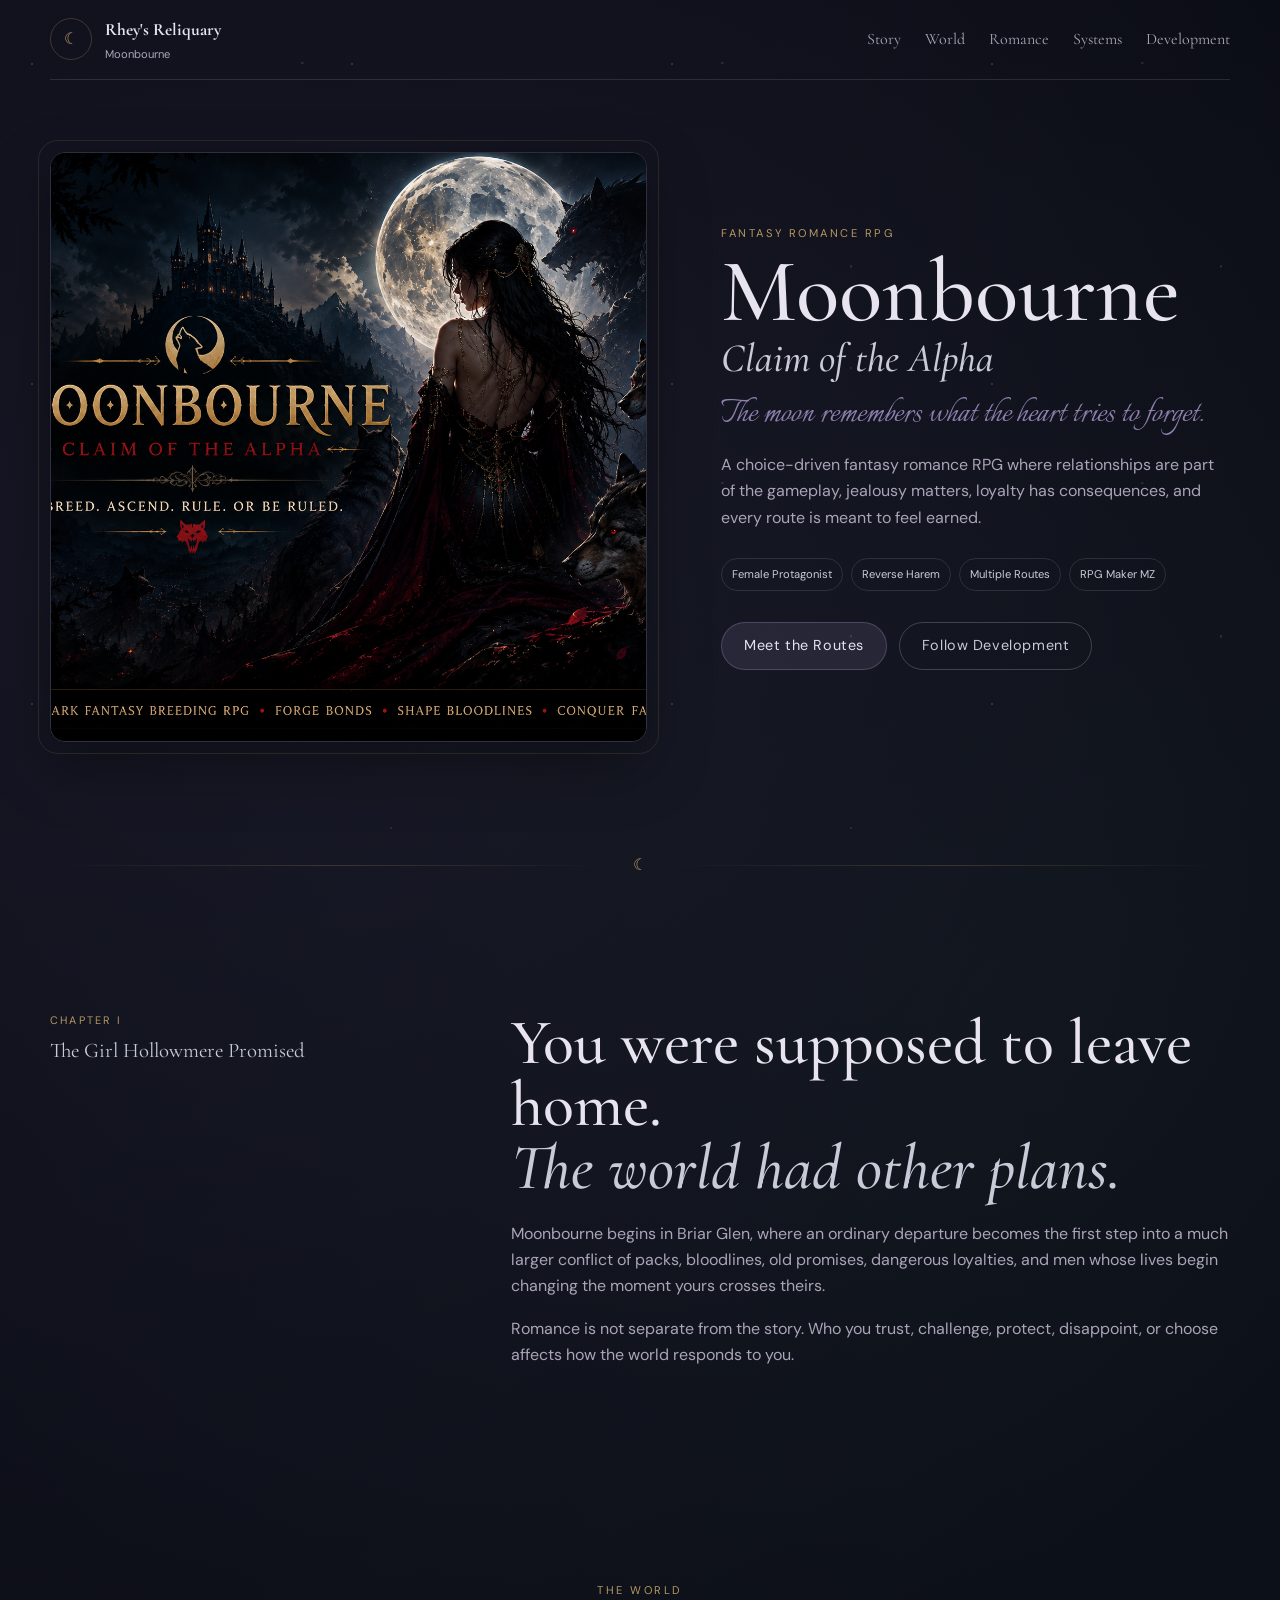
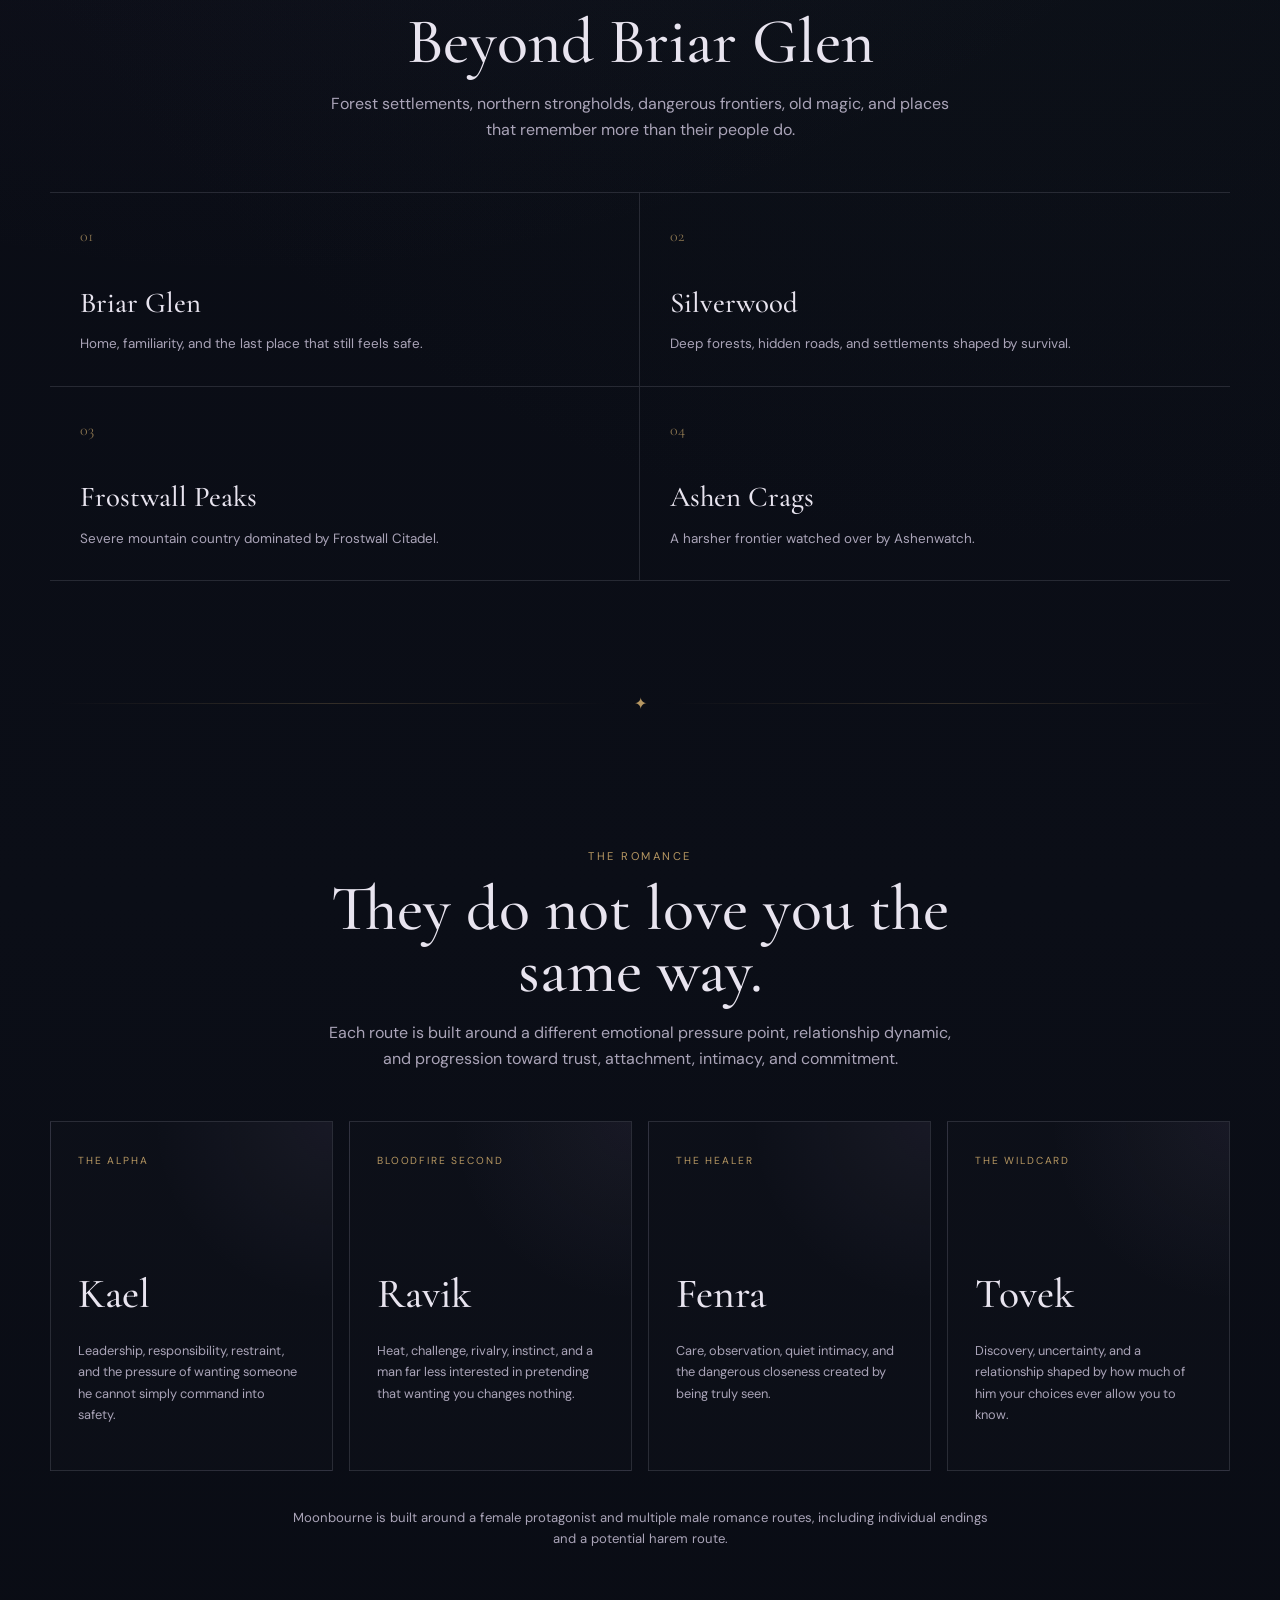
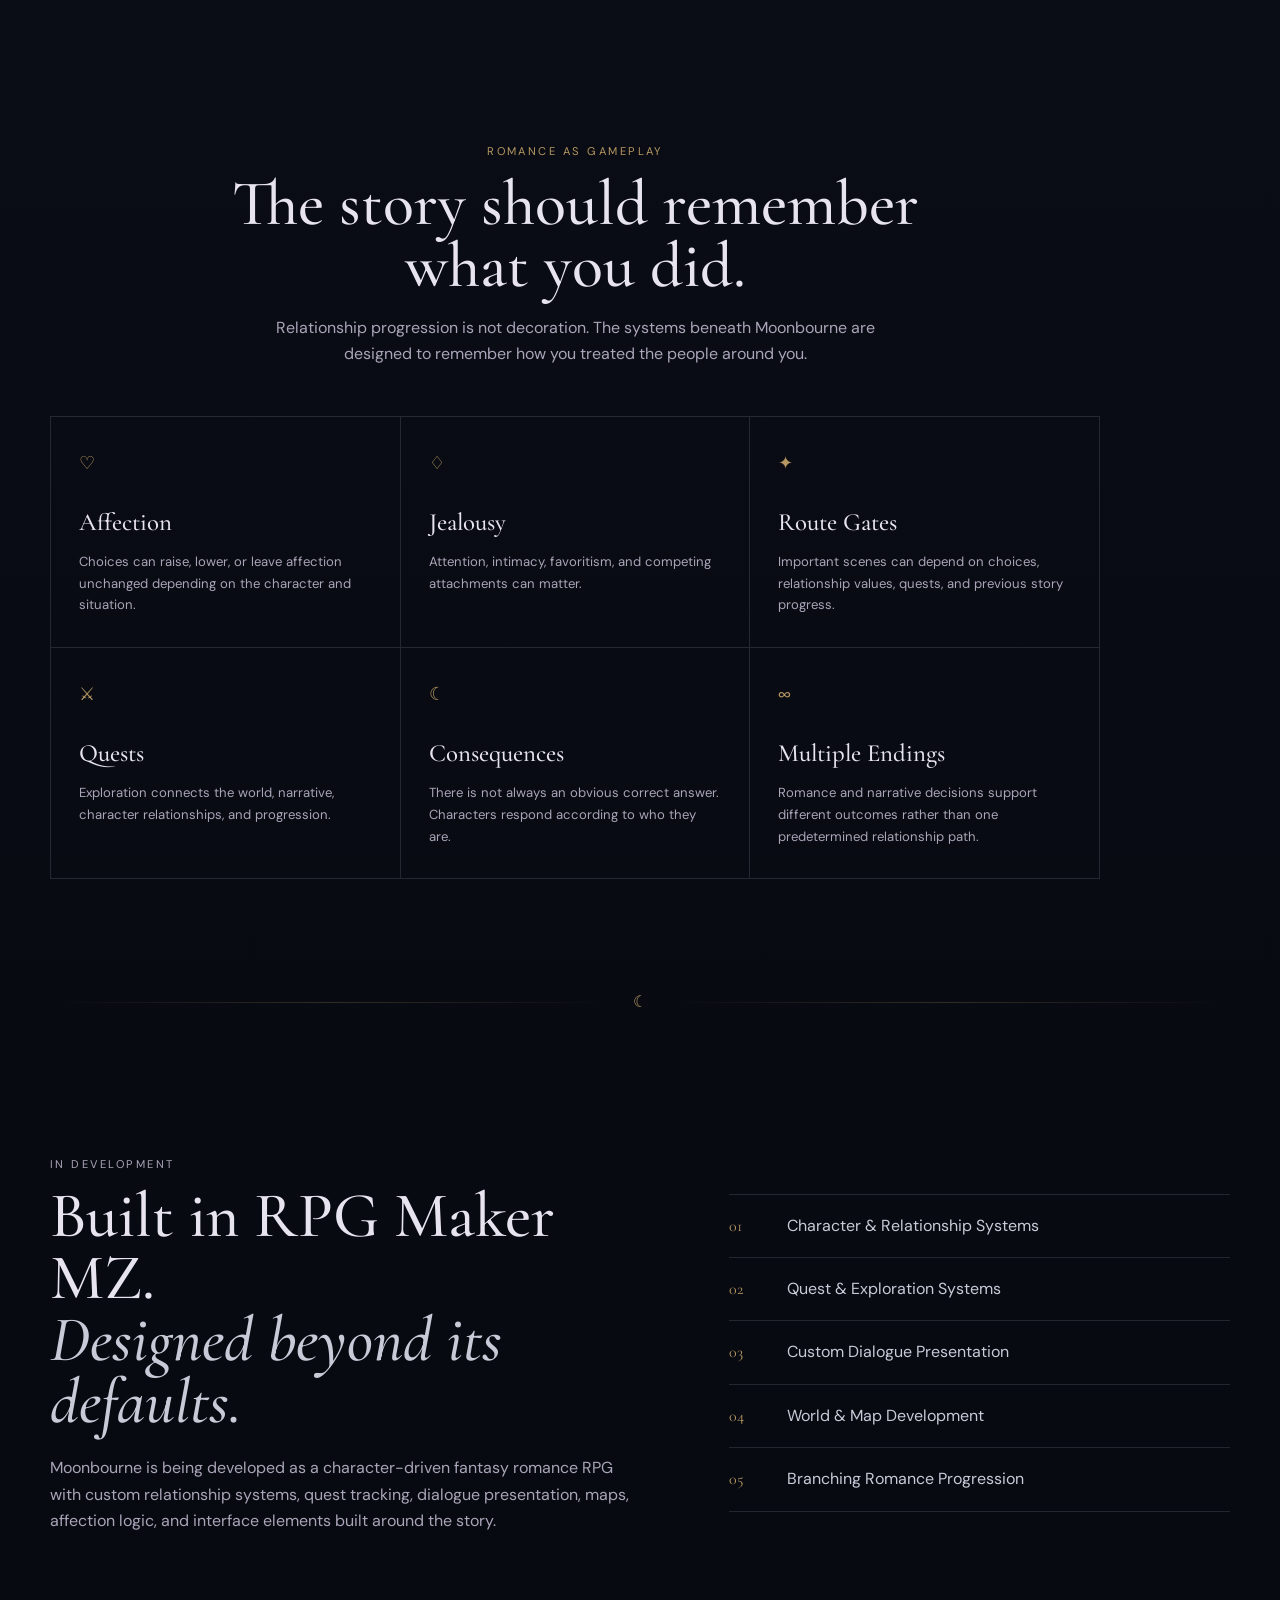
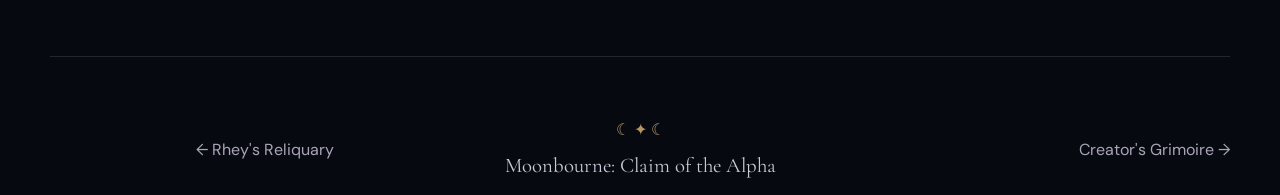
==== index.html @ f66cd886 "Update index.html" ====
<!DOCTYPE html>
<html lang="en">

<head>
  <meta charset="UTF-8">

  <meta
    name="viewport"
    content="width=device-width, initial-scale=1.0"
  >

  <meta
    name="description"
    content="Moonbourne: Claim of the Alpha — a choice-driven fantasy romance RPG by Rhey featuring multiple romance routes, relationship systems, jealousy, quests, consequences, and branching endings."
  >

  <title>Moonbourne: Claim of the Alpha | Rhey's Reliquary</title>

  <link rel="preconnect" href="https://fonts.googleapis.com">
  <link rel="preconnect" href="https://fonts.gstatic.com" crossorigin>

  <link
    href="https://fonts.googleapis.com/css2?family=Cormorant+Garamond:wght@500;600;700&family=DM+Sans:wght@400;500;600;700&family=Italianno&display=swap"
    rel="stylesheet"
  >

  <link rel="stylesheet" href="../style.css?v=5">
</head>

<body>

  <main class="mb-page">

    <!-- TOP BAR -->
    <header class="mb-topbar">

      <a
        class="mb-brand"
        href="../index.html"
        aria-label="Return to Rhey's Reliquary"
      >
        <span class="mb-brand-moon" aria-hidden="true">☾</span>

        <span>
          <strong>Rhey's Reliquary</strong>
          <small>Moonbourne</small>
        </span>
      </a>

      <nav
        class="mb-nav"
        aria-label="Moonbourne navigation"
      >
        <a href="#story">Story</a>
        <a href="#world">World</a>
        <a href="#romance">Romance</a>
        <a href="#systems">Systems</a>
        <a href="#development">Development</a>
      </nav>

    </header>


    <!-- HERO -->
    <section class="mb-hero">

      <div class="mb-hero-art">
        <img
          src="../images/moonbourne/moonbourne-cover.png"
          alt="Moonbourne: Claim of the Alpha fantasy romance RPG"
        >
      </div>

      <div class="mb-hero-copy">

        <p class="mb-kicker">
          FANTASY ROMANCE RPG
        </p>

        <h1>
          Moonbourne
          <span>Claim of the Alpha</span>
        </h1>

        <p class="mb-script">
          The moon remembers what the heart tries to forget.
        </p>

        <p class="mb-lede">
          A choice-driven fantasy romance RPG where relationships
          are part of the gameplay, jealousy matters, loyalty has
          consequences, and every route is meant to feel earned.
        </p>

        <div
          class="mb-tags"
          aria-label="Moonbourne features"
        >
          <span>Female Protagonist</span>
          <span>Reverse Harem</span>
          <span>Multiple Routes</span>
          <span>RPG Maker MZ</span>
        </div>

        <div class="mb-actions">

          <a
            class="primary-button"
            href="#romance"
          >
            Meet the Routes
          </a>

          <a
            class="secondary-button"
            href="#development"
          >
            Follow Development
          </a>

        </div>

      </div>

    </section>


    <div class="mb-divider" aria-hidden="true">
      <span></span>
      <b>☾</b>
      <span></span>
    </div>


    <!-- STORY -->
    <section
      class="mb-story"
      id="story"
    >

      <div class="mb-story-label">
        <p>CHAPTER I</p>
        <span>The Girl Hollowmere Promised</span>
      </div>

      <div class="mb-story-copy">

        <h2>
          You were supposed to leave home.
          <em>The world had other plans.</em>
        </h2>

        <p>
          Moonbourne begins in Briar Glen, where an ordinary departure
          becomes the first step into a much larger conflict of packs,
          bloodlines, old promises, dangerous loyalties, and men whose
          lives begin changing the moment yours crosses theirs.
        </p>

        <p>
          Romance is not separate from the story. Who you trust,
          challenge, protect, disappoint, or choose affects how the
          world responds to you.
        </p>

      </div>

    </section>


    <!-- WORLD -->
    <section
      class="mb-section"
      id="world"
    >

      <div class="mb-heading">

        <p class="mb-kicker">
          THE WORLD
        </p>

        <h2>
          Beyond Briar Glen
        </h2>

        <p>
          Forest settlements, northern strongholds, dangerous frontiers,
          old magic, and places that remember more than their people do.
        </p>

      </div>

      <div class="mb-world-grid">

        <article>
          <span>01</span>
          <h3>Briar Glen</h3>
          <p>
            Home, familiarity, and the last place that still feels safe.
          </p>
        </article>

        <article>
          <span>02</span>
          <h3>Silverwood</h3>
          <p>
            Deep forests, hidden roads, and settlements shaped by survival.
          </p>
        </article>

        <article>
          <span>03</span>
          <h3>Frostwall Peaks</h3>
          <p>
            Severe mountain country dominated by Frostwall Citadel.
          </p>
        </article>

        <article>
          <span>04</span>
          <h3>Ashen Crags</h3>
          <p>
            A harsher frontier watched over by Ashenwatch.
          </p>
        </article>

      </div>

    </section>


    <div class="mb-divider" aria-hidden="true">
      <span></span>
      <b>✦</b>
      <span></span>
    </div>


    <!-- ROMANCE -->
    <section
      class="mb-section"
      id="romance"
    >

      <div class="mb-heading">

        <p class="mb-kicker">
          THE ROMANCE
        </p>

        <h2>
          They do not love you the same way.
        </h2>

        <p>
          Each route is built around a different emotional pressure point,
          relationship dynamic, and progression toward trust,
          attachment, intimacy, and commitment.
        </p>

      </div>

      <div class="mb-route-grid">

        <article class="mb-route">

          <p class="mb-route-role">
            THE ALPHA
          </p>

          <h3>
            Kael
          </h3>

          <p>
            Leadership, responsibility, restraint, and the pressure
            of wanting someone he cannot simply command into safety.
          </p>

        </article>


        <article class="mb-route">

          <p class="mb-route-role">
            BLOODFIRE SECOND
          </p>

          <h3>
            Ravik
          </h3>

          <p>
            Heat, challenge, rivalry, instinct, and a man far less
            interested in pretending that wanting you changes nothing.
          </p>

        </article>


        <article class="mb-route">

          <p class="mb-route-role">
            THE HEALER
          </p>

          <h3>
            Fenra
          </h3>

          <p>
            Care, observation, quiet intimacy, and the dangerous closeness
            created by being truly seen.
          </p>

        </article>


        <article class="mb-route">

          <p class="mb-route-role">
            THE WILDCARD
          </p>

          <h3>
            Tovek
          </h3>

          <p>
            Discovery, uncertainty, and a relationship shaped by how much
            of him your choices ever allow you to know.
          </p>

        </article>

      </div>

      <p class="mb-route-note">
        Moonbourne is built around a female protagonist and multiple
        male romance routes, including individual endings and a
        potential harem route.
      </p>

    </section>


    <!-- SYSTEMS -->
    <section
      class="mb-section mb-systems"
      id="systems"
    >

      <div class="mb-heading">

        <p class="mb-kicker">
          ROMANCE AS GAMEPLAY
        </p>

        <h2>
          The story should remember what you did.
        </h2>

        <p>
          Relationship progression is not decoration. The systems beneath
          Moonbourne are designed to remember how you treated the people
          around you.
        </p>

      </div>

      <div class="mb-system-grid">

        <article>
          <span aria-hidden="true">♡</span>
          <h3>Affection</h3>
          <p>
            Choices can raise, lower, or leave affection unchanged
            depending on the character and situation.
          </p>
        </article>

        <article>
          <span aria-hidden="true">♢</span>
          <h3>Jealousy</h3>
          <p>
            Attention, intimacy, favoritism, and competing attachments
            can matter.
          </p>
        </article>

        <article>
          <span aria-hidden="true">✦</span>
          <h3>Route Gates</h3>
          <p>
            Important scenes can depend on choices, relationship values,
            quests, and previous story progress.
          </p>
        </article>

        <article>
          <span aria-hidden="true">⚔</span>
          <h3>Quests</h3>
          <p>
            Exploration connects the world, narrative,
            character relationships, and progression.
          </p>
        </article>

        <article>
          <span aria-hidden="true">☾</span>
          <h3>Consequences</h3>
          <p>
            There is not always an obvious correct answer.
            Characters respond according to who they are.
          </p>
        </article>

        <article>
          <span aria-hidden="true">∞</span>
          <h3>Multiple Endings</h3>
          <p>
            Romance and narrative decisions support different outcomes
            rather than one predetermined relationship path.
          </p>
        </article>

      </div>

    </section>


    <div class="mb-divider" aria-hidden="true">
      <span></span>
      <b>☾</b>
      <span></span>
    </div>


    <!-- DEVELOPMENT -->
    <section
      class="mb-development"
      id="development"
    >

      <div class="mb-development-copy">

        <p class="mb-kicker">
          IN DEVELOPMENT
        </p>

        <h2>
          Built in RPG Maker MZ.
          <em>Designed beyond its defaults.</em>
        </h2>

        <p>
          Moonbourne is being developed as a character-driven fantasy
          romance RPG with custom relationship systems, quest tracking,
          dialogue presentation, maps, affection logic, and interface
          elements built around the story.
        </p>

      </div>

      <div class="mb-dev-list">

        <div>
          <span>01</span>
          <p>Character &amp; Relationship Systems</p>
        </div>

        <div>
          <span>02</span>
          <p>Quest &amp; Exploration Systems</p>
        </div>

        <div>
          <span>03</span>
          <p>Custom Dialogue Presentation</p>
        </div>

        <div>
          <span>04</span>
          <p>World &amp; Map Development</p>
        </div>

        <div>
          <span>05</span>
          <p>Branching Romance Progression</p>
        </div>

      </div>

    </section>


    <!-- FOOTER -->
    <footer class="mb-footer">

      <a href="../index.html">
        ← Rhey's Reliquary
      </a>

      <div>
        <span aria-hidden="true">☾ ✦ ☾</span>
        <p>Moonbourne: Claim of the Alpha</p>
      </div>

      <a href="../create/">
        Creator's Grimoire →
      </a>

    </footer>

  </main>

</body>

</html>
---- style.css ----
:root {
  --bg: #080a12;
  --bg-soft: #0f1320;
  --panel: rgba(18, 22, 35, 0.82);
  --panel-soft: rgba(24, 29, 44, 0.72);

  --text: #e8e4ef;
  --muted: #aaa4b8;

  --silver: #c8cad8;
  --violet: #8f7fae;
  --violet-soft: #5f5277;
  --pine: #243c35;
  --rose: #b06a7f;
  --gold: #b69762;

  --line: rgba(210, 214, 229, 0.14);
  --line-strong: rgba(210, 214, 229, 0.24);

  --serif: "Cormorant Garamond", Georgia, serif;
  --sans: "DM Sans", Arial, sans-serif;
  --script: "Italianno", cursive;

  --shadow: 0 24px 60px rgba(0, 0, 0, 0.34);
  --radius: 18px;
}

/* RESET */

* {
  box-sizing: border-box;
}

html {
  scroll-behavior: smooth;
}

body {
  margin: 0;
  min-height: 100vh;
  background:
    radial-gradient(circle at 20% 10%, rgba(91, 78, 123, 0.18), transparent 30%),
    radial-gradient(circle at 80% 20%, rgba(40, 65, 60, 0.14), transparent 28%),
    linear-gradient(180deg, #080a12 0%, #0b0e17 50%, #070910 100%);
  color: var(--text);
  font-family: var(--sans);
  line-height: 1.65;
}

body::before {
  content: "";
  position: fixed;
  inset: 0;
  pointer-events: none;
  opacity: 0.22;
  background-image:
    radial-gradient(circle at 10% 20%, rgba(255,255,255,.65) 0 1px, transparent 1.5px),
    radial-gradient(circle at 72% 15%, rgba(255,255,255,.45) 0 1px, transparent 1.5px),
    radial-gradient(circle at 30% 72%, rgba(255,255,255,.5) 0 1px, transparent 1.5px),
    radial-gradient(circle at 85% 80%, rgba(255,255,255,.4) 0 1px, transparent 1.5px);
  background-size:
    320px 320px,
    420px 420px,
    370px 370px,
    460px 460px;
}

img {
  max-width: 100%;
  display: block;
}

a {
  color: inherit;
  text-decoration: none;
}

p,
h1,
h2,
h3 {
  margin-top: 0;
}

.site-shell {
  width: min(1180px, calc(100% - 40px));
  margin: 0 auto;
  padding: 28px 0 60px;
  position: relative;
  z-index: 1;
}

/* CREATOR LINE */

.creator-line {
  display: flex;
  align-items: center;
  gap: 14px;
  padding: 8px 0 24px;
  border-bottom: 1px solid var(--line);
}

.profile-avatar {
  width: 54px;
  height: 54px;
  border-radius: 50%;
  object-fit: cover;
  border: 1px solid rgba(200, 202, 216, 0.25);
  box-shadow: 0 0 24px rgba(143, 127, 174, 0.16);
}

.creator-copy p {
  margin: 0;
}

.eyebrow,
.section-kicker,
.feature-label {
  font-size: 0.72rem;
  letter-spacing: 0.22em;
  text-transform: uppercase;
  color: var(--silver);
}

.creator-name {
  font-family: var(--serif);
  font-size: 1.15rem;
  color: var(--muted);
}

/* HERO */

.home-hero {
  text-align: center;
  padding: 110px 20px 90px;
  position: relative;
}

.home-hero::before,
.home-hero::after {
  content: "";
  position: absolute;
  left: 50%;
  transform: translateX(-50%);
  border-radius: 50%;
  pointer-events: none;
}

.home-hero::before {
  width: 470px;
  height: 470px;
  top: 28px;
  border: 1px solid rgba(200, 202, 216, 0.08);
}

.home-hero::after {
  width: 620px;
  height: 620px;
  top: -45px;
  border: 1px solid rgba(143, 127, 174, 0.055);
}

.celestial-mark {
  font-size: 2.2rem;
  color: var(--gold);
  margin-bottom: 10px;
  text-shadow: 0 0 24px rgba(182, 151, 98, 0.25);
}

.home-hero h1 {
  font-family: var(--serif);
  font-size: clamp(4.2rem, 9vw, 8.5rem);
  line-height: 0.88;
  font-weight: 600;
  letter-spacing: -0.04em;
  margin-bottom: 18px;
}

.home-hero h1 span {
  display: block;
  color: var(--silver);
  font-style: italic;
  font-weight: 500;
}

.hero-script {
  font-family: var(--script);
  font-size: clamp(2.2rem, 4vw, 3.5rem);
  color: var(--violet);
  margin-bottom: 18px;
}

.hero-introduction {
  max-width: 710px;
  margin: 0 auto 34px;
  color: var(--muted);
  font-size: 1.02rem;
}

.hero-actions {
  display: flex;
  justify-content: center;
  flex-wrap: wrap;
  gap: 14px;
}

/* BUTTONS */

.primary-button,
.secondary-button {
  display: inline-flex;
  align-items: center;
  justify-content: center;
  min-height: 48px;
  padding: 0 22px;
  border-radius: 999px;
  font-size: 0.9rem;
  letter-spacing: 0.04em;
  transition:
    transform 0.2s ease,
    border-color 0.2s ease,
    background 0.2s ease;
}

.primary-button {
  background: rgba(143, 127, 174, 0.16);
  border: 1px solid rgba(143, 127, 174, 0.36);
  color: var(--text);
}

.secondary-button {
  background: transparent;
  border: 1px solid var(--line-strong);
  color: var(--silver);
}

.primary-button:hover,
.secondary-button:hover {
  transform: translateY(-2px);
  border-color: rgba(200, 202, 216, 0.42);
}

/* DIVIDERS */

.ornate-divider {
  display: grid;
  grid-template-columns: 1fr auto 1fr;
  gap: 18px;
  align-items: center;
  margin: 12px 0 70px;
  color: var(--gold);
}

.ornate-divider span {
  height: 1px;
  background: linear-gradient(
    to right,
    transparent,
    rgba(200, 202, 216, 0.17),
    transparent
  );
}

.ornate-divider b {
  font-weight: 400;
}

.subtle-divider {
  margin-top: 74px;
}

/* SECTION HEADINGS */

.reliquary-section,
.grimoire-preview,
.archive-section,
.resource-section {
  padding: 18px 0 76px;
}

.section-heading {
  max-width: 760px;
  margin: 0 auto 44px;
  text-align: center;
}

.section-heading h2,
.resource-heading h2,
.grimoire-copy h2 {
  font-family: var(--serif);
  font-size: clamp(2.4rem, 5vw, 4.4rem);
  line-height: 1;
  font-weight: 600;
  margin-bottom: 18px;
}

.section-heading p,
.resource-heading p,
.grimoire-copy p {
  color: var(--muted);
}

/* PRIMARY FEATURE PANELS */

.feature-grid {
  display: grid;
  grid-template-columns: 1fr 1fr;
  gap: 28px;
}

.feature-panel {
  position: relative;
  min-height: 470px;
  padding: 44px;
  border: 1px solid var(--line);
  border-radius: var(--radius);
  background:
    linear-gradient(180deg, rgba(255,255,255,0.018), transparent),
    var(--panel);
  box-shadow: var(--shadow);
  overflow: hidden;
}

.feature-panel::after {
  content: "";
  position: absolute;
  width: 260px;
  height: 260px;
  border: 1px solid rgba(200, 202, 216, 0.05);
  border-radius: 50%;
  right: -110px;
  top: -100px;
}

.moonbourne-panel {
  background:
    radial-gradient(circle at 20% 20%, rgba(36, 60, 53, 0.24), transparent 40%),
    var(--panel);
}

.fizzz-panel {
  background:
    radial-gradient(circle at 80% 15%, rgba(176, 106, 127, 0.16), transparent 35%),
    var(--panel);
}

.feature-symbol {
  font-size: 1.6rem;
  color: var(--gold);
  margin-bottom: 26px;
}

.feature-panel h3 {
  font-family: var(--serif);
  font-size: clamp(2.3rem, 4vw, 3.6rem);
  line-height: 0.98;
  margin: 12px 0 22px;
}

.feature-panel h3 span {
  display: block;
  color: var(--silver);
  font-style: italic;
  font-weight: 500;
}

.feature-panel > p:not(.feature-label) {
  color: var(--muted);
}

.feature-tags {
  display: flex;
  gap: 8px;
  flex-wrap: wrap;
  margin: 26px 0 34px;
}

.feature-tags span {
  padding: 7px 10px;
  border: 1px solid var(--line);
  border-radius: 999px;
  color: var(--silver);
  font-size: 0.76rem;
}

.text-link {
  font-family: var(--serif);
  font-size: 1.05rem;
  color: var(--gold);
}

/* GRIMOIRE */

.grimoire-preview {
  display: grid;
  grid-template-columns: 160px 1fr;
  gap: 50px;
  align-items: start;
  max-width: 980px;
  margin: 0 auto;
}

.grimoire-mark {
  display: grid;
  place-items: center;
  width: 140px;
  aspect-ratio: 1;
  border-radius: 50%;
  border: 1px solid rgba(200, 202, 216, 0.14);
  font-size: 2rem;
  color: var(--violet);
  position: relative;
}

.grimoire-mark::before,
.grimoire-mark::after {
  content: "";
  position: absolute;
  border-radius: 50%;
  border: 1px solid rgba(143, 127, 174, 0.07);
}

.grimoire-mark::before {
  inset: -20px;
}

.grimoire-mark::after {
  inset: 28px;
}

/* ARCHIVE */

.archive-links {
  max-width: 900px;
  margin: 0 auto;
  border-top: 1px solid var(--line);
}

.archive-link {
  display: grid;
  grid-template-columns: 50px 1fr auto;
  gap: 18px;
  align-items: center;
  padding: 24px 4px;
  border-bottom: 1px solid var(--line);
  transition: padding 0.2s ease;
}

.archive-link:hover {
  padding-left: 10px;
}

.archive-number {
  font-family: var(--serif);
  color: var(--gold);
}

.archive-copy {
  display: flex;
  flex-direction: column;
  gap: 4px;
}

.archive-copy b {
  font-family: var(--serif);
  font-size: 1.35rem;
}

.archive-copy small {
  color: var(--muted);
}

.archive-arrow {
  color: var(--silver);
}

/* FOOTER */

footer {
  text-align: center;
  padding: 60px 0 12px;
  color: var(--muted);
  border-top: 1px solid var(--line);
}

.footer-symbol {
  color: var(--gold);
  margin-bottom: 10px;
}

footer p {
  font-family: var(--serif);
  font-size: 1.3rem;
  margin-bottom: 4px;
}

/* INNER RESOURCE PAGES */

.resource-page {
  padding-top: 28px;
}

.resource-navigation {
  display: flex;
  justify-content: space-between;
  gap: 20px;
  padding: 18px 0;
  border-bottom: 1px solid var(--line);
  color: var(--muted);
  font-size: 0.85rem;
}

.resource-home-link:hover {
  color: var(--silver);
}

.resource-volume {
  color: var(--silver);
}

.resource-hero {
  position: relative;
  padding: 100px 0 80px;
}

.resource-hero-featured {
  display: grid;
  grid-template-columns: 150px 1fr;
  gap: 46px;
  align-items: start;
}

.hero-manuscript-mark {
  display: grid;
  place-items: center;
  width: 120px;
  aspect-ratio: 1;
  border-radius: 50%;
  border: 1px solid var(--line);
  color: var(--gold);
  font-size: 2rem;
}

.resource-breadcrumb {
  display: flex;
  gap: 12px;
  align-items: center;
  color: var(--muted);
  font-size: 0.72rem;
  letter-spacing: 0.16em;
}

.resource-title {
  font-family: var(--serif);
  font-size: clamp(3.4rem, 7vw, 6.5rem);
  line-height: 0.9;
  margin: 18px 0;
}

.resource-title span {
  display: block;
  color: var(--silver);
  font-style: italic;
  font-weight: 500;
}

.resource-introduction {
  max-width: 720px;
  color: var(--muted);
  font-size: 1.02rem;
}

.resource-hero-actions {
  display: flex;
  gap: 18px;
  flex-wrap: wrap;
  align-items: center;
  margin-top: 26px;
}

.hero-reading-note {
  color: var(--muted);
  font-size: 0.82rem;
}

.resource-heading {
  max-width: 820px;
}

/* GENERIC IMAGES ON INNER PAGES */

.resource-page img:not(.profile-avatar) {
  border-radius: var(--radius);
  border: 1px solid var(--line);
  box-shadow: var(--shadow);
  margin-top: 30px;
}

/* RESPONSIVE */

@media (max-width: 820px) {
  .site-shell {
    width: min(100% - 24px, 1180px);
  }

  .home-hero {
    padding: 82px 10px 68px;
  }

  .feature-grid {
    grid-template-columns: 1fr;
  }

  .feature-panel {
    min-height: auto;
    padding: 34px 28px;
  }

  .grimoire-preview,
  .resource-hero-featured {
    grid-template-columns: 1fr;
  }

  .grimoire-mark,
  .hero-manuscript-mark {
    width: 90px;
  }

  .resource-navigation {
    flex-direction: column;
  }
}

@media (max-width: 520px) {
  .creator-line {
    align-items: flex-start;
  }

  .home-hero h1 {
    font-size: clamp(3.2rem, 16vw, 5rem);
  }

  .hero-actions {
    flex-direction: column;
  }

  .primary-button,
  .secondary-button {
    width: 100%;
  }

  .feature-panel {
    padding: 28px 22px;
  }

  .archive-link {
    grid-template-columns: 34px 1fr auto;
  }
}
/* =========================================================
   TASTEFUL IMAGE INTEGRATION
========================================================= */

.editorial-image {
  margin: 18px 0 24px;
  overflow: hidden;
  border-radius: 14px;
  border: 1px solid rgba(210, 214, 229, 0.12);
  background: rgba(255, 255, 255, 0.02);
}

.editorial-image img {
  width: 100%;
  height: 220px;
  object-fit: cover;
  display: block;

  filter:
    saturate(0.82)
    contrast(1.04)
    brightness(0.88);

  transition:
    transform 0.4s ease,
    filter 0.4s ease;
}

.editorial-image:hover img {
  transform: scale(1.015);

  filter:
    saturate(0.9)
    contrast(1.05)
    brightness(0.94);
}


/* MOONBOURNE CROP */

.moonbourne-panel .editorial-image img {
  object-position: center;
}


/* FIZZZ CROP */

.fizzz-panel .editorial-image img {
  object-position: center 28%;
}


/* GRIMOIRE */

.grimoire-preview {
  display: grid;
  grid-template-columns: minmax(280px, 0.8fr) minmax(0, 1.2fr);
  gap: 52px;
  align-items: center;

  max-width: 980px;
  margin: 0 auto;
}

.grimoire-art {
  position: relative;
}

.grimoire-art::before {
  content: "";
  position: absolute;
  inset: -10px;

  border: 1px solid rgba(182, 151, 98, 0.16);
  border-radius: 16px;

  pointer-events: none;
}

.grimoire-art img {
  width: 100%;
  aspect-ratio: 4 / 3;
  object-fit: cover;

  border-radius: 14px;

  filter:
    saturate(0.82)
    brightness(0.82)
    contrast(1.05);

  box-shadow:
    0 20px 50px rgba(0, 0, 0, 0.32);
}


/* MOBILE */

@media (max-width: 820px) {

  .grimoire-preview {
    grid-template-columns: 1fr;
    gap: 34px;
  }

  .editorial-image img {
    height: 260px;
  }

}
/* =========================================================
   FEATURE IMAGE UPGRADE
   ========================================================= */

.grimoire-preview {
  display: grid;
  grid-template-columns: minmax(380px, 0.95fr) minmax(0, 1.05fr);
  gap: 64px;
  align-items: center;

  max-width: 1080px;
  margin: 0 auto;
  padding: 70px 0;
}

.grimoire-art {
  position: relative;
  overflow: visible;
}

.grimoire-art img {
  width: 100%;
  height: 360px;
  object-fit: cover;
  object-position: center;

  display: block;

  border-radius: 18px;
  border: 1px solid rgba(182, 151, 98, 0.28);

  box-shadow:
    0 30px 70px rgba(0, 0, 0, 0.42),
    0 0 40px rgba(143, 127, 174, 0.08);

  filter:
    saturate(0.88)
    contrast(1.05)
    brightness(0.88);
}

.grimoire-art::before {
  content: "";
  position: absolute;

  inset: -12px;

  border: 1px solid rgba(182, 151, 98, 0.16);
  border-radius: 22px;

  pointer-events: none;
}

.grimoire-art::after {
  content: "☾";

  position: absolute;
  right: -22px;
  top: 50%;

  transform: translateY(-50%);

  width: 44px;
  height: 44px;

  display: grid;
  place-items: center;

  border-radius: 50%;

  background: #080a12;
  border: 1px solid rgba(182, 151, 98, 0.3);

  color: #b69762;
  font-size: 1.2rem;
}


/* Make the copy sit comfortably beside the artwork */

.grimoire-copy {
  padding: 10px 0;
}

.grimoire-copy h2 {
  max-width: 620px;
}


/* MOBILE */

@media (max-width: 820px) {

  .grimoire-preview {
    grid-template-columns: 1fr;
    gap: 38px;
    padding: 50px 0;
  }

  .grimoire-art img {
    height: 320px;
  }

  .grimoire-art::after {
    display: none;
  }
}
.editorial-image {
  margin:
    22px
    -44px
    30px
    -44px;

  overflow: hidden;

  border-top:
    1px solid rgba(210, 214, 229, 0.10);

  border-bottom:
    1px solid rgba(210, 214, 229, 0.12);
}

.editorial-image img {
  width: 100%;
  height: 300px;

  display: block;

  object-fit: cover;

  filter:
    saturate(0.86)
    contrast(1.05)
    brightness(0.85);

  transition:
    transform 0.5s ease,
    filter 0.5s ease;
}

.feature-panel:hover .editorial-image img {
  transform: scale(1.02);

  filter:
    saturate(0.94)
    contrast(1.05)
    brightness(0.91);
}

.moonbourne-panel .editorial-image img {
  object-position: center;
}

.fizzz-panel .editorial-image img {
  object-position: center 28%;
}


@media (max-width: 820px) {

  .editorial-image {
    margin:
      20px
      -28px
      28px
      -28px;
  }

  .editorial-image img {
    height: 270px;
  }
}
/* =========================================================
   MOONBOURNE — CLEAN ISOLATED DESIGN
========================================================= */

.mb-page {
  width: min(1180px, calc(100% - 40px));
  margin: 0 auto;
  position: relative;
  z-index: 1;
}


/* TOP BAR */

.mb-topbar {
  min-height: 80px;
  display: flex;
  justify-content: space-between;
  align-items: center;
  gap: 30px;

  border-bottom: 1px solid var(--line);
}

.mb-brand {
  display: flex;
  align-items: center;
  gap: 13px;
}

.mb-brand-moon {
  width: 42px;
  height: 42px;

  display: grid;
  place-items: center;

  border: 1px solid rgba(182, 151, 98, 0.28);
  border-radius: 50%;

  color: var(--gold);
}

.mb-brand > span:last-child {
  display: flex;
  flex-direction: column;
}

.mb-brand strong {
  font-family: var(--serif);
  font-size: 1.08rem;
}

.mb-brand small {
  color: var(--muted);
  font-size: 0.7rem;
}

.mb-nav {
  display: flex;
  gap: 24px;
}

.mb-nav a {
  color: var(--muted);
  font-family: var(--serif);
}

.mb-nav a:hover {
  color: var(--silver);
}


/* HERO */

.mb-hero {
  display: grid;
  grid-template-columns: 1.08fr 0.92fr;
  gap: 74px;
  align-items: center;

  min-height: 720px;
  padding: 72px 0 96px;
}

.mb-hero-art {
  position: relative;
}

.mb-hero-art::before {
  content: "";
  position: absolute;
  inset: -12px;

  border: 1px solid rgba(182, 151, 98, 0.15);
  border-radius: 20px;

  pointer-events: none;
}

.mb-hero-art img {
  width: 100%;
  height: 590px;

  object-fit: cover;

  border-radius: 15px;
  border: 1px solid var(--line);

  box-shadow: var(--shadow);
}

.mb-kicker {
  margin-bottom: 12px;

  color: var(--gold);

  font-size: 0.7rem;
  letter-spacing: 0.22em;
  text-transform: uppercase;
}

.mb-hero h1 {
  margin: 0 0 20px;

  font-family: var(--serif);
  font-size: clamp(4.5rem, 7vw, 7.6rem);

  line-height: 0.82;
  font-weight: 500;
}

.mb-hero h1 span {
  display: block;

  margin-top: 14px;

  color: var(--silver);

  font-size: 0.45em;
  font-style: italic;
}

.mb-script {
  margin-bottom: 18px;

  font-family: var(--script);

  font-size: clamp(2.2rem, 3vw, 3.2rem);

  line-height: 1;

  color: var(--violet);
}

.mb-lede {
  max-width: 560px;

  color: var(--muted);
}

.mb-tags {
  display: flex;
  flex-wrap: wrap;
  gap: 8px;

  margin: 27px 0 31px;
}

.mb-tags span {
  padding: 6px 10px;

  border: 1px solid var(--line);
  border-radius: 999px;

  color: var(--silver);

  font-size: 0.7rem;
}

.mb-actions {
  display: flex;
  gap: 12px;
  flex-wrap: wrap;
}


/* DIVIDER */

.mb-divider {
  display: grid;
  grid-template-columns: 1fr auto 1fr;
  gap: 18px;
  align-items: center;

  margin: 14px 0 34px;

  color: var(--gold);
}

.mb-divider span {
  height: 1px;

  background:
    linear-gradient(
      90deg,
      transparent,
      rgba(182, 151, 98, 0.24),
      transparent
    );
}

.mb-divider b {
  font-weight: 400;
}


/* STORY */

.mb-story {
  display: grid;

  grid-template-columns: 0.68fr 1.32fr;

  gap: 90px;

  padding: 100px 0;
}

.mb-story-label p {
  margin-bottom: 4px;

  color: var(--gold);

  font-size: 0.68rem;

  letter-spacing: 0.2em;
}

.mb-story-label span {
  color: var(--silver);

  font-family: var(--serif);

  font-size: 1.3rem;
}

.mb-story-copy h2,
.mb-development h2 {
  margin: 0 0 22px;

  font-family: var(--serif);

  font-size: clamp(3rem, 5vw, 4.8rem);

  line-height: 0.97;

  font-weight: 500;
}

.mb-story-copy h2 em,
.mb-development h2 em {
  display: block;

  color: var(--silver);

  font-style: italic;
  font-weight: 500;
}

.mb-story-copy p,
.mb-development-copy > p {
  color: var(--muted);
}


/* SECTIONS */

.mb-section {
  padding: 96px 0;
}

.mb-heading {
  max-width: 740px;

  margin: 0 auto 48px;

  text-align: center;
}

.mb-heading h2 {
  margin: 0 0 17px;

  font-family: var(--serif);

  font-size: clamp(3rem, 5vw, 4.7rem);

  line-height: 0.98;

  font-weight: 500;
}

.mb-heading > p:last-child {
  max-width: 650px;

  margin-left: auto;
  margin-right: auto;

  color: var(--muted);
}


/* WORLD */

.mb-world-grid {
  display: grid;
  grid-template-columns: repeat(2, 1fr);

  border-top: 1px solid var(--line);
}

.mb-world-grid article {
  min-height: 190px;

  padding: 30px;

  border-bottom: 1px solid var(--line);
}

.mb-world-grid article:nth-child(odd) {
  border-right: 1px solid var(--line);
}

.mb-world-grid article > span {
  color: rgba(182, 151, 98, 0.72);

  font-family: var(--serif);
}

.mb-world-grid h3 {
  margin: 30px 0 7px;

  font-family: var(--serif);

  font-size: 1.8rem;

  font-weight: 500;
}

.mb-world-grid p {
  margin: 0;

  color: var(--muted);

  font-size: 0.84rem;
}


/* ROMANCE */

.mb-route-grid {
  display: grid;

  grid-template-columns: repeat(4, 1fr);

  gap: 16px;
}

.mb-route {
  min-height: 350px;

  padding: 31px 27px;

  border: 1px solid var(--line);

  background:
    radial-gradient(
      circle at 100% 0%,
      rgba(143, 127, 174, 0.08),
      transparent 40%
    ),
    rgba(255, 255, 255, 0.01);
}

.mb-route-role {
  margin-bottom: 90px;

  color: var(--gold);

  font-size: 0.64rem;

  letter-spacing: 0.18em;
}

.mb-route h3 {
  margin-bottom: 12px;

  font-family: var(--serif);

  font-size: 2.6rem;

  font-weight: 500;
}

.mb-route > p:last-child {
  color: var(--muted);

  font-size: 0.8rem;
}

.mb-route-note {
  max-width: 700px;

  margin: 36px auto 0;

  text-align: center;

  color: var(--muted);

  font-size: 0.82rem;
}


/* SYSTEMS */

.mb-systems {
  max-width: 1050px;
}

.mb-system-grid {
  display: grid;

  grid-template-columns: repeat(3, 1fr);

  border-top: 1px solid var(--line);
  border-left: 1px solid var(--line);
}

.mb-system-grid article {
  min-height: 220px;

  padding: 31px 28px;

  border-right: 1px solid var(--line);
  border-bottom: 1px solid var(--line);
}

.mb-system-grid article > span {
  color: var(--gold);

  font-size: 1.15rem;
}

.mb-system-grid h3 {
  margin: 24px 0 8px;

  font-family: var(--serif);

  font-size: 1.55rem;

  font-weight: 500;
}

.mb-system-grid p {
  margin: 0;

  color: var(--muted);

  font-size: 0.82rem;
}


/* DEVELOPMENT */

.mb-development {
  display: grid;

  grid-template-columns: 1.08fr 0.92fr;

  gap: 90px;

  align-items: center;

  padding: 105px 0;
}

.mb-dev-list {
  border-top: 1px solid var(--line);
}

.mb-dev-list div {
  display: grid;

  grid-template-columns: 42px 1fr;

  gap: 16px;

  padding: 18px 0;

  border-bottom: 1px solid var(--line);
}

.mb-dev-list span {
  color: var(--gold);

  font-family: var(--serif);
}

.mb-dev-list p {
  margin: 0;

  color: var(--silver);
}


/* FOOTER */

.mb-footer {
  display: grid;

  grid-template-columns: 1fr auto 1fr;

  align-items: center;

  gap: 24px;

  min-height: 130px;

  border-top: 1px solid var(--line);

  color: var(--muted);
}

.mb-footer > div {
  text-align: center;
}

.mb-footer > div span {
  color: var(--gold);
}

.mb-footer > div p {
  margin: 6px 0 0;

  font-family: var(--serif);

  color: var(--silver);
}

.mb-footer > a:last-child {
  text-align: right;
}


/* RESPONSIVE */

@media (max-width: 1000px) {

  .mb-hero,
  .mb-story,
  .mb-development {
    grid-template-columns: 1fr;
  }

  .mb-hero {
    min-height: auto;
  }

  .mb-hero-art {
    max-width: 680px;
  }

  .mb-route-grid {
    grid-template-columns: repeat(2, 1fr);
  }

  .mb-system-grid {
    grid-template-columns: repeat(2, 1fr);
  }
}


@media (max-width: 720px) {

  .mb-page {
    width: min(100% - 24px, 1180px);
  }

  .mb-topbar {
    padding: 17px 0;
  }

  .mb-nav {
    display: none;
  }

  .mb-hero {
    padding-top: 50px;
  }

  .mb-hero-art img {
    height: 430px;
  }

  .mb-actions {
    flex-direction: column;
  }

  .mb-actions .primary-button,
  .mb-actions .secondary-button {
    width: 100%;
  }

  .mb-world-grid,
  .mb-route-grid,
  .mb-system-grid {
    grid-template-columns: 1fr;
  }

  .mb-world-grid article:nth-child(odd) {
    border-right: 0;
  }

  .mb-footer {
    grid-template-columns: 1fr;

    padding: 36px 0;

    text-align: center;
  }

  .mb-footer > a:last-child {
    text-align: center;
  }
}
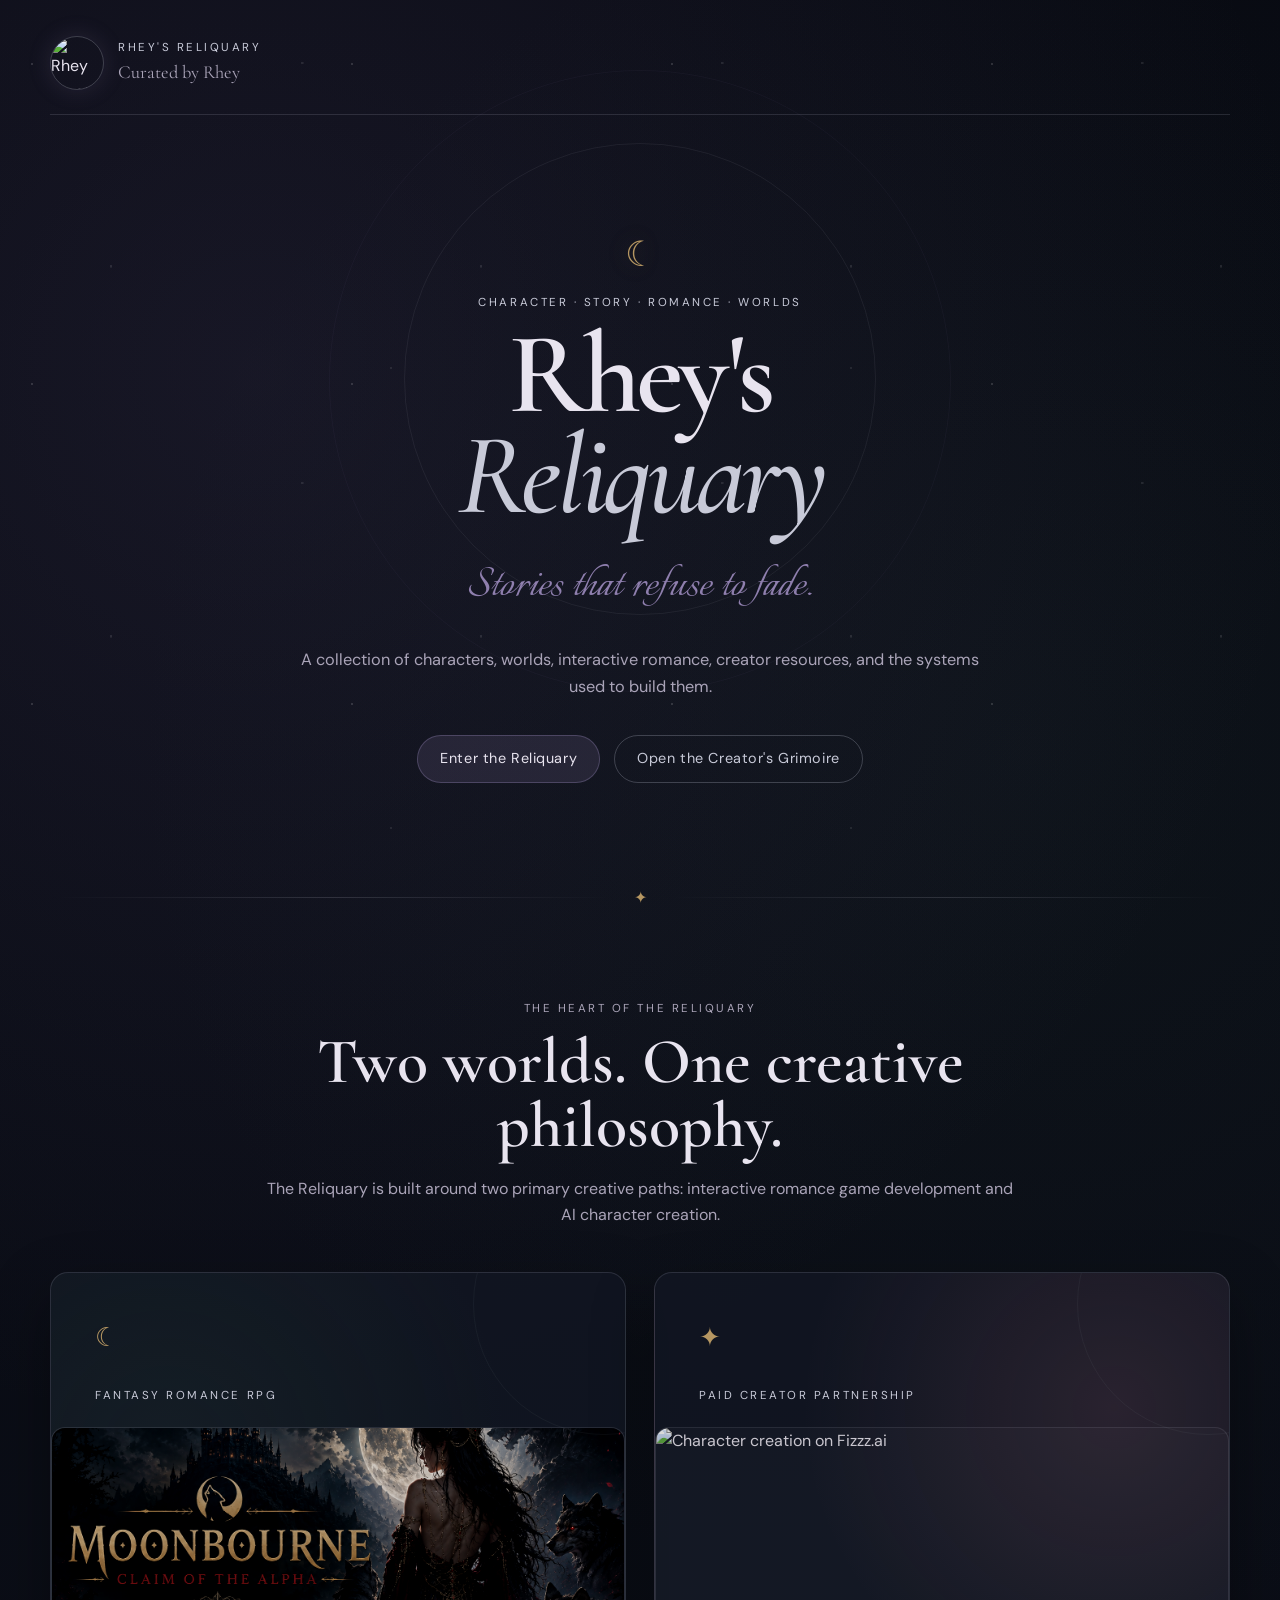
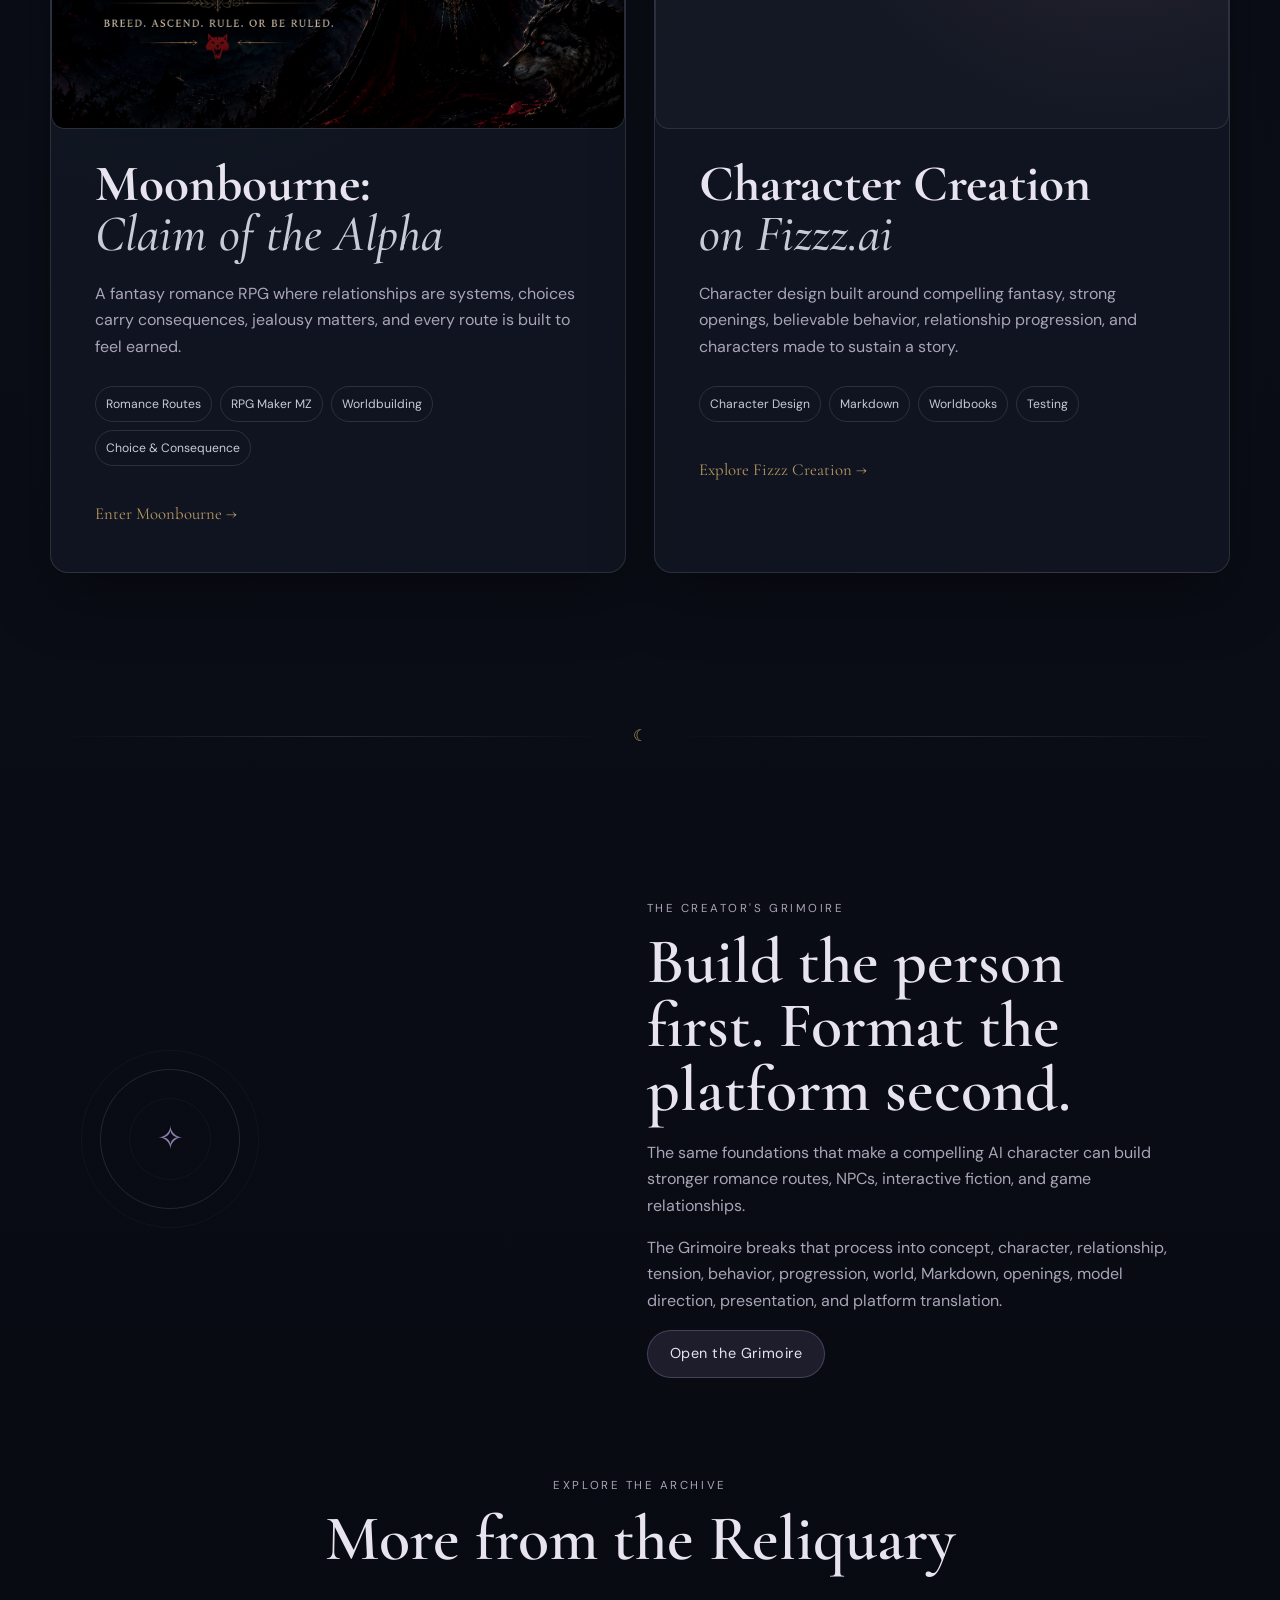
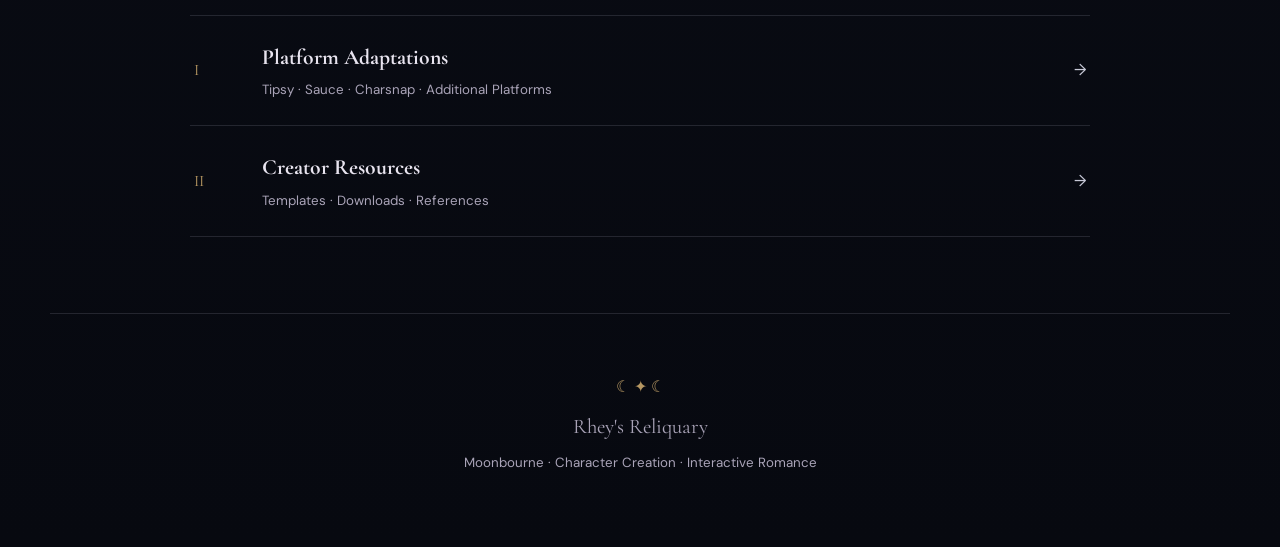
==== commit 089992fa: "Update index.html" ====
--- a/index.html
+++ b/index.html
@@ -11,10 +11,10 @@
 
   <meta
     name="description"
-    content="Moonbourne: Claim of the Alpha — a choice-driven fantasy romance RPG by Rhey featuring multiple romance routes, relationship systems, jealousy, quests, consequences, and branching endings."
+    content="Rhey's Reliquary — home of Moonbourne: Claim of the Alpha, Fizzz.ai character creation, creator guides, and interactive romance resources."
   >
 
-  <title>Moonbourne: Claim of the Alpha | Rhey's Reliquary</title>
+  <title>Rhey's Reliquary</title>
 
   <link rel="preconnect" href="https://fonts.googleapis.com">
   <link rel="preconnect" href="https://fonts.gstatic.com" crossorigin>
@@ -24,495 +24,435 @@
     rel="stylesheet"
   >
 
-  <link rel="stylesheet" href="../style.css?v=5">
+  <link rel="stylesheet" href="style.css?v=5">
 </head>
 
-<body>
-
-  <main class="mb-page">
-
-    <!-- TOP BAR -->
-    <header class="mb-topbar">
-
-      <a
-        class="mb-brand"
-        href="../index.html"
-        aria-label="Return to Rhey's Reliquary"
+
+<body class="home-page">
+
+  <main class="site-shell">
+
+
+    <!-- =====================================================
+         CREATOR IDENTITY
+         ===================================================== -->
+
+    <div class="creator-line">
+
+      <img
+        class="profile-avatar"
+        src="images/RHEYCROP.PNG"
+        alt="Rhey creator avatar"
       >
-        <span class="mb-brand-moon" aria-hidden="true">☾</span>
-
-        <span>
-          <strong>Rhey's Reliquary</strong>
-          <small>Moonbourne</small>
-        </span>
-      </a>
-
-      <nav
-        class="mb-nav"
-        aria-label="Moonbourne navigation"
+
+      <div class="creator-copy">
+
+        <p class="eyebrow">
+          RHEY'S RELIQUARY
+        </p>
+
+        <p class="creator-name">
+          Curated by Rhey
+        </p>
+
+      </div>
+
+    </div>
+
+
+    <!-- =====================================================
+         HERO
+         ===================================================== -->
+
+    <header class="home-hero">
+
+      <div
+        class="celestial-mark"
+        aria-hidden="true"
       >
-        <a href="#story">Story</a>
-        <a href="#world">World</a>
-        <a href="#romance">Romance</a>
-        <a href="#systems">Systems</a>
-        <a href="#development">Development</a>
-      </nav>
+        ☾
+      </div>
+
+      <p class="section-kicker">
+        CHARACTER · STORY · ROMANCE · WORLDS
+      </p>
+
+      <h1>
+        Rhey's
+        <span>Reliquary</span>
+      </h1>
+
+      <p class="hero-script">
+        Stories that refuse to fade.
+      </p>
+
+      <p class="hero-introduction">
+        A collection of characters, worlds, interactive romance,
+        creator resources, and the systems used to build them.
+      </p>
+
+      <div class="hero-actions">
+
+        <a
+          class="primary-button"
+          href="#reliquary"
+        >
+          Enter the Reliquary
+        </a>
+
+        <a
+          class="secondary-button"
+          href="create/"
+        >
+          Open the Creator's Grimoire
+        </a>
+
+      </div>
 
     </header>
 
 
-    <!-- HERO -->
-    <section class="mb-hero">
-
-      <div class="mb-hero-art">
-        <img
-          src="../images/moonbourne/moonbourne-cover.png"
-          alt="Moonbourne: Claim of the Alpha fantasy romance RPG"
-        >
-      </div>
-
-      <div class="mb-hero-copy">
-
-        <p class="mb-kicker">
-          FANTASY ROMANCE RPG
-        </p>
-
-        <h1>
-          Moonbourne
-          <span>Claim of the Alpha</span>
-        </h1>
-
-        <p class="mb-script">
-          The moon remembers what the heart tries to forget.
-        </p>
-
-        <p class="mb-lede">
-          A choice-driven fantasy romance RPG where relationships
-          are part of the gameplay, jealousy matters, loyalty has
-          consequences, and every route is meant to feel earned.
-        </p>
-
-        <div
-          class="mb-tags"
-          aria-label="Moonbourne features"
-        >
-          <span>Female Protagonist</span>
-          <span>Reverse Harem</span>
-          <span>Multiple Routes</span>
-          <span>RPG Maker MZ</span>
-        </div>
-
-        <div class="mb-actions">
+    <div class="ornate-divider">
+      <span></span>
+      <b>✦</b>
+      <span></span>
+    </div>
+
+
+    <!-- =====================================================
+         PRIMARY WORLDS
+         ===================================================== -->
+
+    <section
+      class="reliquary-section"
+      id="reliquary"
+    >
+
+      <div class="section-heading">
+
+        <p class="section-kicker">
+          THE HEART OF THE RELIQUARY
+        </p>
+
+        <h2>
+          Two worlds. One creative philosophy.
+        </h2>
+
+        <p>
+          The Reliquary is built around two primary creative paths:
+          interactive romance game development and AI character creation.
+        </p>
+
+      </div>
+
+
+      <div class="feature-grid">
+
+
+        <!-- =================================================
+             MOONBOURNE
+             ================================================= -->
+
+        <article class="feature-panel moonbourne-panel">
+
+          <div
+            class="feature-symbol"
+            aria-hidden="true"
+          >
+            ☾
+          </div>
+
+          <p class="feature-label">
+            FANTASY ROMANCE RPG
+          </p>
+
+
+          <!-- MOONBOURNE IMAGE -->
 
           <a
-            class="primary-button"
-            href="#romance"
-          >
-            Meet the Routes
+            class="feature-image-link"
+            href="moonbourne/"
+            aria-label="Enter Moonbourne: Claim of the Alpha"
+          >
+
+            <div class="editorial-image moonbourne-image">
+
+              <img
+                src="images/moonbourne/moonbourne-cover.png"
+                alt="Moonbourne: Claim of the Alpha"
+              >
+
+            </div>
+
           </a>
 
+
+          <h3>
+            Moonbourne:
+            <span>Claim of the Alpha</span>
+          </h3>
+
+          <p>
+            A fantasy romance RPG where relationships are systems,
+            choices carry consequences, jealousy matters, and every
+            route is built to feel earned.
+          </p>
+
+          <div class="feature-tags">
+
+            <span>Romance Routes</span>
+            <span>RPG Maker MZ</span>
+            <span>Worldbuilding</span>
+            <span>Choice &amp; Consequence</span>
+
+          </div>
+
           <a
-            class="secondary-button"
-            href="#development"
-          >
-            Follow Development
+            class="text-link"
+            href="moonbourne/"
+          >
+            Enter Moonbourne →
           </a>
 
-        </div>
+        </article>
+
+
+        <!-- =================================================
+             FIZZZ
+             ================================================= -->
+
+        <article class="feature-panel fizzz-panel">
+
+          <div
+            class="feature-symbol"
+            aria-hidden="true"
+          >
+            ✦
+          </div>
+
+          <p class="feature-label">
+            PAID CREATOR PARTNERSHIP
+          </p>
+
+
+          <!-- FIZZZ IMAGE -->
+
+          <a
+            class="feature-image-link"
+            href="fizzz/"
+            aria-label="Explore Fizzz character creation"
+          >
+
+            <div class="editorial-image fizzz-image">
+
+              <img
+                src="images/fizzz/fizzz-banner.png"
+                alt="Character creation on Fizzz.ai"
+              >
+
+            </div>
+
+          </a>
+
+
+          <h3>
+            Character Creation
+            <span>on Fizzz.ai</span>
+          </h3>
+
+          <p>
+            Character design built around compelling fantasy,
+            strong openings, believable behavior, relationship
+            progression, and characters made to sustain a story.
+          </p>
+
+          <div class="feature-tags">
+
+            <span>Character Design</span>
+            <span>Markdown</span>
+            <span>Worldbooks</span>
+            <span>Testing</span>
+
+          </div>
+
+          <a
+            class="text-link"
+            href="fizzz/"
+          >
+            Explore Fizzz Creation →
+          </a>
+
+        </article>
 
       </div>
 
     </section>
 
 
-    <div class="mb-divider" aria-hidden="true">
+    <div class="ornate-divider subtle-divider">
       <span></span>
       <b>☾</b>
       <span></span>
     </div>
 
 
-    <!-- STORY -->
-    <section
-      class="mb-story"
-      id="story"
-    >
-
-      <div class="mb-story-label">
-        <p>CHAPTER I</p>
-        <span>The Girl Hollowmere Promised</span>
-      </div>
-
-      <div class="mb-story-copy">
+    <!-- =====================================================
+         CREATOR'S GRIMOIRE
+         ===================================================== -->
+
+    <section class="grimoire-preview">
+
+      <div
+        class="grimoire-mark"
+        aria-hidden="true"
+      >
+        ✧
+      </div>
+
+
+      <div class="grimoire-copy">
+
+        <p class="section-kicker">
+          THE CREATOR'S GRIMOIRE
+        </p>
 
         <h2>
-          You were supposed to leave home.
-          <em>The world had other plans.</em>
+          Build the person first.
+          Format the platform second.
         </h2>
 
         <p>
-          Moonbourne begins in Briar Glen, where an ordinary departure
-          becomes the first step into a much larger conflict of packs,
-          bloodlines, old promises, dangerous loyalties, and men whose
-          lives begin changing the moment yours crosses theirs.
+          The same foundations that make a compelling AI character
+          can build stronger romance routes, NPCs, interactive fiction,
+          and game relationships.
         </p>
 
         <p>
-          Romance is not separate from the story. Who you trust,
-          challenge, protect, disappoint, or choose affects how the
-          world responds to you.
-        </p>
+          The Grimoire breaks that process into concept, character,
+          relationship, tension, behavior, progression, world,
+          Markdown, openings, model direction, presentation,
+          and platform translation.
+        </p>
+
+        <a
+          class="primary-button"
+          href="create/"
+        >
+          Open the Grimoire
+        </a>
 
       </div>
 
     </section>
 
 
-    <!-- WORLD -->
-    <section
-      class="mb-section"
-      id="world"
-    >
-
-      <div class="mb-heading">
-
-        <p class="mb-kicker">
-          THE WORLD
+    <!-- =====================================================
+         ARCHIVE
+         ===================================================== -->
+
+    <section class="archive-section">
+
+      <div class="section-heading">
+
+        <p class="section-kicker">
+          EXPLORE THE ARCHIVE
         </p>
 
         <h2>
-          Beyond Briar Glen
+          More from the Reliquary
         </h2>
 
-        <p>
-          Forest settlements, northern strongholds, dangerous frontiers,
-          old magic, and places that remember more than their people do.
-        </p>
-
-      </div>
-
-      <div class="mb-world-grid">
-
-        <article>
-          <span>01</span>
-          <h3>Briar Glen</h3>
-          <p>
-            Home, familiarity, and the last place that still feels safe.
-          </p>
-        </article>
-
-        <article>
-          <span>02</span>
-          <h3>Silverwood</h3>
-          <p>
-            Deep forests, hidden roads, and settlements shaped by survival.
-          </p>
-        </article>
-
-        <article>
-          <span>03</span>
-          <h3>Frostwall Peaks</h3>
-          <p>
-            Severe mountain country dominated by Frostwall Citadel.
-          </p>
-        </article>
-
-        <article>
-          <span>04</span>
-          <h3>Ashen Crags</h3>
-          <p>
-            A harsher frontier watched over by Ashenwatch.
-          </p>
-        </article>
+      </div>
+
+
+      <div class="archive-links">
+
+
+        <!-- PLATFORM ADAPTATIONS -->
+
+        <a
+          class="archive-link"
+          href="platforms/"
+        >
+
+          <span class="archive-number">
+            I
+          </span>
+
+          <span class="archive-copy">
+
+            <b>
+              Platform Adaptations
+            </b>
+
+            <small>
+              Tipsy · Sauce · Charsnap · Additional Platforms
+            </small>
+
+          </span>
+
+          <span class="archive-arrow">
+            →
+          </span>
+
+        </a>
+
+
+        <!-- CREATOR RESOURCES -->
+
+        <a
+          class="archive-link"
+          href="resources/"
+        >
+
+          <span class="archive-number">
+            II
+          </span>
+
+          <span class="archive-copy">
+
+            <b>
+              Creator Resources
+            </b>
+
+            <small>
+              Templates · Downloads · References
+            </small>
+
+          </span>
+
+          <span class="archive-arrow">
+            →
+          </span>
+
+        </a>
 
       </div>
 
     </section>
 
 
-    <div class="mb-divider" aria-hidden="true">
-      <span></span>
-      <b>✦</b>
-      <span></span>
-    </div>
-
-
-    <!-- ROMANCE -->
-    <section
-      class="mb-section"
-      id="romance"
-    >
-
-      <div class="mb-heading">
-
-        <p class="mb-kicker">
-          THE ROMANCE
-        </p>
-
-        <h2>
-          They do not love you the same way.
-        </h2>
-
-        <p>
-          Each route is built around a different emotional pressure point,
-          relationship dynamic, and progression toward trust,
-          attachment, intimacy, and commitment.
-        </p>
-
-      </div>
-
-      <div class="mb-route-grid">
-
-        <article class="mb-route">
-
-          <p class="mb-route-role">
-            THE ALPHA
-          </p>
-
-          <h3>
-            Kael
-          </h3>
-
-          <p>
-            Leadership, responsibility, restraint, and the pressure
-            of wanting someone he cannot simply command into safety.
-          </p>
-
-        </article>
-
-
-        <article class="mb-route">
-
-          <p class="mb-route-role">
-            BLOODFIRE SECOND
-          </p>
-
-          <h3>
-            Ravik
-          </h3>
-
-          <p>
-            Heat, challenge, rivalry, instinct, and a man far less
-            interested in pretending that wanting you changes nothing.
-          </p>
-
-        </article>
-
-
-        <article class="mb-route">
-
-          <p class="mb-route-role">
-            THE HEALER
-          </p>
-
-          <h3>
-            Fenra
-          </h3>
-
-          <p>
-            Care, observation, quiet intimacy, and the dangerous closeness
-            created by being truly seen.
-          </p>
-
-        </article>
-
-
-        <article class="mb-route">
-
-          <p class="mb-route-role">
-            THE WILDCARD
-          </p>
-
-          <h3>
-            Tovek
-          </h3>
-
-          <p>
-            Discovery, uncertainty, and a relationship shaped by how much
-            of him your choices ever allow you to know.
-          </p>
-
-        </article>
-
-      </div>
-
-      <p class="mb-route-note">
-        Moonbourne is built around a female protagonist and multiple
-        male romance routes, including individual endings and a
-        potential harem route.
+    <!-- =====================================================
+         FOOTER
+         ===================================================== -->
+
+    <footer>
+
+      <div class="footer-symbol">
+        ☾ ✦ ☾
+      </div>
+
+      <p>
+        Rhey's Reliquary
       </p>
 
-    </section>
-
-
-    <!-- SYSTEMS -->
-    <section
-      class="mb-section mb-systems"
-      id="systems"
-    >
-
-      <div class="mb-heading">
-
-        <p class="mb-kicker">
-          ROMANCE AS GAMEPLAY
-        </p>
-
-        <h2>
-          The story should remember what you did.
-        </h2>
-
-        <p>
-          Relationship progression is not decoration. The systems beneath
-          Moonbourne are designed to remember how you treated the people
-          around you.
-        </p>
-
-      </div>
-
-      <div class="mb-system-grid">
-
-        <article>
-          <span aria-hidden="true">♡</span>
-          <h3>Affection</h3>
-          <p>
-            Choices can raise, lower, or leave affection unchanged
-            depending on the character and situation.
-          </p>
-        </article>
-
-        <article>
-          <span aria-hidden="true">♢</span>
-          <h3>Jealousy</h3>
-          <p>
-            Attention, intimacy, favoritism, and competing attachments
-            can matter.
-          </p>
-        </article>
-
-        <article>
-          <span aria-hidden="true">✦</span>
-          <h3>Route Gates</h3>
-          <p>
-            Important scenes can depend on choices, relationship values,
-            quests, and previous story progress.
-          </p>
-        </article>
-
-        <article>
-          <span aria-hidden="true">⚔</span>
-          <h3>Quests</h3>
-          <p>
-            Exploration connects the world, narrative,
-            character relationships, and progression.
-          </p>
-        </article>
-
-        <article>
-          <span aria-hidden="true">☾</span>
-          <h3>Consequences</h3>
-          <p>
-            There is not always an obvious correct answer.
-            Characters respond according to who they are.
-          </p>
-        </article>
-
-        <article>
-          <span aria-hidden="true">∞</span>
-          <h3>Multiple Endings</h3>
-          <p>
-            Romance and narrative decisions support different outcomes
-            rather than one predetermined relationship path.
-          </p>
-        </article>
-
-      </div>
-
-    </section>
-
-
-    <div class="mb-divider" aria-hidden="true">
-      <span></span>
-      <b>☾</b>
-      <span></span>
-    </div>
-
-
-    <!-- DEVELOPMENT -->
-    <section
-      class="mb-development"
-      id="development"
-    >
-
-      <div class="mb-development-copy">
-
-        <p class="mb-kicker">
-          IN DEVELOPMENT
-        </p>
-
-        <h2>
-          Built in RPG Maker MZ.
-          <em>Designed beyond its defaults.</em>
-        </h2>
-
-        <p>
-          Moonbourne is being developed as a character-driven fantasy
-          romance RPG with custom relationship systems, quest tracking,
-          dialogue presentation, maps, affection logic, and interface
-          elements built around the story.
-        </p>
-
-      </div>
-
-      <div class="mb-dev-list">
-
-        <div>
-          <span>01</span>
-          <p>Character &amp; Relationship Systems</p>
-        </div>
-
-        <div>
-          <span>02</span>
-          <p>Quest &amp; Exploration Systems</p>
-        </div>
-
-        <div>
-          <span>03</span>
-          <p>Custom Dialogue Presentation</p>
-        </div>
-
-        <div>
-          <span>04</span>
-          <p>World &amp; Map Development</p>
-        </div>
-
-        <div>
-          <span>05</span>
-          <p>Branching Romance Progression</p>
-        </div>
-
-      </div>
-
-    </section>
-
-
-    <!-- FOOTER -->
-    <footer class="mb-footer">
-
-      <a href="../index.html">
-        ← Rhey's Reliquary
-      </a>
-
-      <div>
-        <span aria-hidden="true">☾ ✦ ☾</span>
-        <p>Moonbourne: Claim of the Alpha</p>
-      </div>
-
-      <a href="../create/">
-        Creator's Grimoire →
-      </a>
+      <small>
+        Moonbourne · Character Creation · Interactive Romance
+      </small>
 
     </footer>
 
+
   </main>
 
 </body>
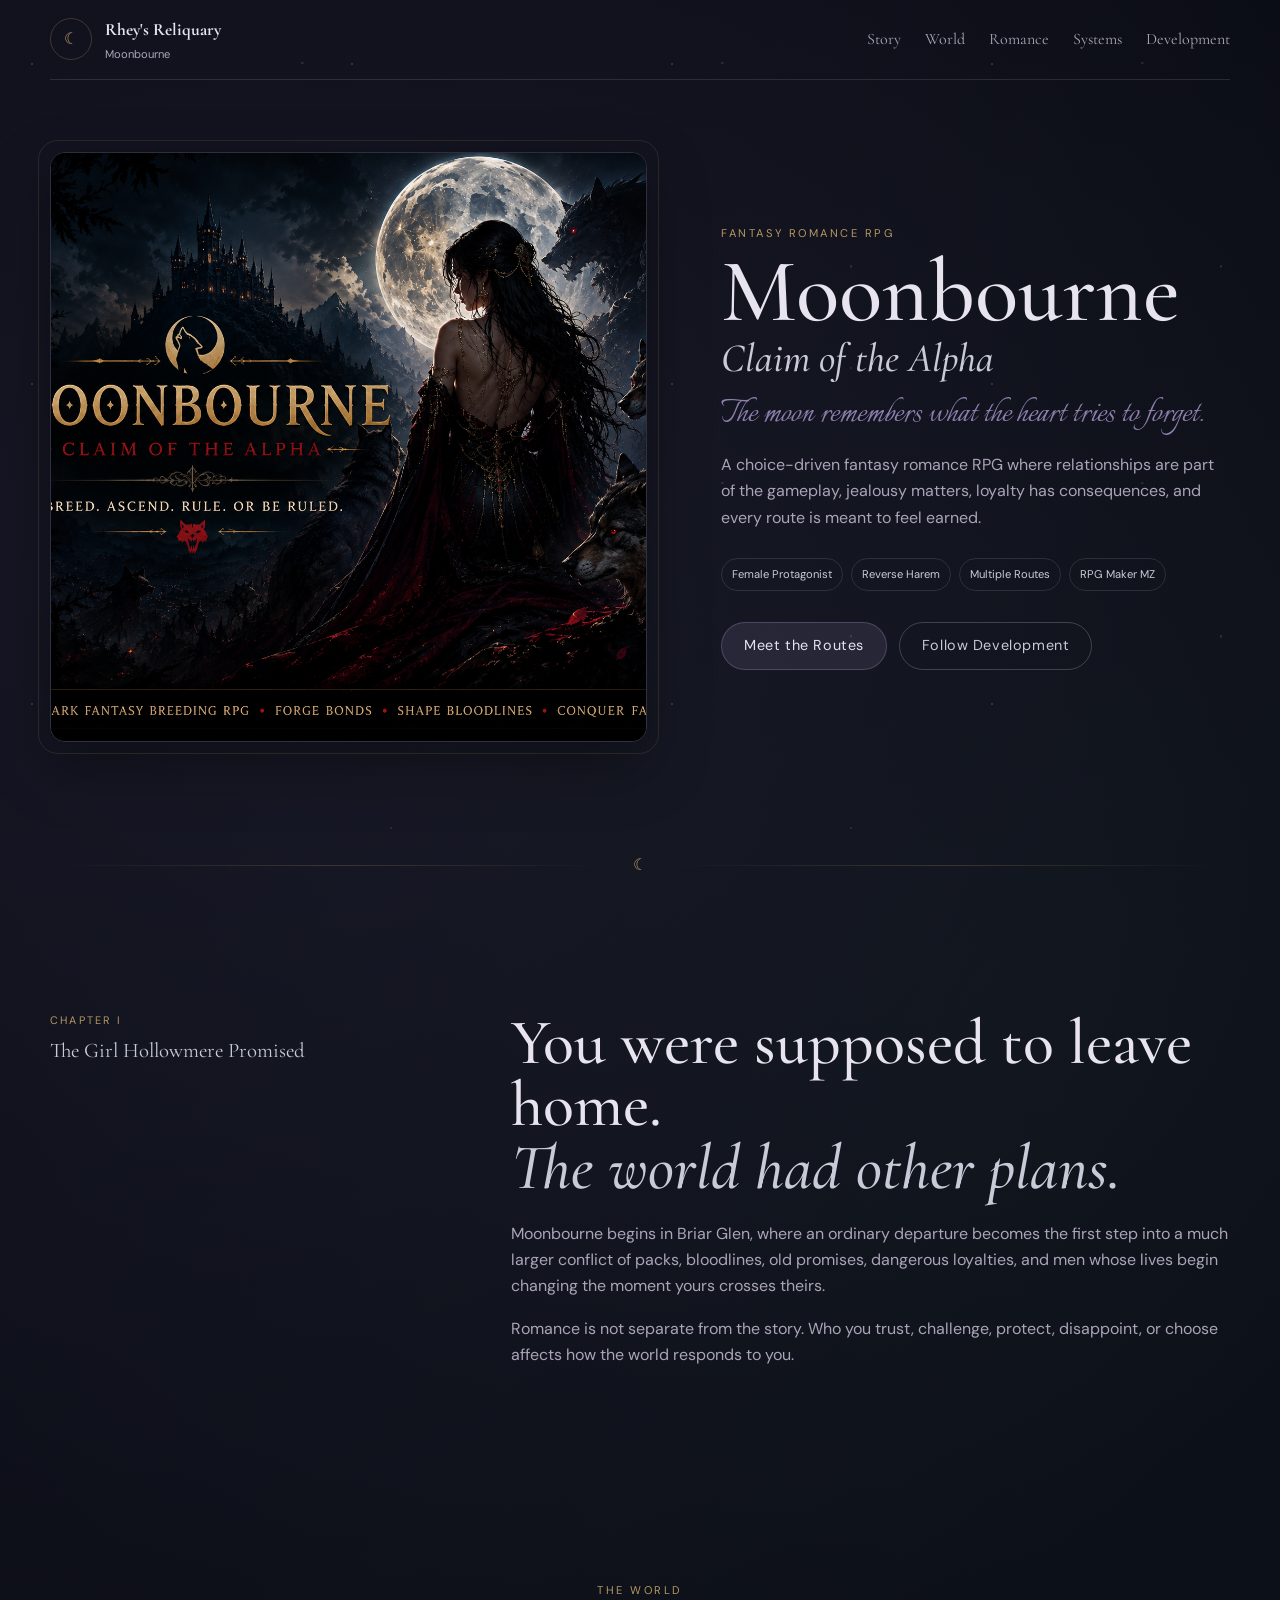
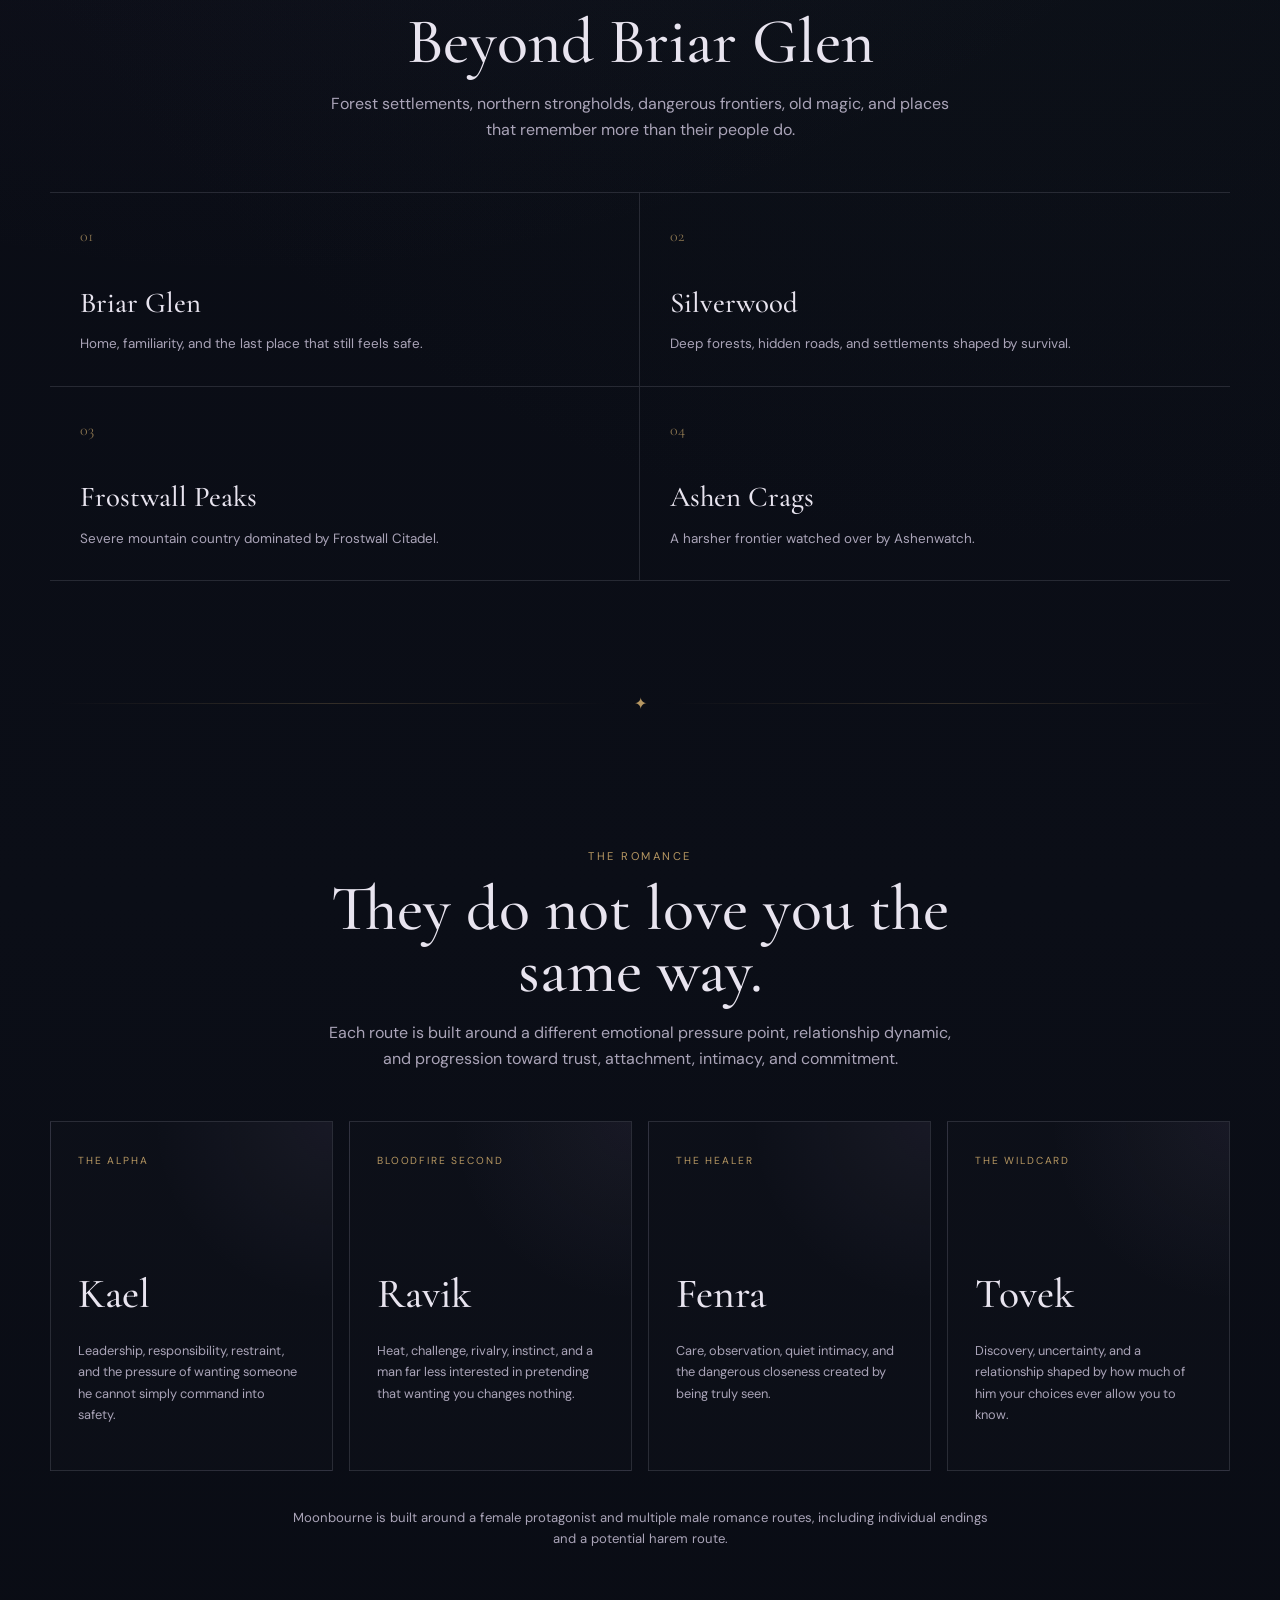
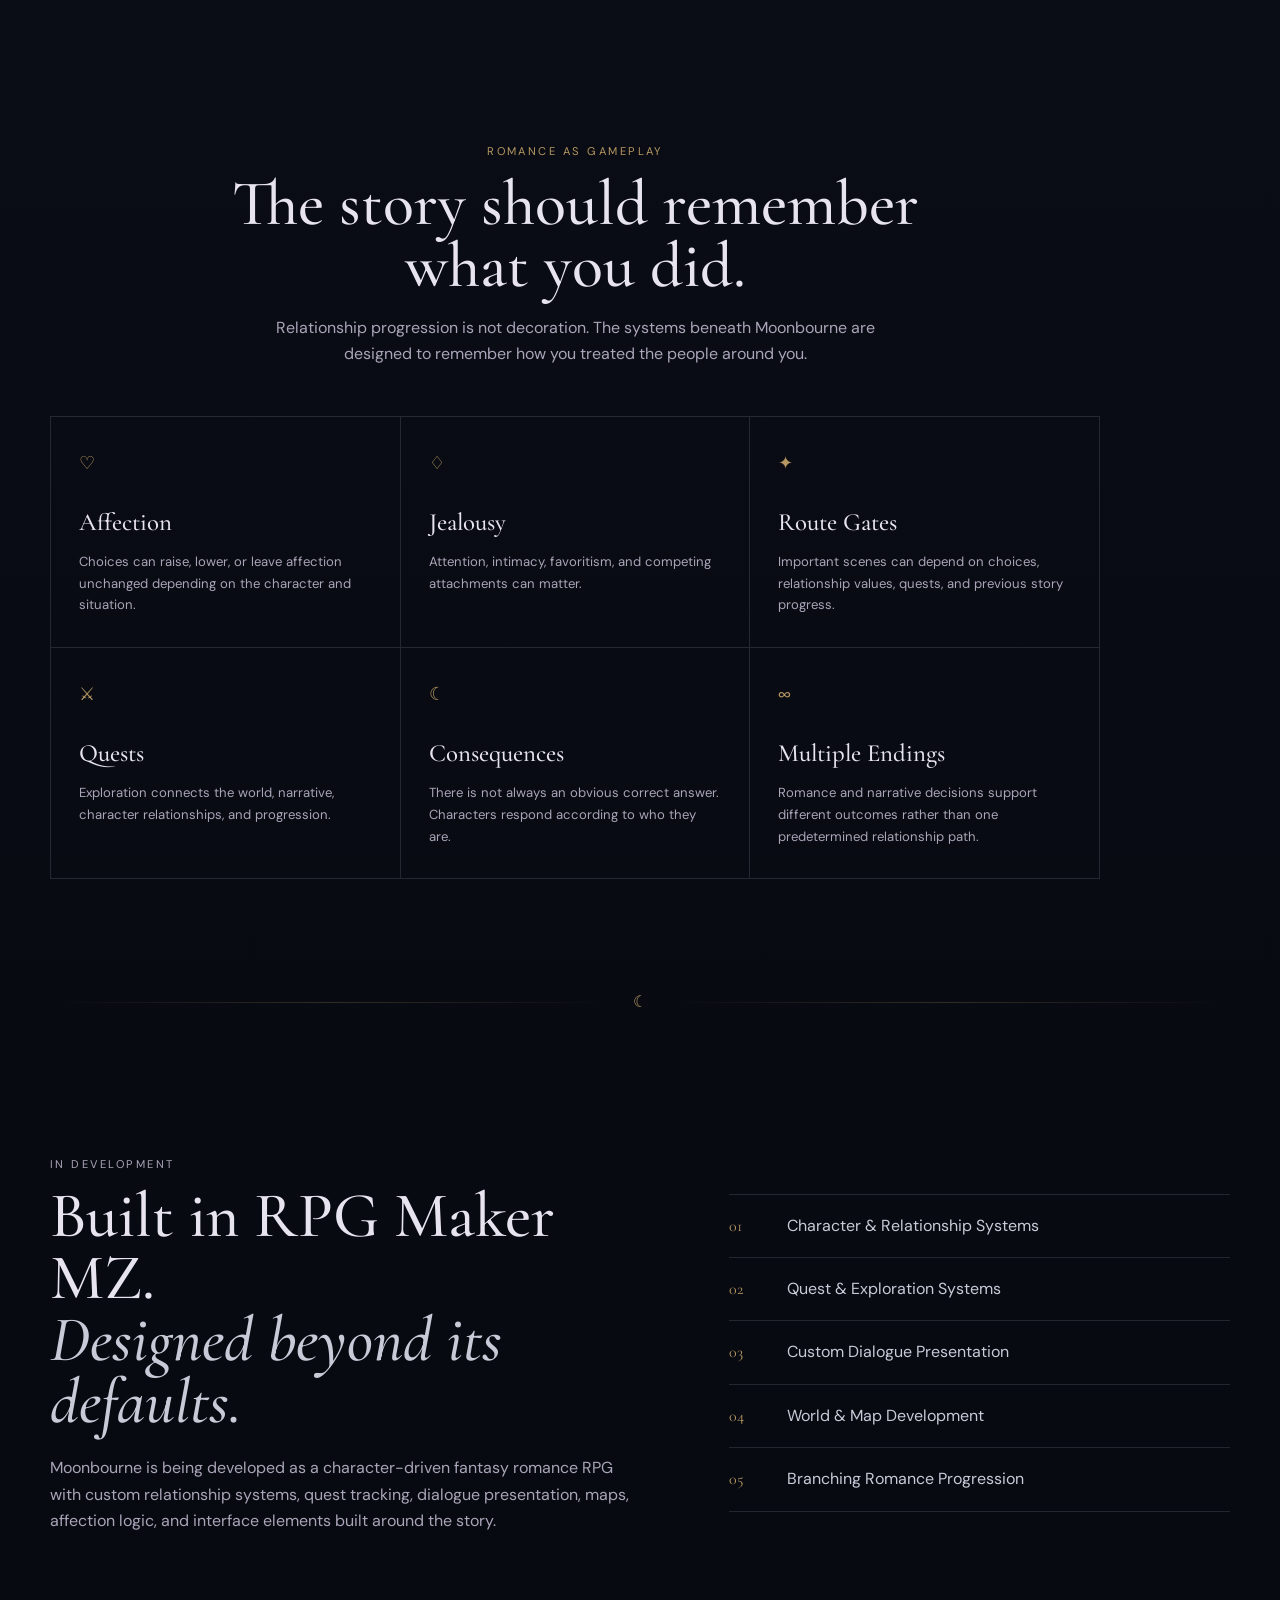
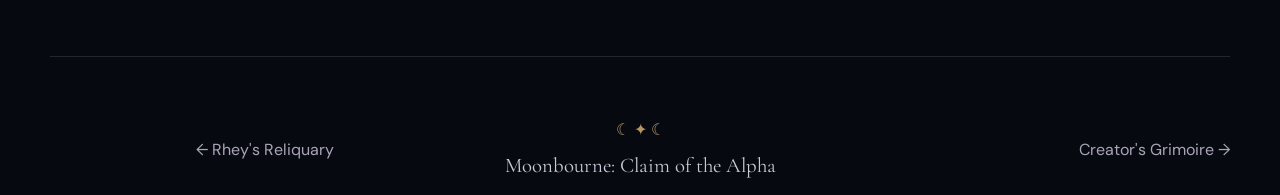
==== commit ba558230: "Update index.html" ====
--- a/index.html
+++ b/index.html
@@ -11,10 +11,10 @@
 
   <meta
     name="description"
-    content="Rhey's Reliquary — home of Moonbourne: Claim of the Alpha, Fizzz.ai character creation, creator guides, and interactive romance resources."
+    content="Moonbourne: Claim of the Alpha — a choice-driven fantasy romance RPG by Rhey featuring multiple romance routes, relationship systems, jealousy, quests, consequences, and branching endings."
   >
 
-  <title>Rhey's Reliquary</title>
+  <title>Moonbourne: Claim of the Alpha | Rhey's Reliquary</title>
 
   <link rel="preconnect" href="https://fonts.googleapis.com">
   <link rel="preconnect" href="https://fonts.gstatic.com" crossorigin>
@@ -24,435 +24,461 @@
     rel="stylesheet"
   >
 
-  <link rel="stylesheet" href="style.css?v=5">
+  <link rel="stylesheet" href="../style.css">
+  <link rel="stylesheet" href="moonbourne.css?v=1">
 </head>
 
-
-<body class="home-page">
-
-  <main class="site-shell">
-
-
-    <!-- =====================================================
-         CREATOR IDENTITY
-         ===================================================== -->
-
-    <div class="creator-line">
-
-      <img
-        class="profile-avatar"
-        src="images/RHEYCROP.PNG"
-        alt="Rhey creator avatar"
+<body>
+
+  <main class="mb-page">
+
+    <!-- TOP BAR -->
+    <header class="mb-topbar">
+
+      <a
+        class="mb-brand"
+        href="/"
+        aria-label="Return to Rhey's Reliquary"
       >
-
-      <div class="creator-copy">
-
-        <p class="eyebrow">
-          RHEY'S RELIQUARY
-        </p>
-
-        <p class="creator-name">
-          Curated by Rhey
-        </p>
-
-      </div>
-
+        <span class="mb-brand-moon" aria-hidden="true">☾</span>
+
+        <span>
+          <strong>Rhey's Reliquary</strong>
+          <small>Moonbourne</small>
+        </span>
+      </a>
+
+      <nav
+        class="mb-nav"
+        aria-label="Moonbourne navigation"
+      >
+        <a href="#story">Story</a>
+        <a href="#world">World</a>
+        <a href="#romance">Romance</a>
+        <a href="#systems">Systems</a>
+        <a href="#development">Development</a>
+      </nav>
+
+    </header>
+
+
+    <!-- HERO -->
+    <section class="mb-hero">
+
+      <div class="mb-hero-art">
+        <img
+          src="../images/moonbourne/moonbourne-cover.png"
+          alt="Moonbourne: Claim of the Alpha fantasy romance RPG"
+        >
+      </div>
+
+      <div class="mb-hero-copy">
+
+        <p class="mb-kicker">
+          FANTASY ROMANCE RPG
+        </p>
+
+        <h1>
+          Moonbourne
+          <span>Claim of the Alpha</span>
+        </h1>
+
+        <p class="mb-script">
+          The moon remembers what the heart tries to forget.
+        </p>
+
+        <p class="mb-lede">
+          A choice-driven fantasy romance RPG where relationships
+          are part of the gameplay, jealousy matters, loyalty has
+          consequences, and every route is meant to feel earned.
+        </p>
+
+        <div
+          class="mb-tags"
+          aria-label="Moonbourne features"
+        >
+          <span>Female Protagonist</span>
+          <span>Reverse Harem</span>
+          <span>Multiple Routes</span>
+          <span>RPG Maker MZ</span>
+        </div>
+
+        <div class="mb-actions">
+
+          <a
+            class="primary-button"
+            href="#romance"
+          >
+            Meet the Routes
+          </a>
+
+          <a
+            class="secondary-button"
+            href="#development"
+          >
+            Follow Development
+          </a>
+
+        </div>
+
+      </div>
+
+    </section>
+
+
+    <div class="mb-divider" aria-hidden="true">
+      <span></span>
+      <b>☾</b>
+      <span></span>
     </div>
 
 
-    <!-- =====================================================
-         HERO
-         ===================================================== -->
-
-    <header class="home-hero">
-
-      <div
-        class="celestial-mark"
-        aria-hidden="true"
-      >
-        ☾
-      </div>
-
-      <p class="section-kicker">
-        CHARACTER · STORY · ROMANCE · WORLDS
+    <!-- STORY -->
+    <section
+      class="mb-story"
+      id="story"
+    >
+
+      <div class="mb-story-label">
+        <p>CHAPTER I</p>
+        <span>The Girl Hollowmere Promised</span>
+      </div>
+
+      <div class="mb-story-copy">
+
+        <h2>
+          You were supposed to leave home.
+          <em>The world had other plans.</em>
+        </h2>
+
+        <p>
+          Moonbourne begins in Briar Glen, where an ordinary departure
+          becomes the first step into a much larger conflict of packs,
+          bloodlines, old promises, dangerous loyalties, and men whose
+          lives begin changing the moment yours crosses theirs.
+        </p>
+
+        <p>
+          Romance is not separate from the story. Who you trust,
+          challenge, protect, disappoint, or choose affects how the
+          world responds to you.
+        </p>
+
+      </div>
+
+    </section>
+
+
+    <!-- WORLD -->
+    <section
+      class="mb-section"
+      id="world"
+    >
+
+      <div class="mb-heading">
+
+        <p class="mb-kicker">
+          THE WORLD
+        </p>
+
+        <h2>
+          Beyond Briar Glen
+        </h2>
+
+        <p>
+          Forest settlements, northern strongholds, dangerous frontiers,
+          old magic, and places that remember more than their people do.
+        </p>
+
+      </div>
+
+      <div class="mb-world-grid">
+
+        <article>
+          <span>01</span>
+          <h3>Briar Glen</h3>
+          <p>
+            Home, familiarity, and the last place that still feels safe.
+          </p>
+        </article>
+
+        <article>
+          <span>02</span>
+          <h3>Silverwood</h3>
+          <p>
+            Deep forests, hidden roads, and settlements shaped by survival.
+          </p>
+        </article>
+
+        <article>
+          <span>03</span>
+          <h3>Frostwall Peaks</h3>
+          <p>
+            Severe mountain country dominated by Frostwall Citadel.
+          </p>
+        </article>
+
+        <article>
+          <span>04</span>
+          <h3>Ashen Crags</h3>
+          <p>
+            A harsher frontier watched over by Ashenwatch.
+          </p>
+        </article>
+
+      </div>
+
+    </section>
+
+
+    <div class="mb-divider" aria-hidden="true">
+      <span></span>
+      <b>✦</b>
+      <span></span>
+    </div>
+
+
+    <!-- ROMANCE -->
+    <section
+      class="mb-section"
+      id="romance"
+    >
+
+      <div class="mb-heading">
+
+        <p class="mb-kicker">
+          THE ROMANCE
+        </p>
+
+        <h2>
+          They do not love you the same way.
+        </h2>
+
+        <p>
+          Each route is built around a different emotional pressure point,
+          relationship dynamic, and progression toward trust,
+          attachment, intimacy, and commitment.
+        </p>
+
+      </div>
+
+      <div class="mb-route-grid">
+
+        <article class="mb-route">
+          <p class="mb-route-role">THE ALPHA</p>
+          <h3>Kael</h3>
+          <p>
+            Leadership, responsibility, restraint, and the pressure
+            of wanting someone he cannot simply command into safety.
+          </p>
+        </article>
+
+        <article class="mb-route">
+          <p class="mb-route-role">BLOODFIRE SECOND</p>
+          <h3>Ravik</h3>
+          <p>
+            Heat, challenge, rivalry, instinct, and a man far less
+            interested in pretending that wanting you changes nothing.
+          </p>
+        </article>
+
+        <article class="mb-route">
+          <p class="mb-route-role">THE HEALER</p>
+          <h3>Fenra</h3>
+          <p>
+            Care, observation, quiet intimacy, and the dangerous closeness
+            created by being truly seen.
+          </p>
+        </article>
+
+        <article class="mb-route">
+          <p class="mb-route-role">THE WILDCARD</p>
+          <h3>Tovek</h3>
+          <p>
+            Discovery, uncertainty, and a relationship shaped by how much
+            of him your choices ever allow you to know.
+          </p>
+        </article>
+
+      </div>
+
+      <p class="mb-route-note">
+        Moonbourne is built around a female protagonist and multiple
+        male romance routes, including individual endings and a
+        potential harem route.
       </p>
 
-      <h1>
-        Rhey's
-        <span>Reliquary</span>
-      </h1>
-
-      <p class="hero-script">
-        Stories that refuse to fade.
-      </p>
-
-      <p class="hero-introduction">
-        A collection of characters, worlds, interactive romance,
-        creator resources, and the systems used to build them.
-      </p>
-
-      <div class="hero-actions">
-
-        <a
-          class="primary-button"
-          href="#reliquary"
-        >
-          Enter the Reliquary
-        </a>
-
-        <a
-          class="secondary-button"
-          href="create/"
-        >
-          Open the Creator's Grimoire
-        </a>
-
-      </div>
-
-    </header>
-
-
-    <div class="ornate-divider">
-      <span></span>
-      <b>✦</b>
+    </section>
+
+
+    <!-- SYSTEMS -->
+    <section
+      class="mb-section mb-systems"
+      id="systems"
+    >
+
+      <div class="mb-heading">
+
+        <p class="mb-kicker">
+          ROMANCE AS GAMEPLAY
+        </p>
+
+        <h2>
+          The story should remember what you did.
+        </h2>
+
+        <p>
+          Relationship progression is not decoration. The systems beneath
+          Moonbourne are designed to remember how you treated the people
+          around you.
+        </p>
+
+      </div>
+
+      <div class="mb-system-grid">
+
+        <article>
+          <span aria-hidden="true">♡</span>
+          <h3>Affection</h3>
+          <p>
+            Choices can raise, lower, or leave affection unchanged
+            depending on the character and situation.
+          </p>
+        </article>
+
+        <article>
+          <span aria-hidden="true">♢</span>
+          <h3>Jealousy</h3>
+          <p>
+            Attention, intimacy, favoritism, and competing attachments
+            can matter.
+          </p>
+        </article>
+
+        <article>
+          <span aria-hidden="true">✦</span>
+          <h3>Route Gates</h3>
+          <p>
+            Important scenes can depend on choices, relationship values,
+            quests, and previous story progress.
+          </p>
+        </article>
+
+        <article>
+          <span aria-hidden="true">⚔</span>
+          <h3>Quests</h3>
+          <p>
+            Exploration connects the world, narrative,
+            character relationships, and progression.
+          </p>
+        </article>
+
+        <article>
+          <span aria-hidden="true">☾</span>
+          <h3>Consequences</h3>
+          <p>
+            There is not always an obvious correct answer.
+            Characters respond according to who they are.
+          </p>
+        </article>
+
+        <article>
+          <span aria-hidden="true">∞</span>
+          <h3>Multiple Endings</h3>
+          <p>
+            Romance and narrative decisions support different outcomes
+            rather than one predetermined relationship path.
+          </p>
+        </article>
+
+      </div>
+
+    </section>
+
+
+    <div class="mb-divider" aria-hidden="true">
+      <span></span>
+      <b>☾</b>
       <span></span>
     </div>
 
 
-    <!-- =====================================================
-         PRIMARY WORLDS
-         ===================================================== -->
-
+    <!-- DEVELOPMENT -->
     <section
-      class="reliquary-section"
-      id="reliquary"
+      class="mb-development"
+      id="development"
     >
 
-      <div class="section-heading">
-
-        <p class="section-kicker">
-          THE HEART OF THE RELIQUARY
+      <div class="mb-development-copy">
+
+        <p class="mb-kicker">
+          IN DEVELOPMENT
         </p>
 
         <h2>
-          Two worlds. One creative philosophy.
+          Built in RPG Maker MZ.
+          <em>Designed beyond its defaults.</em>
         </h2>
 
         <p>
-          The Reliquary is built around two primary creative paths:
-          interactive romance game development and AI character creation.
-        </p>
-
-      </div>
-
-
-      <div class="feature-grid">
-
-
-        <!-- =================================================
-             MOONBOURNE
-             ================================================= -->
-
-        <article class="feature-panel moonbourne-panel">
-
-          <div
-            class="feature-symbol"
-            aria-hidden="true"
-          >
-            ☾
-          </div>
-
-          <p class="feature-label">
-            FANTASY ROMANCE RPG
-          </p>
-
-
-          <!-- MOONBOURNE IMAGE -->
-
-          <a
-            class="feature-image-link"
-            href="moonbourne/"
-            aria-label="Enter Moonbourne: Claim of the Alpha"
-          >
-
-            <div class="editorial-image moonbourne-image">
-
-              <img
-                src="images/moonbourne/moonbourne-cover.png"
-                alt="Moonbourne: Claim of the Alpha"
-              >
-
-            </div>
-
-          </a>
-
-
-          <h3>
-            Moonbourne:
-            <span>Claim of the Alpha</span>
-          </h3>
-
-          <p>
-            A fantasy romance RPG where relationships are systems,
-            choices carry consequences, jealousy matters, and every
-            route is built to feel earned.
-          </p>
-
-          <div class="feature-tags">
-
-            <span>Romance Routes</span>
-            <span>RPG Maker MZ</span>
-            <span>Worldbuilding</span>
-            <span>Choice &amp; Consequence</span>
-
-          </div>
-
-          <a
-            class="text-link"
-            href="moonbourne/"
-          >
-            Enter Moonbourne →
-          </a>
-
-        </article>
-
-
-        <!-- =================================================
-             FIZZZ
-             ================================================= -->
-
-        <article class="feature-panel fizzz-panel">
-
-          <div
-            class="feature-symbol"
-            aria-hidden="true"
-          >
-            ✦
-          </div>
-
-          <p class="feature-label">
-            PAID CREATOR PARTNERSHIP
-          </p>
-
-
-          <!-- FIZZZ IMAGE -->
-
-          <a
-            class="feature-image-link"
-            href="fizzz/"
-            aria-label="Explore Fizzz character creation"
-          >
-
-            <div class="editorial-image fizzz-image">
-
-              <img
-                src="images/fizzz/fizzz-banner.png"
-                alt="Character creation on Fizzz.ai"
-              >
-
-            </div>
-
-          </a>
-
-
-          <h3>
-            Character Creation
-            <span>on Fizzz.ai</span>
-          </h3>
-
-          <p>
-            Character design built around compelling fantasy,
-            strong openings, believable behavior, relationship
-            progression, and characters made to sustain a story.
-          </p>
-
-          <div class="feature-tags">
-
-            <span>Character Design</span>
-            <span>Markdown</span>
-            <span>Worldbooks</span>
-            <span>Testing</span>
-
-          </div>
-
-          <a
-            class="text-link"
-            href="fizzz/"
-          >
-            Explore Fizzz Creation →
-          </a>
-
-        </article>
-
-      </div>
-
-    </section>
-
-
-    <div class="ornate-divider subtle-divider">
-      <span></span>
-      <b>☾</b>
-      <span></span>
-    </div>
-
-
-    <!-- =====================================================
-         CREATOR'S GRIMOIRE
-         ===================================================== -->
-
-    <section class="grimoire-preview">
-
-      <div
-        class="grimoire-mark"
-        aria-hidden="true"
-      >
-        ✧
-      </div>
-
-
-      <div class="grimoire-copy">
-
-        <p class="section-kicker">
-          THE CREATOR'S GRIMOIRE
-        </p>
-
-        <h2>
-          Build the person first.
-          Format the platform second.
-        </h2>
-
-        <p>
-          The same foundations that make a compelling AI character
-          can build stronger romance routes, NPCs, interactive fiction,
-          and game relationships.
-        </p>
-
-        <p>
-          The Grimoire breaks that process into concept, character,
-          relationship, tension, behavior, progression, world,
-          Markdown, openings, model direction, presentation,
-          and platform translation.
-        </p>
-
-        <a
-          class="primary-button"
-          href="create/"
-        >
-          Open the Grimoire
-        </a>
-
-      </div>
-
-    </section>
-
-
-    <!-- =====================================================
-         ARCHIVE
-         ===================================================== -->
-
-    <section class="archive-section">
-
-      <div class="section-heading">
-
-        <p class="section-kicker">
-          EXPLORE THE ARCHIVE
-        </p>
-
-        <h2>
-          More from the Reliquary
-        </h2>
-
-      </div>
-
-
-      <div class="archive-links">
-
-
-        <!-- PLATFORM ADAPTATIONS -->
-
-        <a
-          class="archive-link"
-          href="platforms/"
-        >
-
-          <span class="archive-number">
-            I
-          </span>
-
-          <span class="archive-copy">
-
-            <b>
-              Platform Adaptations
-            </b>
-
-            <small>
-              Tipsy · Sauce · Charsnap · Additional Platforms
-            </small>
-
-          </span>
-
-          <span class="archive-arrow">
-            →
-          </span>
-
-        </a>
-
-
-        <!-- CREATOR RESOURCES -->
-
-        <a
-          class="archive-link"
-          href="resources/"
-        >
-
-          <span class="archive-number">
-            II
-          </span>
-
-          <span class="archive-copy">
-
-            <b>
-              Creator Resources
-            </b>
-
-            <small>
-              Templates · Downloads · References
-            </small>
-
-          </span>
-
-          <span class="archive-arrow">
-            →
-          </span>
-
-        </a>
-
-      </div>
-
-    </section>
-
-
-    <!-- =====================================================
-         FOOTER
-         ===================================================== -->
-
-    <footer>
-
-      <div class="footer-symbol">
-        ☾ ✦ ☾
-      </div>
-
-      <p>
-        Rhey's Reliquary
-      </p>
-
-      <small>
-        Moonbourne · Character Creation · Interactive Romance
-      </small>
+          Moonbourne is being developed as a character-driven fantasy
+          romance RPG with custom relationship systems, quest tracking,
+          dialogue presentation, maps, affection logic, and interface
+          elements built around the story.
+        </p>
+
+      </div>
+
+      <div class="mb-dev-list">
+
+        <div>
+          <span>01</span>
+          <p>Character &amp; Relationship Systems</p>
+        </div>
+
+        <div>
+          <span>02</span>
+          <p>Quest &amp; Exploration Systems</p>
+        </div>
+
+        <div>
+          <span>03</span>
+          <p>Custom Dialogue Presentation</p>
+        </div>
+
+        <div>
+          <span>04</span>
+          <p>World &amp; Map Development</p>
+        </div>
+
+        <div>
+          <span>05</span>
+          <p>Branching Romance Progression</p>
+        </div>
+
+      </div>
+
+    </section>
+
+
+    <!-- FOOTER -->
+    <footer class="mb-footer">
+
+      <a href="/">
+        ← Rhey's Reliquary
+      </a>
+
+      <div>
+        <span aria-hidden="true">☾ ✦ ☾</span>
+        <p>Moonbourne: Claim of the Alpha</p>
+      </div>
+
+      <a href="/create/">
+        Creator's Grimoire →
+      </a>
 
     </footer>
 
-
   </main>
 
 </body>
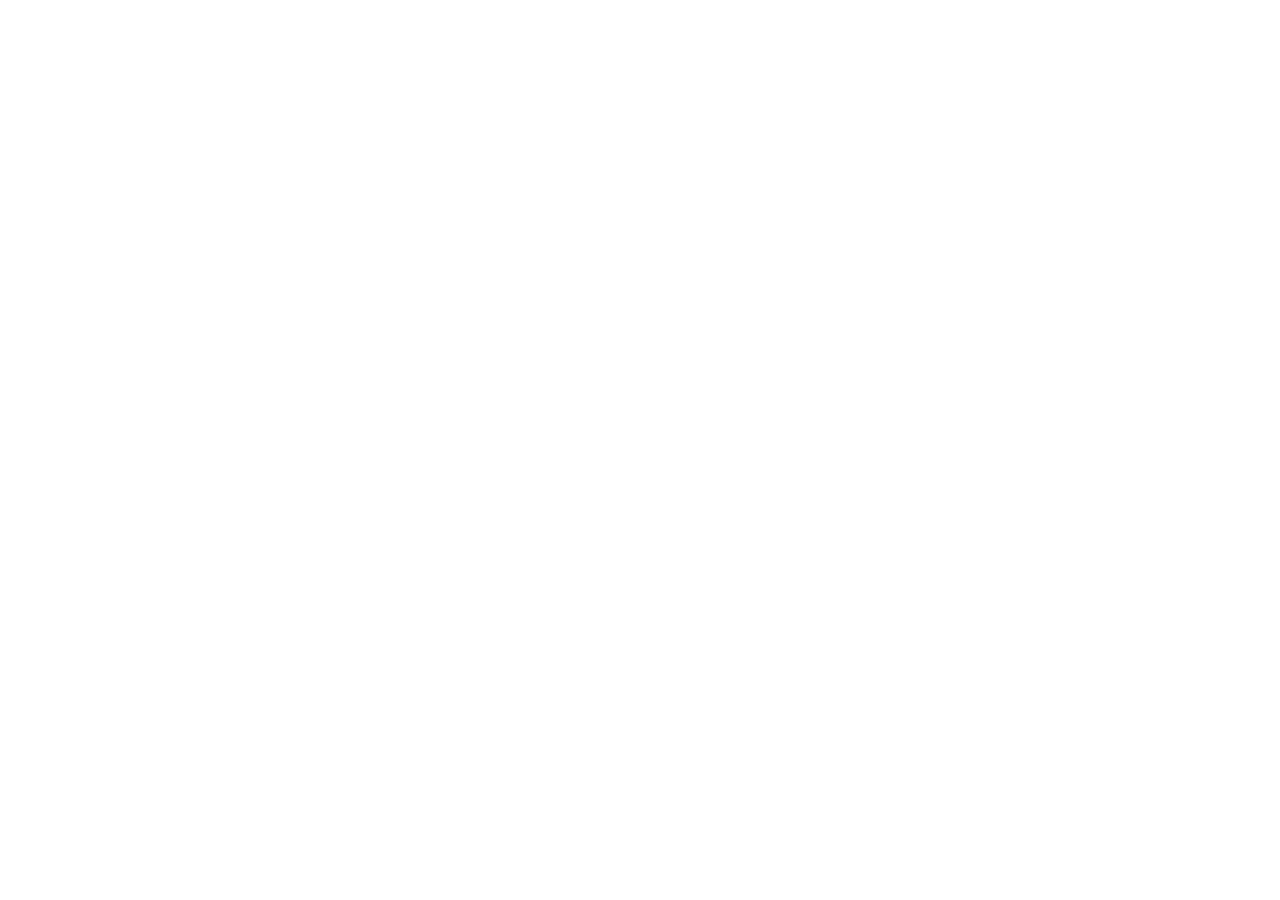
==== commit fd02f68d: "Update index.html" ====
--- a/index.html
+++ b/index.html
@@ -1,486 +1,33 @@
 <!DOCTYPE html>
+
 <html lang="en">
 
 <head>
+
   <meta charset="UTF-8">
 
   <meta
+
     name="viewport"
+
     content="width=device-width, initial-scale=1.0"
+
   >
 
   <meta
+
     name="description"
-    content="Moonbourne: Claim of the Alpha — a choice-driven fantasy romance RPG by Rhey featuring multiple romance routes, relationship systems, jealousy, quests, consequences, and branching endings."
+
+    content="Rhey's Reliquary — character-driven games, AI character creation, creator resources, and strange little worlds built by Rhey."
+
   >
 
-  <title>Moonbourne: Claim of the Alpha | Rhey's Reliquary</title>
+  <title>Rhey's Reliquary</title>
 
   <link rel="preconnect" href="https://fonts.googleapis.com">
+
   <link rel="preconnect" href="https://fonts.gstatic.com" crossorigin>
 
   <link
-    href="https://fonts.googleapis.com/css2?family=Cormorant+Garamond:wght@500;600;700&family=DM+Sans:wght@400;500;600;700&family=Italianno&display=swap"
-    rel="stylesheet"
-  >
 
-  <link rel="stylesheet" href="../style.css">
-  <link rel="stylesheet" href="moonbourne.css?v=1">
-</head>
-
-<body>
-
-  <main class="mb-page">
-
-    <!-- TOP BAR -->
-    <header class="mb-topbar">
-
-      <a
-        class="mb-brand"
-        href="/"
-        aria-label="Return to Rhey's Reliquary"
-      >
-        <span class="mb-brand-moon" aria-hidden="true">☾</span>
-
-        <span>
-          <strong>Rhey's Reliquary</strong>
-          <small>Moonbourne</small>
-        </span>
-      </a>
-
-      <nav
-        class="mb-nav"
-        aria-label="Moonbourne navigation"
-      >
-        <a href="#story">Story</a>
-        <a href="#world">World</a>
-        <a href="#romance">Romance</a>
-        <a href="#systems">Systems</a>
-        <a href="#development">Development</a>
-      </nav>
-
-    </header>
-
-
-    <!-- HERO -->
-    <section class="mb-hero">
-
-      <div class="mb-hero-art">
-        <img
-          src="../images/moonbourne/moonbourne-cover.png"
-          alt="Moonbourne: Claim of the Alpha fantasy romance RPG"
-        >
-      </div>
-
-      <div class="mb-hero-copy">
-
-        <p class="mb-kicker">
-          FANTASY ROMANCE RPG
-        </p>
-
-        <h1>
-          Moonbourne
-          <span>Claim of the Alpha</span>
-        </h1>
-
-        <p class="mb-script">
-          The moon remembers what the heart tries to forget.
-        </p>
-
-        <p class="mb-lede">
-          A choice-driven fantasy romance RPG where relationships
-          are part of the gameplay, jealousy matters, loyalty has
-          consequences, and every route is meant to feel earned.
-        </p>
-
-        <div
-          class="mb-tags"
-          aria-label="Moonbourne features"
-        >
-          <span>Female Protagonist</span>
-          <span>Reverse Harem</span>
-          <span>Multiple Routes</span>
-          <span>RPG Maker MZ</span>
-        </div>
-
-        <div class="mb-actions">
-
-          <a
-            class="primary-button"
-            href="#romance"
-          >
-            Meet the Routes
-          </a>
-
-          <a
-            class="secondary-button"
-            href="#development"
-          >
-            Follow Development
-          </a>
-
-        </div>
-
-      </div>
-
-    </section>
-
-
-    <div class="mb-divider" aria-hidden="true">
-      <span></span>
-      <b>☾</b>
-      <span></span>
-    </div>
-
-
-    <!-- STORY -->
-    <section
-      class="mb-story"
-      id="story"
-    >
-
-      <div class="mb-story-label">
-        <p>CHAPTER I</p>
-        <span>The Girl Hollowmere Promised</span>
-      </div>
-
-      <div class="mb-story-copy">
-
-        <h2>
-          You were supposed to leave home.
-          <em>The world had other plans.</em>
-        </h2>
-
-        <p>
-          Moonbourne begins in Briar Glen, where an ordinary departure
-          becomes the first step into a much larger conflict of packs,
-          bloodlines, old promises, dangerous loyalties, and men whose
-          lives begin changing the moment yours crosses theirs.
-        </p>
-
-        <p>
-          Romance is not separate from the story. Who you trust,
-          challenge, protect, disappoint, or choose affects how the
-          world responds to you.
-        </p>
-
-      </div>
-
-    </section>
-
-
-    <!-- WORLD -->
-    <section
-      class="mb-section"
-      id="world"
-    >
-
-      <div class="mb-heading">
-
-        <p class="mb-kicker">
-          THE WORLD
-        </p>
-
-        <h2>
-          Beyond Briar Glen
-        </h2>
-
-        <p>
-          Forest settlements, northern strongholds, dangerous frontiers,
-          old magic, and places that remember more than their people do.
-        </p>
-
-      </div>
-
-      <div class="mb-world-grid">
-
-        <article>
-          <span>01</span>
-          <h3>Briar Glen</h3>
-          <p>
-            Home, familiarity, and the last place that still feels safe.
-          </p>
-        </article>
-
-        <article>
-          <span>02</span>
-          <h3>Silverwood</h3>
-          <p>
-            Deep forests, hidden roads, and settlements shaped by survival.
-          </p>
-        </article>
-
-        <article>
-          <span>03</span>
-          <h3>Frostwall Peaks</h3>
-          <p>
-            Severe mountain country dominated by Frostwall Citadel.
-          </p>
-        </article>
-
-        <article>
-          <span>04</span>
-          <h3>Ashen Crags</h3>
-          <p>
-            A harsher frontier watched over by Ashenwatch.
-          </p>
-        </article>
-
-      </div>
-
-    </section>
-
-
-    <div class="mb-divider" aria-hidden="true">
-      <span></span>
-      <b>✦</b>
-      <span></span>
-    </div>
-
-
-    <!-- ROMANCE -->
-    <section
-      class="mb-section"
-      id="romance"
-    >
-
-      <div class="mb-heading">
-
-        <p class="mb-kicker">
-          THE ROMANCE
-        </p>
-
-        <h2>
-          They do not love you the same way.
-        </h2>
-
-        <p>
-          Each route is built around a different emotional pressure point,
-          relationship dynamic, and progression toward trust,
-          attachment, intimacy, and commitment.
-        </p>
-
-      </div>
-
-      <div class="mb-route-grid">
-
-        <article class="mb-route">
-          <p class="mb-route-role">THE ALPHA</p>
-          <h3>Kael</h3>
-          <p>
-            Leadership, responsibility, restraint, and the pressure
-            of wanting someone he cannot simply command into safety.
-          </p>
-        </article>
-
-        <article class="mb-route">
-          <p class="mb-route-role">BLOODFIRE SECOND</p>
-          <h3>Ravik</h3>
-          <p>
-            Heat, challenge, rivalry, instinct, and a man far less
-            interested in pretending that wanting you changes nothing.
-          </p>
-        </article>
-
-        <article class="mb-route">
-          <p class="mb-route-role">THE HEALER</p>
-          <h3>Fenra</h3>
-          <p>
-            Care, observation, quiet intimacy, and the dangerous closeness
-            created by being truly seen.
-          </p>
-        </article>
-
-        <article class="mb-route">
-          <p class="mb-route-role">THE WILDCARD</p>
-          <h3>Tovek</h3>
-          <p>
-            Discovery, uncertainty, and a relationship shaped by how much
-            of him your choices ever allow you to know.
-          </p>
-        </article>
-
-      </div>
-
-      <p class="mb-route-note">
-        Moonbourne is built around a female protagonist and multiple
-        male romance routes, including individual endings and a
-        potential harem route.
-      </p>
-
-    </section>
-
-
-    <!-- SYSTEMS -->
-    <section
-      class="mb-section mb-systems"
-      id="systems"
-    >
-
-      <div class="mb-heading">
-
-        <p class="mb-kicker">
-          ROMANCE AS GAMEPLAY
-        </p>
-
-        <h2>
-          The story should remember what you did.
-        </h2>
-
-        <p>
-          Relationship progression is not decoration. The systems beneath
-          Moonbourne are designed to remember how you treated the people
-          around you.
-        </p>
-
-      </div>
-
-      <div class="mb-system-grid">
-
-        <article>
-          <span aria-hidden="true">♡</span>
-          <h3>Affection</h3>
-          <p>
-            Choices can raise, lower, or leave affection unchanged
-            depending on the character and situation.
-          </p>
-        </article>
-
-        <article>
-          <span aria-hidden="true">♢</span>
-          <h3>Jealousy</h3>
-          <p>
-            Attention, intimacy, favoritism, and competing attachments
-            can matter.
-          </p>
-        </article>
-
-        <article>
-          <span aria-hidden="true">✦</span>
-          <h3>Route Gates</h3>
-          <p>
-            Important scenes can depend on choices, relationship values,
-            quests, and previous story progress.
-          </p>
-        </article>
-
-        <article>
-          <span aria-hidden="true">⚔</span>
-          <h3>Quests</h3>
-          <p>
-            Exploration connects the world, narrative,
-            character relationships, and progression.
-          </p>
-        </article>
-
-        <article>
-          <span aria-hidden="true">☾</span>
-          <h3>Consequences</h3>
-          <p>
-            There is not always an obvious correct answer.
-            Characters respond according to who they are.
-          </p>
-        </article>
-
-        <article>
-          <span aria-hidden="true">∞</span>
-          <h3>Multiple Endings</h3>
-          <p>
-            Romance and narrative decisions support different outcomes
-            rather than one predetermined relationship path.
-          </p>
-        </article>
-
-      </div>
-
-    </section>
-
-
-    <div class="mb-divider" aria-hidden="true">
-      <span></span>
-      <b>☾</b>
-      <span></span>
-    </div>
-
-
-    <!-- DEVELOPMENT -->
-    <section
-      class="mb-development"
-      id="development"
-    >
-
-      <div class="mb-development-copy">
-
-        <p class="mb-kicker">
-          IN DEVELOPMENT
-        </p>
-
-        <h2>
-          Built in RPG Maker MZ.
-          <em>Designed beyond its defaults.</em>
-        </h2>
-
-        <p>
-          Moonbourne is being developed as a character-driven fantasy
-          romance RPG with custom relationship systems, quest tracking,
-          dialogue presentation, maps, affection logic, and interface
-          elements built around the story.
-        </p>
-
-      </div>
-
-      <div class="mb-dev-list">
-
-        <div>
-          <span>01</span>
-          <p>Character &amp; Relationship Systems</p>
-        </div>
-
-        <div>
-          <span>02</span>
-          <p>Quest &amp; Exploration Systems</p>
-        </div>
-
-        <div>
-          <span>03</span>
-          <p>Custom Dialogue Presentation</p>
-        </div>
-
-        <div>
-          <span>04</span>
-          <p>World &amp; Map Development</p>
-        </div>
-
-        <div>
-          <span>05</span>
-          <p>Branching Romance Progression</p>
-        </div>
-
-      </div>
-
-    </section>
-
-
-    <!-- FOOTER -->
-    <footer class="mb-footer">
-
-      <a href="/">
-        ← Rhey's Reliquary
-      </a>
-
-      <div>
-        <span aria-hidden="true">☾ ✦ ☾</span>
-        <p>Moonbourne: Claim of the Alpha</p>
-      </div>
-
-      <a href="/create/">
-        Creator's Grimoire →
-      </a>
-
-    </footer>
-
-  </main>
-
-</body>
-
-</html>
+    href="https://fonts.googleapis.com/css2?family=Cormorant+Garamond:wght@50
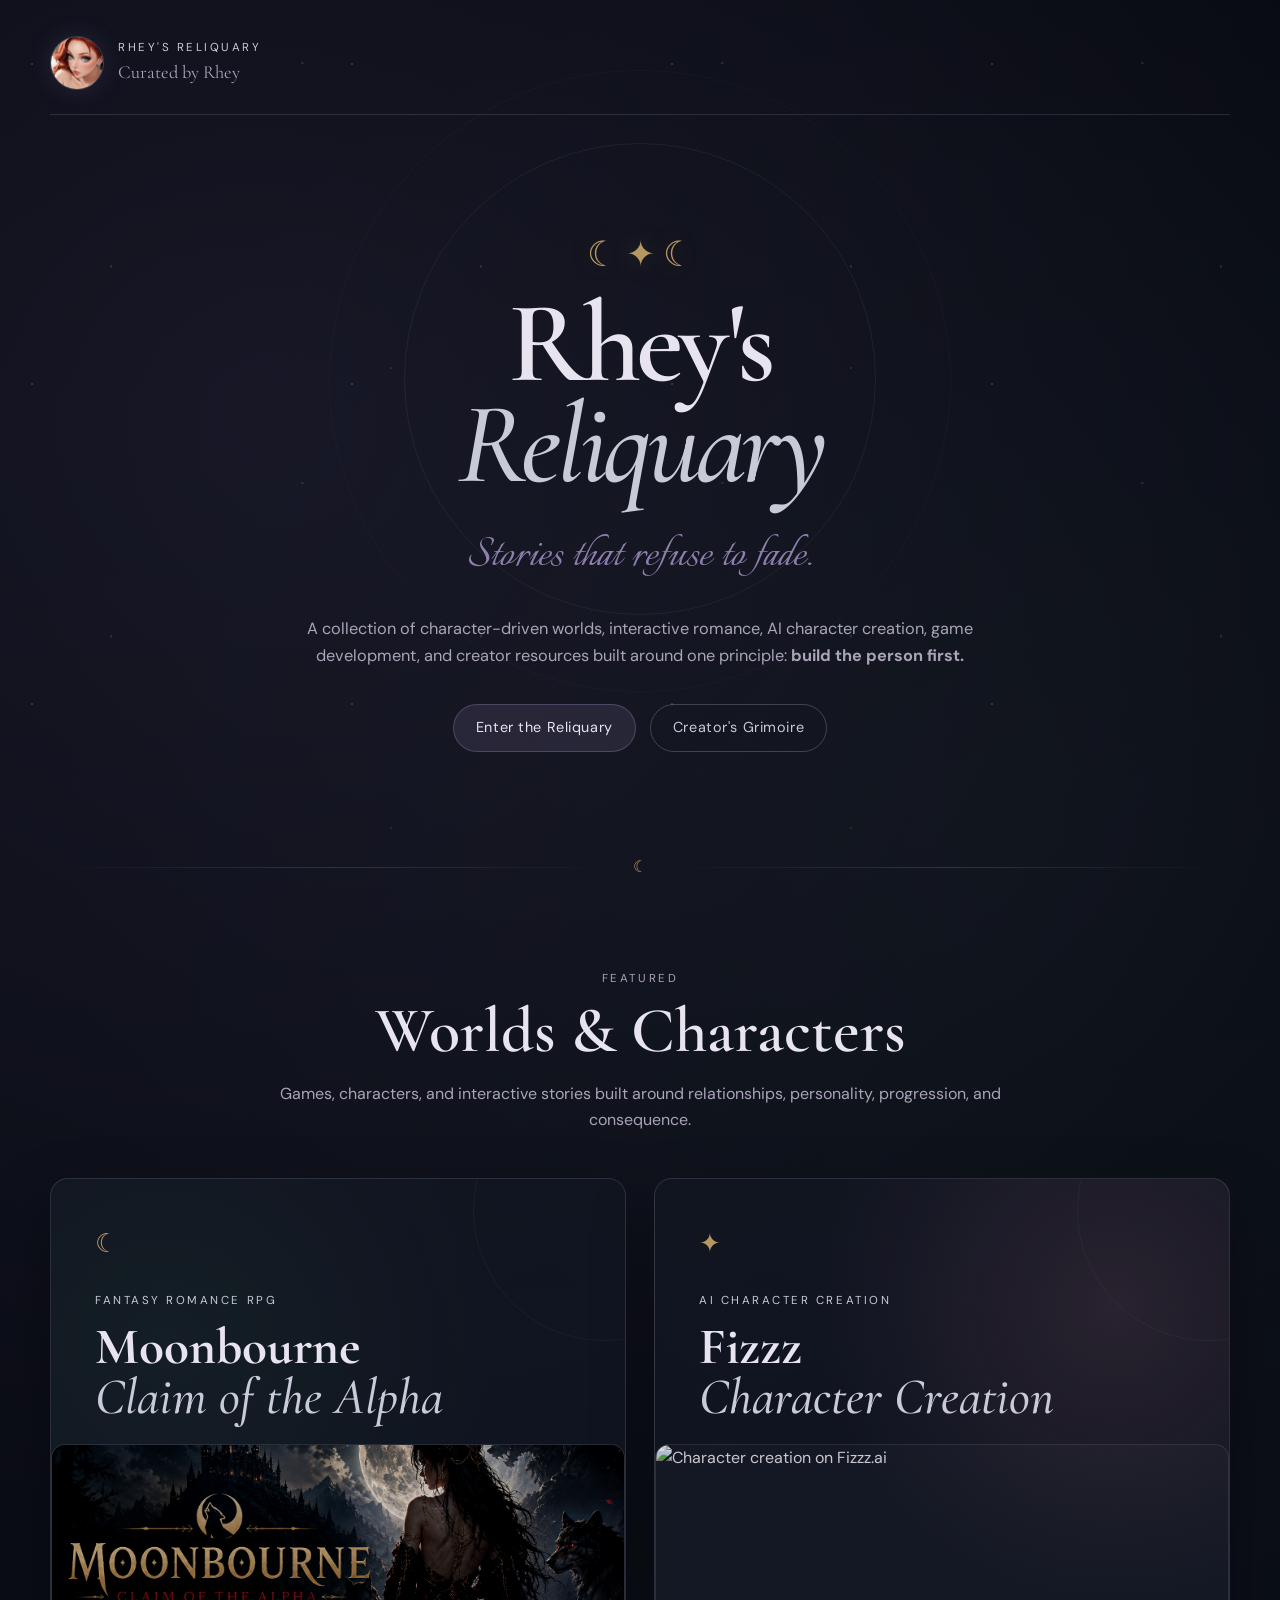
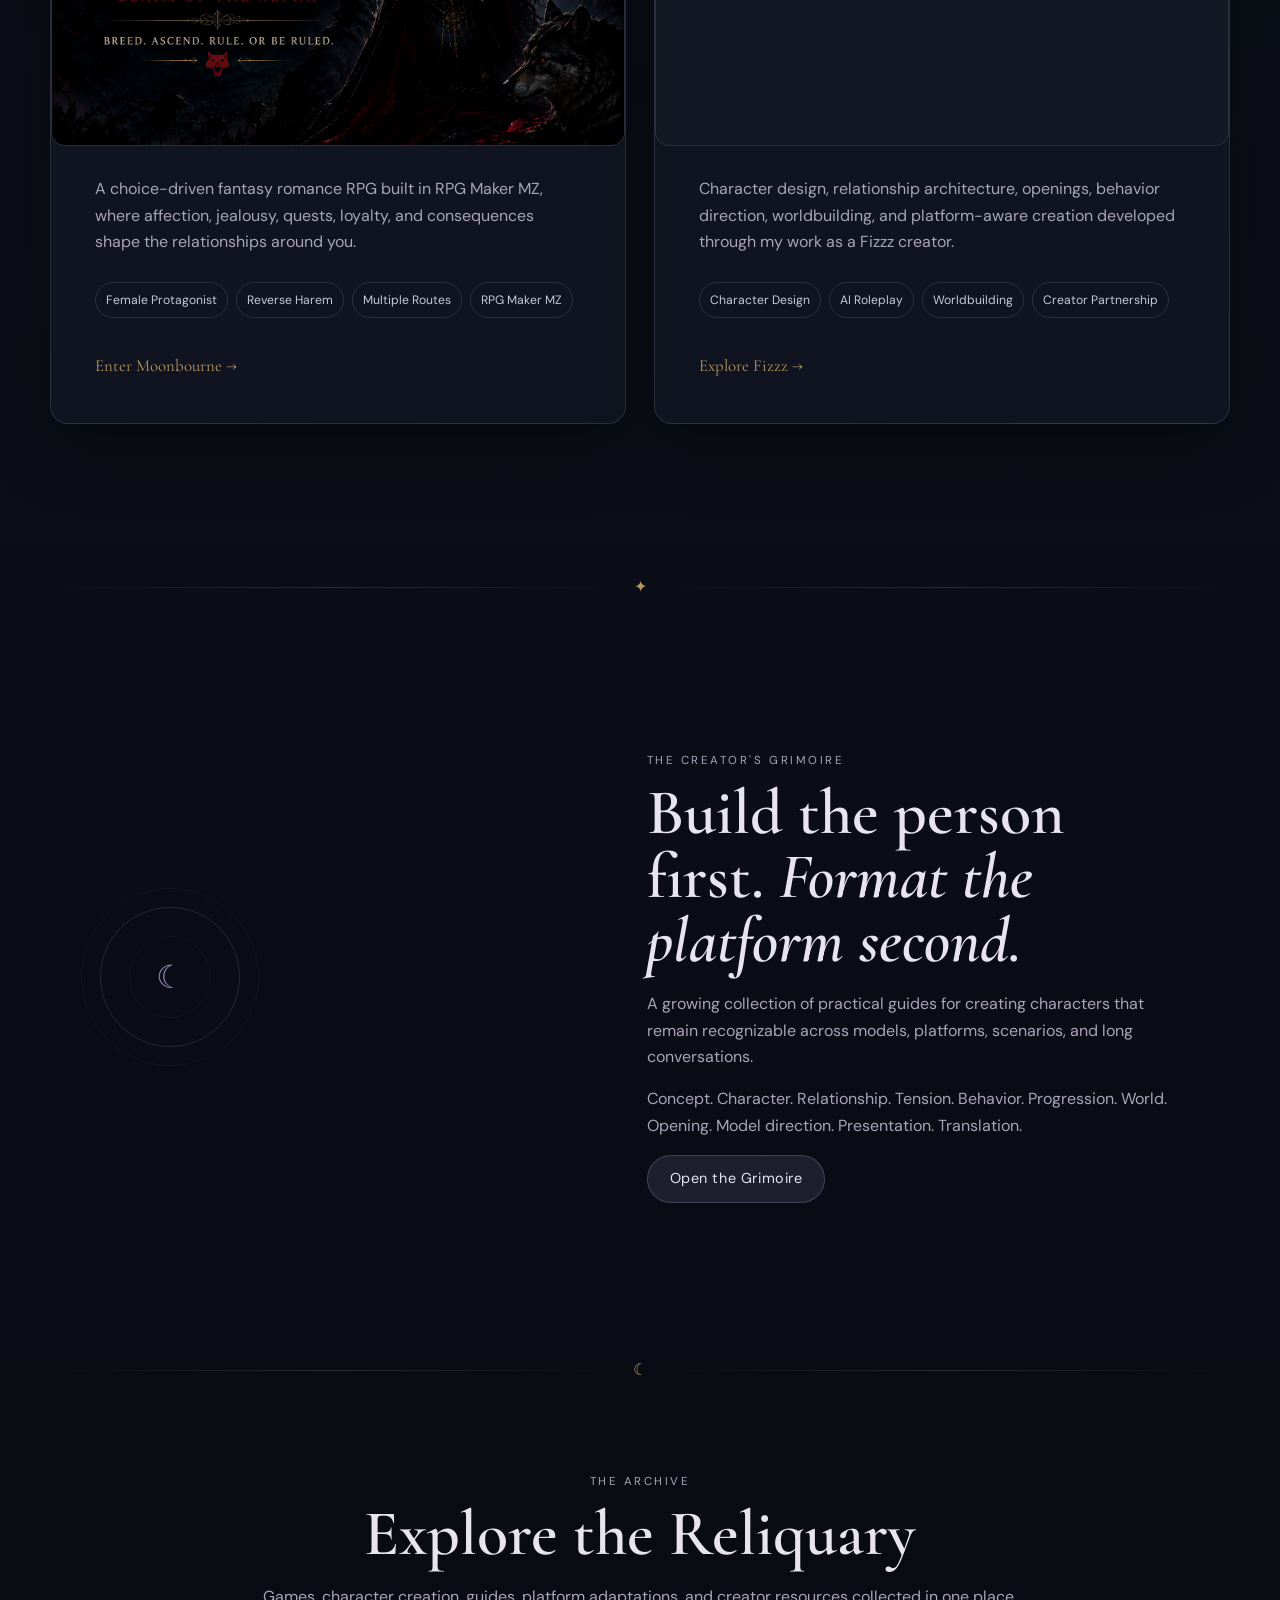
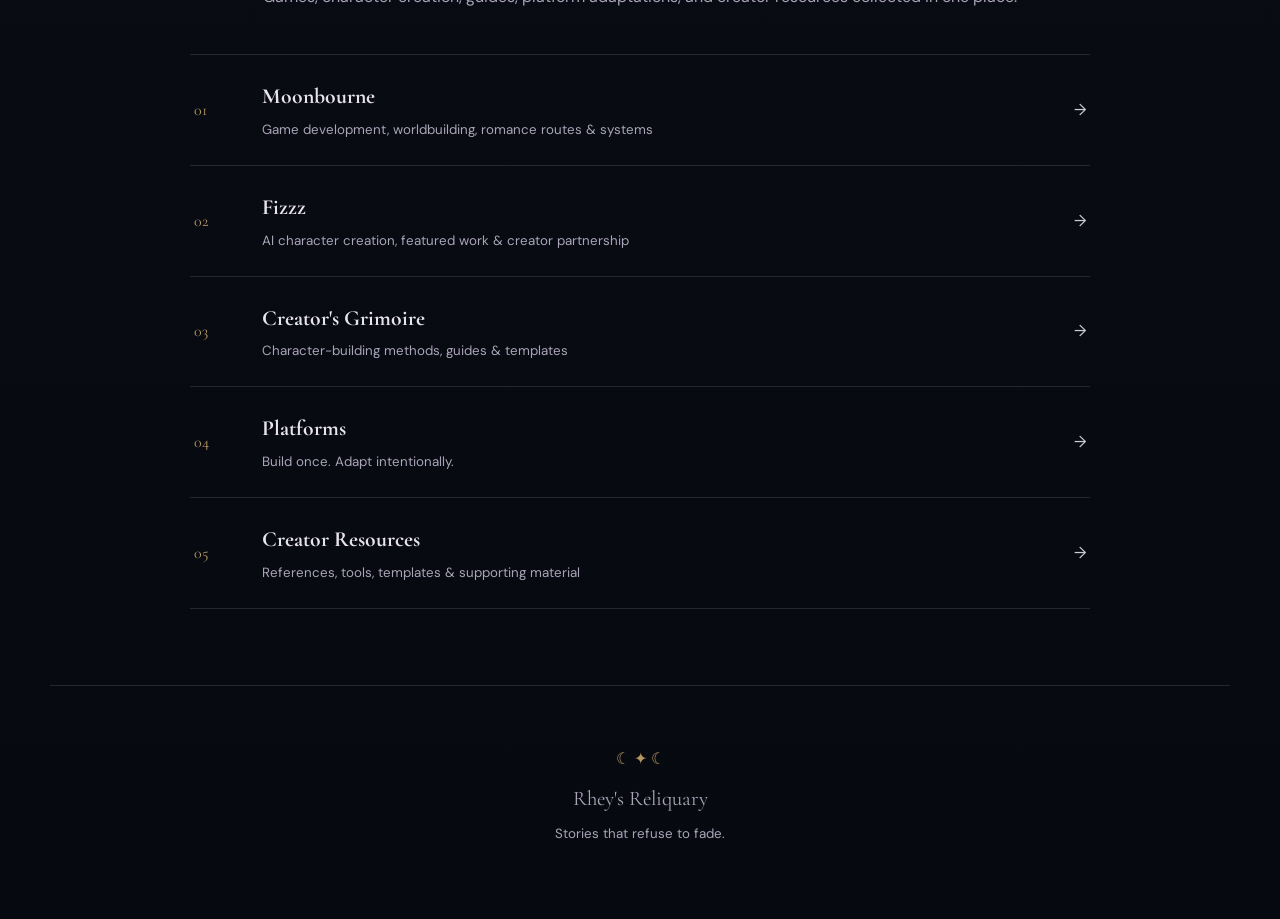
==== commit d571208d: "Update index.html" ====
--- a/index.html
+++ b/index.html
@@ -1,33 +1,623 @@
 <!DOCTYPE html>
-
 <html lang="en">
 
 <head>
-
   <meta charset="UTF-8">
 
   <meta
-
     name="viewport"
-
     content="width=device-width, initial-scale=1.0"
-
   >
 
   <meta
-
     name="description"
-
     content="Rhey's Reliquary — character-driven games, AI character creation, creator resources, and strange little worlds built by Rhey."
-
   >
 
   <title>Rhey's Reliquary</title>
 
   <link rel="preconnect" href="https://fonts.googleapis.com">
-
   <link rel="preconnect" href="https://fonts.gstatic.com" crossorigin>
 
   <link
-
-    href="https://fonts.googleapis.com/css2?family=Cormorant+Garamond:wght@50+    href="https://fonts.googleapis.com/css2?family=Cormorant+Garamond:wght@500;600;700&family=DM+Sans:wght@400;500;600;700&family=Italianno&display=swap"
+    rel="stylesheet"
+  >
+
+  <link rel="stylesheet" href="style.css?v=6">
+</head>
+
+
+<body class="home-page">
+
+  <main class="site-shell">
+
+
+    <!-- =========================================
+         CREATOR
+    ========================================== -->
+
+    <header class="creator-line">
+
+      <img
+        class="profile-avatar"
+        src="images/rheycrop.png"
+        alt="Rhey creator avatar"
+      >
+
+      <div class="creator-copy">
+
+        <p class="eyebrow">
+          RHEY'S RELIQUARY
+        </p>
+
+        <p class="creator-name">
+          Curated by Rhey
+        </p>
+
+      </div>
+
+    </header>
+
+
+    <!-- =========================================
+         HERO
+    ========================================== -->
+
+    <section class="home-hero">
+
+      <div
+        class="celestial-mark"
+        aria-hidden="true"
+      >
+        ☾ ✦ ☾
+      </div>
+
+
+      <h1>
+        Rhey's
+        <span>Reliquary</span>
+      </h1>
+
+
+      <p class="hero-script">
+        Stories that refuse to fade.
+      </p>
+
+
+      <p class="hero-introduction">
+        A collection of character-driven worlds, interactive romance,
+        AI character creation, game development, and creator resources
+        built around one principle:
+        <strong>build the person first.</strong>
+      </p>
+
+
+      <div class="hero-actions">
+
+        <a
+          class="primary-button"
+          href="#featured"
+        >
+          Enter the Reliquary
+        </a>
+
+        <a
+          class="secondary-button"
+          href="create/"
+        >
+          Creator's Grimoire
+        </a>
+
+      </div>
+
+    </section>
+
+
+    <!-- =========================================
+         DIVIDER
+    ========================================== -->
+
+    <div
+      class="ornate-divider"
+      aria-hidden="true"
+    >
+      <span></span>
+      <b>☾</b>
+      <span></span>
+    </div>
+
+
+    <!-- =========================================
+         FEATURED
+    ========================================== -->
+
+    <section
+      class="reliquary-section"
+      id="featured"
+    >
+
+      <div class="section-heading">
+
+        <p class="section-kicker">
+          FEATURED
+        </p>
+
+        <h2>
+          Worlds &amp; Characters
+        </h2>
+
+        <p>
+          Games, characters, and interactive stories built around
+          relationships, personality, progression, and consequence.
+        </p>
+
+      </div>
+
+
+      <div class="feature-grid">
+
+
+        <!-- =====================================
+             MOONBOURNE
+        ====================================== -->
+
+        <article class="feature-panel moonbourne-panel">
+
+          <div
+            class="feature-symbol"
+            aria-hidden="true"
+          >
+            ☾
+          </div>
+
+
+          <p class="feature-label">
+            FANTASY ROMANCE RPG
+          </p>
+
+
+          <h3>
+            Moonbourne
+            <span>Claim of the Alpha</span>
+          </h3>
+
+
+          <a
+            class="feature-image-link"
+            href="moonbourne/"
+            aria-label="Enter Moonbourne: Claim of the Alpha"
+          >
+
+            <div class="editorial-image">
+
+              <img
+                src="images/moonbourne/moonbourne-cover.png"
+                alt="Moonbourne: Claim of the Alpha"
+              >
+
+            </div>
+
+          </a>
+
+
+          <p>
+            A choice-driven fantasy romance RPG built in RPG Maker MZ,
+            where affection, jealousy, quests, loyalty, and consequences
+            shape the relationships around you.
+          </p>
+
+
+          <div class="feature-tags">
+
+            <span>Female Protagonist</span>
+            <span>Reverse Harem</span>
+            <span>Multiple Routes</span>
+            <span>RPG Maker MZ</span>
+
+          </div>
+
+
+          <a
+            class="text-link"
+            href="moonbourne/"
+          >
+            Enter Moonbourne →
+          </a>
+
+        </article>
+
+
+
+        <!-- =====================================
+             FIZZZ
+        ====================================== -->
+
+        <article class="feature-panel fizzz-panel">
+
+          <div
+            class="feature-symbol"
+            aria-hidden="true"
+          >
+            ✦
+          </div>
+
+
+          <p class="feature-label">
+            AI CHARACTER CREATION
+          </p>
+
+
+          <h3>
+            Fizzz
+            <span>Character Creation</span>
+          </h3>
+
+
+          <a
+            class="feature-image-link"
+            href="fizzz/"
+            aria-label="Explore Fizzz character creation"
+          >
+
+            <div class="editorial-image">
+
+              <img
+                src="images/fizzz/fizzz-banner.png"
+                alt="Character creation on Fizzz.ai"
+              >
+
+            </div>
+
+          </a>
+
+
+          <p>
+            Character design, relationship architecture, openings,
+            behavior direction, worldbuilding, and platform-aware
+            creation developed through my work as a Fizzz creator.
+          </p>
+
+
+          <div class="feature-tags">
+
+            <span>Character Design</span>
+            <span>AI Roleplay</span>
+            <span>Worldbuilding</span>
+            <span>Creator Partnership</span>
+
+          </div>
+
+
+          <a
+            class="text-link"
+            href="fizzz/"
+          >
+            Explore Fizzz →
+          </a>
+
+        </article>
+
+
+      </div>
+
+    </section>
+
+
+    <!-- =========================================
+         DIVIDER
+    ========================================== -->
+
+    <div
+      class="ornate-divider subtle-divider"
+      aria-hidden="true"
+    >
+      <span></span>
+      <b>✦</b>
+      <span></span>
+    </div>
+
+
+    <!-- =========================================
+         CREATOR'S GRIMOIRE
+    ========================================== -->
+
+    <section class="grimoire-preview">
+
+
+      <div class="grimoire-mark">
+
+        <span aria-hidden="true">
+          ☾
+        </span>
+
+      </div>
+
+
+      <div class="grimoire-copy">
+
+        <p class="section-kicker">
+          THE CREATOR'S GRIMOIRE
+        </p>
+
+
+        <h2>
+          Build the person first.
+          <em>Format the platform second.</em>
+        </h2>
+
+
+        <p>
+          A growing collection of practical guides for creating
+          characters that remain recognizable across models,
+          platforms, scenarios, and long conversations.
+        </p>
+
+
+        <p>
+          Concept. Character. Relationship. Tension. Behavior.
+          Progression. World. Opening. Model direction.
+          Presentation. Translation.
+        </p>
+
+
+        <a
+          class="primary-button"
+          href="create/"
+        >
+          Open the Grimoire
+        </a>
+
+      </div>
+
+    </section>
+
+
+    <!-- =========================================
+         DIVIDER
+    ========================================== -->
+
+    <div
+      class="ornate-divider subtle-divider"
+      aria-hidden="true"
+    >
+      <span></span>
+      <b>☾</b>
+      <span></span>
+    </div>
+
+
+    <!-- =========================================
+         ARCHIVE
+    ========================================== -->
+
+    <section
+      class="archive-section"
+      id="archive"
+    >
+
+
+      <div class="section-heading">
+
+        <p class="section-kicker">
+          THE ARCHIVE
+        </p>
+
+        <h2>
+          Explore the Reliquary
+        </h2>
+
+        <p>
+          Games, character creation, guides, platform adaptations,
+          and creator resources collected in one place.
+        </p>
+
+      </div>
+
+
+      <div class="archive-links">
+
+
+        <!-- MOONBOURNE -->
+
+        <a
+          class="archive-link"
+          href="moonbourne/"
+        >
+
+          <span class="archive-number">
+            01
+          </span>
+
+          <span class="archive-copy">
+
+            <b>
+              Moonbourne
+            </b>
+
+            <small>
+              Game development, worldbuilding, romance routes &amp; systems
+            </small>
+
+          </span>
+
+          <span
+            class="archive-arrow"
+            aria-hidden="true"
+          >
+            →
+          </span>
+
+        </a>
+
+
+
+        <!-- FIZZZ -->
+
+        <a
+          class="archive-link"
+          href="fizzz/"
+        >
+
+          <span class="archive-number">
+            02
+          </span>
+
+          <span class="archive-copy">
+
+            <b>
+              Fizzz
+            </b>
+
+            <small>
+              AI character creation, featured work &amp; creator partnership
+            </small>
+
+          </span>
+
+          <span
+            class="archive-arrow"
+            aria-hidden="true"
+          >
+            →
+          </span>
+
+        </a>
+
+
+
+        <!-- GRIMOIRE -->
+
+        <a
+          class="archive-link"
+          href="create/"
+        >
+
+          <span class="archive-number">
+            03
+          </span>
+
+          <span class="archive-copy">
+
+            <b>
+              Creator's Grimoire
+            </b>
+
+            <small>
+              Character-building methods, guides &amp; templates
+            </small>
+
+          </span>
+
+          <span
+            class="archive-arrow"
+            aria-hidden="true"
+          >
+            →
+          </span>
+
+        </a>
+
+
+
+        <!-- PLATFORMS -->
+
+        <a
+          class="archive-link"
+          href="platforms/"
+        >
+
+          <span class="archive-number">
+            04
+          </span>
+
+          <span class="archive-copy">
+
+            <b>
+              Platforms
+            </b>
+
+            <small>
+              Build once. Adapt intentionally.
+            </small>
+
+          </span>
+
+          <span
+            class="archive-arrow"
+            aria-hidden="true"
+          >
+            →
+          </span>
+
+        </a>
+
+
+
+        <!-- RESOURCES -->
+
+        <a
+          class="archive-link"
+          href="resources/"
+        >
+
+          <span class="archive-number">
+            05
+          </span>
+
+          <span class="archive-copy">
+
+            <b>
+              Creator Resources
+            </b>
+
+            <small>
+              References, tools, templates &amp; supporting material
+            </small>
+
+          </span>
+
+          <span
+            class="archive-arrow"
+            aria-hidden="true"
+          >
+            →
+          </span>
+
+        </a>
+
+
+      </div>
+
+    </section>
+
+
+    <!-- =========================================
+         FOOTER
+    ========================================== -->
+
+    <footer>
+
+      <div
+        class="footer-symbol"
+        aria-hidden="true"
+      >
+        ☾ ✦ ☾
+      </div>
+
+      <p>
+        Rhey's Reliquary
+      </p>
+
+      <small>
+        Stories that refuse to fade.
+      </small>
+
+    </footer>
+
+
+  </main>
+
+</body>
+
+</html>
--- a/style.css
+++ b/style.css
@@ -0,0 +1,1577 @@
+:root {
+  --bg: #080a12;
+  --bg-soft: #0f1320;
+  --panel: rgba(18, 22, 35, 0.82);
+  --panel-soft: rgba(24, 29, 44, 0.72);
+
+  --text: #e8e4ef;
+  --muted: #aaa4b8;
+
+  --silver: #c8cad8;
+  --violet: #8f7fae;
+  --violet-soft: #5f5277;
+  --pine: #243c35;
+  --rose: #b06a7f;
+  --gold: #b69762;
+
+  --line: rgba(210, 214, 229, 0.14);
+  --line-strong: rgba(210, 214, 229, 0.24);
+
+  --serif: "Cormorant Garamond", Georgia, serif;
+  --sans: "DM Sans", Arial, sans-serif;
+  --script: "Italianno", cursive;
+
+  --shadow: 0 24px 60px rgba(0, 0, 0, 0.34);
+  --radius: 18px;
+}
+
+/* RESET */
+
+* {
+  box-sizing: border-box;
+}
+
+html {
+  scroll-behavior: smooth;
+}
+
+body {
+  margin: 0;
+  min-height: 100vh;
+  background:
+    radial-gradient(circle at 20% 10%, rgba(91, 78, 123, 0.18), transparent 30%),
+    radial-gradient(circle at 80% 20%, rgba(40, 65, 60, 0.14), transparent 28%),
+    linear-gradient(180deg, #080a12 0%, #0b0e17 50%, #070910 100%);
+  color: var(--text);
+  font-family: var(--sans);
+  line-height: 1.65;
+}
+
+body::before {
+  content: "";
+  position: fixed;
+  inset: 0;
+  pointer-events: none;
+  opacity: 0.22;
+  background-image:
+    radial-gradient(circle at 10% 20%, rgba(255,255,255,.65) 0 1px, transparent 1.5px),
+    radial-gradient(circle at 72% 15%, rgba(255,255,255,.45) 0 1px, transparent 1.5px),
+    radial-gradient(circle at 30% 72%, rgba(255,255,255,.5) 0 1px, transparent 1.5px),
+    radial-gradient(circle at 85% 80%, rgba(255,255,255,.4) 0 1px, transparent 1.5px);
+  background-size:
+    320px 320px,
+    420px 420px,
+    370px 370px,
+    460px 460px;
+}
+
+img {
+  max-width: 100%;
+  display: block;
+}
+
+a {
+  color: inherit;
+  text-decoration: none;
+}
+
+p,
+h1,
+h2,
+h3 {
+  margin-top: 0;
+}
+
+.site-shell {
+  width: min(1180px, calc(100% - 40px));
+  margin: 0 auto;
+  padding: 28px 0 60px;
+  position: relative;
+  z-index: 1;
+}
+
+/* CREATOR LINE */
+
+.creator-line {
+  display: flex;
+  align-items: center;
+  gap: 14px;
+  padding: 8px 0 24px;
+  border-bottom: 1px solid var(--line);
+}
+
+.profile-avatar {
+  width: 54px;
+  height: 54px;
+  border-radius: 50%;
+  object-fit: cover;
+  border: 1px solid rgba(200, 202, 216, 0.25);
+  box-shadow: 0 0 24px rgba(143, 127, 174, 0.16);
+}
+
+.creator-copy p {
+  margin: 0;
+}
+
+.eyebrow,
+.section-kicker,
+.feature-label {
+  font-size: 0.72rem;
+  letter-spacing: 0.22em;
+  text-transform: uppercase;
+  color: var(--silver);
+}
+
+.creator-name {
+  font-family: var(--serif);
+  font-size: 1.15rem;
+  color: var(--muted);
+}
+
+/* HERO */
+
+.home-hero {
+  text-align: center;
+  padding: 110px 20px 90px;
+  position: relative;
+}
+
+.home-hero::before,
+.home-hero::after {
+  content: "";
+  position: absolute;
+  left: 50%;
+  transform: translateX(-50%);
+  border-radius: 50%;
+  pointer-events: none;
+}
+
+.home-hero::before {
+  width: 470px;
+  height: 470px;
+  top: 28px;
+  border: 1px solid rgba(200, 202, 216, 0.08);
+}
+
+.home-hero::after {
+  width: 620px;
+  height: 620px;
+  top: -45px;
+  border: 1px solid rgba(143, 127, 174, 0.055);
+}
+
+.celestial-mark {
+  font-size: 2.2rem;
+  color: var(--gold);
+  margin-bottom: 10px;
+  text-shadow: 0 0 24px rgba(182, 151, 98, 0.25);
+}
+
+.home-hero h1 {
+  font-family: var(--serif);
+  font-size: clamp(4.2rem, 9vw, 8.5rem);
+  line-height: 0.88;
+  font-weight: 600;
+  letter-spacing: -0.04em;
+  margin-bottom: 18px;
+}
+
+.home-hero h1 span {
+  display: block;
+  color: var(--silver);
+  font-style: italic;
+  font-weight: 500;
+}
+
+.hero-script {
+  font-family: var(--script);
+  font-size: clamp(2.2rem, 4vw, 3.5rem);
+  color: var(--violet);
+  margin-bottom: 18px;
+}
+
+.hero-introduction {
+  max-width: 710px;
+  margin: 0 auto 34px;
+  color: var(--muted);
+  font-size: 1.02rem;
+}
+
+.hero-actions {
+  display: flex;
+  justify-content: center;
+  flex-wrap: wrap;
+  gap: 14px;
+}
+
+/* BUTTONS */
+
+.primary-button,
+.secondary-button {
+  display: inline-flex;
+  align-items: center;
+  justify-content: center;
+  min-height: 48px;
+  padding: 0 22px;
+  border-radius: 999px;
+  font-size: 0.9rem;
+  letter-spacing: 0.04em;
+  transition:
+    transform 0.2s ease,
+    border-color 0.2s ease,
+    background 0.2s ease;
+}
+
+.primary-button {
+  background: rgba(143, 127, 174, 0.16);
+  border: 1px solid rgba(143, 127, 174, 0.36);
+  color: var(--text);
+}
+
+.secondary-button {
+  background: transparent;
+  border: 1px solid var(--line-strong);
+  color: var(--silver);
+}
+
+.primary-button:hover,
+.secondary-button:hover {
+  transform: translateY(-2px);
+  border-color: rgba(200, 202, 216, 0.42);
+}
+
+/* DIVIDERS */
+
+.ornate-divider {
+  display: grid;
+  grid-template-columns: 1fr auto 1fr;
+  gap: 18px;
+  align-items: center;
+  margin: 12px 0 70px;
+  color: var(--gold);
+}
+
+.ornate-divider span {
+  height: 1px;
+  background: linear-gradient(
+    to right,
+    transparent,
+    rgba(200, 202, 216, 0.17),
+    transparent
+  );
+}
+
+.ornate-divider b {
+  font-weight: 400;
+}
+
+.subtle-divider {
+  margin-top: 74px;
+}
+
+/* SECTION HEADINGS */
+
+.reliquary-section,
+.grimoire-preview,
+.archive-section,
+.resource-section {
+  padding: 18px 0 76px;
+}
+
+.section-heading {
+  max-width: 760px;
+  margin: 0 auto 44px;
+  text-align: center;
+}
+
+.section-heading h2,
+.resource-heading h2,
+.grimoire-copy h2 {
+  font-family: var(--serif);
+  font-size: clamp(2.4rem, 5vw, 4.4rem);
+  line-height: 1;
+  font-weight: 600;
+  margin-bottom: 18px;
+}
+
+.section-heading p,
+.resource-heading p,
+.grimoire-copy p {
+  color: var(--muted);
+}
+
+/* PRIMARY FEATURE PANELS */
+
+.feature-grid {
+  display: grid;
+  grid-template-columns: 1fr 1fr;
+  gap: 28px;
+}
+
+.feature-panel {
+  position: relative;
+  min-height: 470px;
+  padding: 44px;
+  border: 1px solid var(--line);
+  border-radius: var(--radius);
+  background:
+    linear-gradient(180deg, rgba(255,255,255,0.018), transparent),
+    var(--panel);
+  box-shadow: var(--shadow);
+  overflow: hidden;
+}
+
+.feature-panel::after {
+  content: "";
+  position: absolute;
+  width: 260px;
+  height: 260px;
+  border: 1px solid rgba(200, 202, 216, 0.05);
+  border-radius: 50%;
+  right: -110px;
+  top: -100px;
+}
+
+.moonbourne-panel {
+  background:
+    radial-gradient(circle at 20% 20%, rgba(36, 60, 53, 0.24), transparent 40%),
+    var(--panel);
+}
+
+.fizzz-panel {
+  background:
+    radial-gradient(circle at 80% 15%, rgba(176, 106, 127, 0.16), transparent 35%),
+    var(--panel);
+}
+
+.feature-symbol {
+  font-size: 1.6rem;
+  color: var(--gold);
+  margin-bottom: 26px;
+}
+
+.feature-panel h3 {
+  font-family: var(--serif);
+  font-size: clamp(2.3rem, 4vw, 3.6rem);
+  line-height: 0.98;
+  margin: 12px 0 22px;
+}
+
+.feature-panel h3 span {
+  display: block;
+  color: var(--silver);
+  font-style: italic;
+  font-weight: 500;
+}
+
+.feature-panel > p:not(.feature-label) {
+  color: var(--muted);
+}
+
+.feature-tags {
+  display: flex;
+  gap: 8px;
+  flex-wrap: wrap;
+  margin: 26px 0 34px;
+}
+
+.feature-tags span {
+  padding: 7px 10px;
+  border: 1px solid var(--line);
+  border-radius: 999px;
+  color: var(--silver);
+  font-size: 0.76rem;
+}
+
+.text-link {
+  font-family: var(--serif);
+  font-size: 1.05rem;
+  color: var(--gold);
+}
+
+/* GRIMOIRE */
+
+.grimoire-preview {
+  display: grid;
+  grid-template-columns: 160px 1fr;
+  gap: 50px;
+  align-items: start;
+  max-width: 980px;
+  margin: 0 auto;
+}
+
+.grimoire-mark {
+  display: grid;
+  place-items: center;
+  width: 140px;
+  aspect-ratio: 1;
+  border-radius: 50%;
+  border: 1px solid rgba(200, 202, 216, 0.14);
+  font-size: 2rem;
+  color: var(--violet);
+  position: relative;
+}
+
+.grimoire-mark::before,
+.grimoire-mark::after {
+  content: "";
+  position: absolute;
+  border-radius: 50%;
+  border: 1px solid rgba(143, 127, 174, 0.07);
+}
+
+.grimoire-mark::before {
+  inset: -20px;
+}
+
+.grimoire-mark::after {
+  inset: 28px;
+}
+
+/* ARCHIVE */
+
+.archive-links {
+  max-width: 900px;
+  margin: 0 auto;
+  border-top: 1px solid var(--line);
+}
+
+.archive-link {
+  display: grid;
+  grid-template-columns: 50px 1fr auto;
+  gap: 18px;
+  align-items: center;
+  padding: 24px 4px;
+  border-bottom: 1px solid var(--line);
+  transition: padding 0.2s ease;
+}
+
+.archive-link:hover {
+  padding-left: 10px;
+}
+
+.archive-number {
+  font-family: var(--serif);
+  color: var(--gold);
+}
+
+.archive-copy {
+  display: flex;
+  flex-direction: column;
+  gap: 4px;
+}
+
+.archive-copy b {
+  font-family: var(--serif);
+  font-size: 1.35rem;
+}
+
+.archive-copy small {
+  color: var(--muted);
+}
+
+.archive-arrow {
+  color: var(--silver);
+}
+
+/* FOOTER */
+
+footer {
+  text-align: center;
+  padding: 60px 0 12px;
+  color: var(--muted);
+  border-top: 1px solid var(--line);
+}
+
+.footer-symbol {
+  color: var(--gold);
+  margin-bottom: 10px;
+}
+
+footer p {
+  font-family: var(--serif);
+  font-size: 1.3rem;
+  margin-bottom: 4px;
+}
+
+/* INNER RESOURCE PAGES */
+
+.resource-page {
+  padding-top: 28px;
+}
+
+.resource-navigation {
+  display: flex;
+  justify-content: space-between;
+  gap: 20px;
+  padding: 18px 0;
+  border-bottom: 1px solid var(--line);
+  color: var(--muted);
+  font-size: 0.85rem;
+}
+
+.resource-home-link:hover {
+  color: var(--silver);
+}
+
+.resource-volume {
+  color: var(--silver);
+}
+
+.resource-hero {
+  position: relative;
+  padding: 100px 0 80px;
+}
+
+.resource-hero-featured {
+  display: grid;
+  grid-template-columns: 150px 1fr;
+  gap: 46px;
+  align-items: start;
+}
+
+.hero-manuscript-mark {
+  display: grid;
+  place-items: center;
+  width: 120px;
+  aspect-ratio: 1;
+  border-radius: 50%;
+  border: 1px solid var(--line);
+  color: var(--gold);
+  font-size: 2rem;
+}
+
+.resource-breadcrumb {
+  display: flex;
+  gap: 12px;
+  align-items: center;
+  color: var(--muted);
+  font-size: 0.72rem;
+  letter-spacing: 0.16em;
+}
+
+.resource-title {
+  font-family: var(--serif);
+  font-size: clamp(3.4rem, 7vw, 6.5rem);
+  line-height: 0.9;
+  margin: 18px 0;
+}
+
+.resource-title span {
+  display: block;
+  color: var(--silver);
+  font-style: italic;
+  font-weight: 500;
+}
+
+.resource-introduction {
+  max-width: 720px;
+  color: var(--muted);
+  font-size: 1.02rem;
+}
+
+.resource-hero-actions {
+  display: flex;
+  gap: 18px;
+  flex-wrap: wrap;
+  align-items: center;
+  margin-top: 26px;
+}
+
+.hero-reading-note {
+  color: var(--muted);
+  font-size: 0.82rem;
+}
+
+.resource-heading {
+  max-width: 820px;
+}
+
+/* GENERIC IMAGES ON INNER PAGES */
+
+.resource-page img:not(.profile-avatar) {
+  border-radius: var(--radius);
+  border: 1px solid var(--line);
+  box-shadow: var(--shadow);
+  margin-top: 30px;
+}
+
+/* RESPONSIVE */
+
+@media (max-width: 820px) {
+  .site-shell {
+    width: min(100% - 24px, 1180px);
+  }
+
+  .home-hero {
+    padding: 82px 10px 68px;
+  }
+
+  .feature-grid {
+    grid-template-columns: 1fr;
+  }
+
+  .feature-panel {
+    min-height: auto;
+    padding: 34px 28px;
+  }
+
+  .grimoire-preview,
+  .resource-hero-featured {
+    grid-template-columns: 1fr;
+  }
+
+  .grimoire-mark,
+  .hero-manuscript-mark {
+    width: 90px;
+  }
+
+  .resource-navigation {
+    flex-direction: column;
+  }
+}
+
+@media (max-width: 520px) {
+  .creator-line {
+    align-items: flex-start;
+  }
+
+  .home-hero h1 {
+    font-size: clamp(3.2rem, 16vw, 5rem);
+  }
+
+  .hero-actions {
+    flex-direction: column;
+  }
+
+  .primary-button,
+  .secondary-button {
+    width: 100%;
+  }
+
+  .feature-panel {
+    padding: 28px 22px;
+  }
+
+  .archive-link {
+    grid-template-columns: 34px 1fr auto;
+  }
+}
+/* =========================================================
+   TASTEFUL IMAGE INTEGRATION
+========================================================= */
+
+.editorial-image {
+  margin: 18px 0 24px;
+  overflow: hidden;
+  border-radius: 14px;
+  border: 1px solid rgba(210, 214, 229, 0.12);
+  background: rgba(255, 255, 255, 0.02);
+}
+
+.editorial-image img {
+  width: 100%;
+  height: 220px;
+  object-fit: cover;
+  display: block;
+
+  filter:
+    saturate(0.82)
+    contrast(1.04)
+    brightness(0.88);
+
+  transition:
+    transform 0.4s ease,
+    filter 0.4s ease;
+}
+
+.editorial-image:hover img {
+  transform: scale(1.015);
+
+  filter:
+    saturate(0.9)
+    contrast(1.05)
+    brightness(0.94);
+}
+
+
+/* MOONBOURNE CROP */
+
+.moonbourne-panel .editorial-image img {
+  object-position: center;
+}
+
+
+/* FIZZZ CROP */
+
+.fizzz-panel .editorial-image img {
+  object-position: center 28%;
+}
+
+
+/* GRIMOIRE */
+
+.grimoire-preview {
+  display: grid;
+  grid-template-columns: minmax(280px, 0.8fr) minmax(0, 1.2fr);
+  gap: 52px;
+  align-items: center;
+
+  max-width: 980px;
+  margin: 0 auto;
+}
+
+.grimoire-art {
+  position: relative;
+}
+
+.grimoire-art::before {
+  content: "";
+  position: absolute;
+  inset: -10px;
+
+  border: 1px solid rgba(182, 151, 98, 0.16);
+  border-radius: 16px;
+
+  pointer-events: none;
+}
+
+.grimoire-art img {
+  width: 100%;
+  aspect-ratio: 4 / 3;
+  object-fit: cover;
+
+  border-radius: 14px;
+
+  filter:
+    saturate(0.82)
+    brightness(0.82)
+    contrast(1.05);
+
+  box-shadow:
+    0 20px 50px rgba(0, 0, 0, 0.32);
+}
+
+
+/* MOBILE */
+
+@media (max-width: 820px) {
+
+  .grimoire-preview {
+    grid-template-columns: 1fr;
+    gap: 34px;
+  }
+
+  .editorial-image img {
+    height: 260px;
+  }
+
+}
+/* =========================================================
+   FEATURE IMAGE UPGRADE
+   ========================================================= */
+
+.grimoire-preview {
+  display: grid;
+  grid-template-columns: minmax(380px, 0.95fr) minmax(0, 1.05fr);
+  gap: 64px;
+  align-items: center;
+
+  max-width: 1080px;
+  margin: 0 auto;
+  padding: 70px 0;
+}
+
+.grimoire-art {
+  position: relative;
+  overflow: visible;
+}
+
+.grimoire-art img {
+  width: 100%;
+  height: 360px;
+  object-fit: cover;
+  object-position: center;
+
+  display: block;
+
+  border-radius: 18px;
+  border: 1px solid rgba(182, 151, 98, 0.28);
+
+  box-shadow:
+    0 30px 70px rgba(0, 0, 0, 0.42),
+    0 0 40px rgba(143, 127, 174, 0.08);
+
+  filter:
+    saturate(0.88)
+    contrast(1.05)
+    brightness(0.88);
+}
+
+.grimoire-art::before {
+  content: "";
+  position: absolute;
+
+  inset: -12px;
+
+  border: 1px solid rgba(182, 151, 98, 0.16);
+  border-radius: 22px;
+
+  pointer-events: none;
+}
+
+.grimoire-art::after {
+  content: "☾";
+
+  position: absolute;
+  right: -22px;
+  top: 50%;
+
+  transform: translateY(-50%);
+
+  width: 44px;
+  height: 44px;
+
+  display: grid;
+  place-items: center;
+
+  border-radius: 50%;
+
+  background: #080a12;
+  border: 1px solid rgba(182, 151, 98, 0.3);
+
+  color: #b69762;
+  font-size: 1.2rem;
+}
+
+
+/* Make the copy sit comfortably beside the artwork */
+
+.grimoire-copy {
+  padding: 10px 0;
+}
+
+.grimoire-copy h2 {
+  max-width: 620px;
+}
+
+
+/* MOBILE */
+
+@media (max-width: 820px) {
+
+  .grimoire-preview {
+    grid-template-columns: 1fr;
+    gap: 38px;
+    padding: 50px 0;
+  }
+
+  .grimoire-art img {
+    height: 320px;
+  }
+
+  .grimoire-art::after {
+    display: none;
+  }
+}
+.editorial-image {
+  margin:
+    22px
+    -44px
+    30px
+    -44px;
+
+  overflow: hidden;
+
+  border-top:
+    1px solid rgba(210, 214, 229, 0.10);
+
+  border-bottom:
+    1px solid rgba(210, 214, 229, 0.12);
+}
+
+.editorial-image img {
+  width: 100%;
+  height: 300px;
+
+  display: block;
+
+  object-fit: cover;
+
+  filter:
+    saturate(0.86)
+    contrast(1.05)
+    brightness(0.85);
+
+  transition:
+    transform 0.5s ease,
+    filter 0.5s ease;
+}
+
+.feature-panel:hover .editorial-image img {
+  transform: scale(1.02);
+
+  filter:
+    saturate(0.94)
+    contrast(1.05)
+    brightness(0.91);
+}
+
+.moonbourne-panel .editorial-image img {
+  object-position: center;
+}
+
+.fizzz-panel .editorial-image img {
+  object-position: center 28%;
+}
+
+
+@media (max-width: 820px) {
+
+  .editorial-image {
+    margin:
+      20px
+      -28px
+      28px
+      -28px;
+  }
+
+  .editorial-image img {
+    height: 270px;
+  }
+}
+/* =========================================================
+   MOONBOURNE — CLEAN ISOLATED DESIGN
+========================================================= */
+
+.mb-page {
+  width: min(1180px, calc(100% - 40px));
+  margin: 0 auto;
+  position: relative;
+  z-index: 1;
+}
+
+
+/* TOP BAR */
+
+.mb-topbar {
+  min-height: 80px;
+  display: flex;
+  justify-content: space-between;
+  align-items: center;
+  gap: 30px;
+
+  border-bottom: 1px solid var(--line);
+}
+
+.mb-brand {
+  display: flex;
+  align-items: center;
+  gap: 13px;
+}
+
+.mb-brand-moon {
+  width: 42px;
+  height: 42px;
+
+  display: grid;
+  place-items: center;
+
+  border: 1px solid rgba(182, 151, 98, 0.28);
+  border-radius: 50%;
+
+  color: var(--gold);
+}
+
+.mb-brand > span:last-child {
+  display: flex;
+  flex-direction: column;
+}
+
+.mb-brand strong {
+  font-family: var(--serif);
+  font-size: 1.08rem;
+}
+
+.mb-brand small {
+  color: var(--muted);
+  font-size: 0.7rem;
+}
+
+.mb-nav {
+  display: flex;
+  gap: 24px;
+}
+
+.mb-nav a {
+  color: var(--muted);
+  font-family: var(--serif);
+}
+
+.mb-nav a:hover {
+  color: var(--silver);
+}
+
+
+/* HERO */
+
+.mb-hero {
+  display: grid;
+  grid-template-columns: 1.08fr 0.92fr;
+  gap: 74px;
+  align-items: center;
+
+  min-height: 720px;
+  padding: 72px 0 96px;
+}
+
+.mb-hero-art {
+  position: relative;
+}
+
+.mb-hero-art::before {
+  content: "";
+  position: absolute;
+  inset: -12px;
+
+  border: 1px solid rgba(182, 151, 98, 0.15);
+  border-radius: 20px;
+
+  pointer-events: none;
+}
+
+.mb-hero-art img {
+  width: 100%;
+  height: 590px;
+
+  object-fit: cover;
+
+  border-radius: 15px;
+  border: 1px solid var(--line);
+
+  box-shadow: var(--shadow);
+}
+
+.mb-kicker {
+  margin-bottom: 12px;
+
+  color: var(--gold);
+
+  font-size: 0.7rem;
+  letter-spacing: 0.22em;
+  text-transform: uppercase;
+}
+
+.mb-hero h1 {
+  margin: 0 0 20px;
+
+  font-family: var(--serif);
+  font-size: clamp(4.5rem, 7vw, 7.6rem);
+
+  line-height: 0.82;
+  font-weight: 500;
+}
+
+.mb-hero h1 span {
+  display: block;
+
+  margin-top: 14px;
+
+  color: var(--silver);
+
+  font-size: 0.45em;
+  font-style: italic;
+}
+
+.mb-script {
+  margin-bottom: 18px;
+
+  font-family: var(--script);
+
+  font-size: clamp(2.2rem, 3vw, 3.2rem);
+
+  line-height: 1;
+
+  color: var(--violet);
+}
+
+.mb-lede {
+  max-width: 560px;
+
+  color: var(--muted);
+}
+
+.mb-tags {
+  display: flex;
+  flex-wrap: wrap;
+  gap: 8px;
+
+  margin: 27px 0 31px;
+}
+
+.mb-tags span {
+  padding: 6px 10px;
+
+  border: 1px solid var(--line);
+  border-radius: 999px;
+
+  color: var(--silver);
+
+  font-size: 0.7rem;
+}
+
+.mb-actions {
+  display: flex;
+  gap: 12px;
+  flex-wrap: wrap;
+}
+
+
+/* DIVIDER */
+
+.mb-divider {
+  display: grid;
+  grid-template-columns: 1fr auto 1fr;
+  gap: 18px;
+  align-items: center;
+
+  margin: 14px 0 34px;
+
+  color: var(--gold);
+}
+
+.mb-divider span {
+  height: 1px;
+
+  background:
+    linear-gradient(
+      90deg,
+      transparent,
+      rgba(182, 151, 98, 0.24),
+      transparent
+    );
+}
+
+.mb-divider b {
+  font-weight: 400;
+}
+
+
+/* STORY */
+
+.mb-story {
+  display: grid;
+
+  grid-template-columns: 0.68fr 1.32fr;
+
+  gap: 90px;
+
+  padding: 100px 0;
+}
+
+.mb-story-label p {
+  margin-bottom: 4px;
+
+  color: var(--gold);
+
+  font-size: 0.68rem;
+
+  letter-spacing: 0.2em;
+}
+
+.mb-story-label span {
+  color: var(--silver);
+
+  font-family: var(--serif);
+
+  font-size: 1.3rem;
+}
+
+.mb-story-copy h2,
+.mb-development h2 {
+  margin: 0 0 22px;
+
+  font-family: var(--serif);
+
+  font-size: clamp(3rem, 5vw, 4.8rem);
+
+  line-height: 0.97;
+
+  font-weight: 500;
+}
+
+.mb-story-copy h2 em,
+.mb-development h2 em {
+  display: block;
+
+  color: var(--silver);
+
+  font-style: italic;
+  font-weight: 500;
+}
+
+.mb-story-copy p,
+.mb-development-copy > p {
+  color: var(--muted);
+}
+
+
+/* SECTIONS */
+
+.mb-section {
+  padding: 96px 0;
+}
+
+.mb-heading {
+  max-width: 740px;
+
+  margin: 0 auto 48px;
+
+  text-align: center;
+}
+
+.mb-heading h2 {
+  margin: 0 0 17px;
+
+  font-family: var(--serif);
+
+  font-size: clamp(3rem, 5vw, 4.7rem);
+
+  line-height: 0.98;
+
+  font-weight: 500;
+}
+
+.mb-heading > p:last-child {
+  max-width: 650px;
+
+  margin-left: auto;
+  margin-right: auto;
+
+  color: var(--muted);
+}
+
+
+/* WORLD */
+
+.mb-world-grid {
+  display: grid;
+  grid-template-columns: repeat(2, 1fr);
+
+  border-top: 1px solid var(--line);
+}
+
+.mb-world-grid article {
+  min-height: 190px;
+
+  padding: 30px;
+
+  border-bottom: 1px solid var(--line);
+}
+
+.mb-world-grid article:nth-child(odd) {
+  border-right: 1px solid var(--line);
+}
+
+.mb-world-grid article > span {
+  color: rgba(182, 151, 98, 0.72);
+
+  font-family: var(--serif);
+}
+
+.mb-world-grid h3 {
+  margin: 30px 0 7px;
+
+  font-family: var(--serif);
+
+  font-size: 1.8rem;
+
+  font-weight: 500;
+}
+
+.mb-world-grid p {
+  margin: 0;
+
+  color: var(--muted);
+
+  font-size: 0.84rem;
+}
+
+
+/* ROMANCE */
+
+.mb-route-grid {
+  display: grid;
+
+  grid-template-columns: repeat(4, 1fr);
+
+  gap: 16px;
+}
+
+.mb-route {
+  min-height: 350px;
+
+  padding: 31px 27px;
+
+  border: 1px solid var(--line);
+
+  background:
+    radial-gradient(
+      circle at 100% 0%,
+      rgba(143, 127, 174, 0.08),
+      transparent 40%
+    ),
+    rgba(255, 255, 255, 0.01);
+}
+
+.mb-route-role {
+  margin-bottom: 90px;
+
+  color: var(--gold);
+
+  font-size: 0.64rem;
+
+  letter-spacing: 0.18em;
+}
+
+.mb-route h3 {
+  margin-bottom: 12px;
+
+  font-family: var(--serif);
+
+  font-size: 2.6rem;
+
+  font-weight: 500;
+}
+
+.mb-route > p:last-child {
+  color: var(--muted);
+
+  font-size: 0.8rem;
+}
+
+.mb-route-note {
+  max-width: 700px;
+
+  margin: 36px auto 0;
+
+  text-align: center;
+
+  color: var(--muted);
+
+  font-size: 0.82rem;
+}
+
+
+/* SYSTEMS */
+
+.mb-systems {
+  max-width: 1050px;
+}
+
+.mb-system-grid {
+  display: grid;
+
+  grid-template-columns: repeat(3, 1fr);
+
+  border-top: 1px solid var(--line);
+  border-left: 1px solid var(--line);
+}
+
+.mb-system-grid article {
+  min-height: 220px;
+
+  padding: 31px 28px;
+
+  border-right: 1px solid var(--line);
+  border-bottom: 1px solid var(--line);
+}
+
+.mb-system-grid article > span {
+  color: var(--gold);
+
+  font-size: 1.15rem;
+}
+
+.mb-system-grid h3 {
+  margin: 24px 0 8px;
+
+  font-family: var(--serif);
+
+  font-size: 1.55rem;
+
+  font-weight: 500;
+}
+
+.mb-system-grid p {
+  margin: 0;
+
+  color: var(--muted);
+
+  font-size: 0.82rem;
+}
+
+
+/* DEVELOPMENT */
+
+.mb-development {
+  display: grid;
+
+  grid-template-columns: 1.08fr 0.92fr;
+
+  gap: 90px;
+
+  align-items: center;
+
+  padding: 105px 0;
+}
+
+.mb-dev-list {
+  border-top: 1px solid var(--line);
+}
+
+.mb-dev-list div {
+  display: grid;
+
+  grid-template-columns: 42px 1fr;
+
+  gap: 16px;
+
+  padding: 18px 0;
+
+  border-bottom: 1px solid var(--line);
+}
+
+.mb-dev-list span {
+  color: var(--gold);
+
+  font-family: var(--serif);
+}
+
+.mb-dev-list p {
+  margin: 0;
+
+  color: var(--silver);
+}
+
+
+/* FOOTER */
+
+.mb-footer {
+  display: grid;
+
+  grid-template-columns: 1fr auto 1fr;
+
+  align-items: center;
+
+  gap: 24px;
+
+  min-height: 130px;
+
+  border-top: 1px solid var(--line);
+
+  color: var(--muted);
+}
+
+.mb-footer > div {
+  text-align: center;
+}
+
+.mb-footer > div span {
+  color: var(--gold);
+}
+
+.mb-footer > div p {
+  margin: 6px 0 0;
+
+  font-family: var(--serif);
+
+  color: var(--silver);
+}
+
+.mb-footer > a:last-child {
+  text-align: right;
+}
+
+
+/* RESPONSIVE */
+
+@media (max-width: 1000px) {
+
+  .mb-hero,
+  .mb-story,
+  .mb-development {
+    grid-template-columns: 1fr;
+  }
+
+  .mb-hero {
+    min-height: auto;
+  }
+
+  .mb-hero-art {
+    max-width: 680px;
+  }
+
+  .mb-route-grid {
+    grid-template-columns: repeat(2, 1fr);
+  }
+
+  .mb-system-grid {
+    grid-template-columns: repeat(2, 1fr);
+  }
+}
+
+
+@media (max-width: 720px) {
+
+  .mb-page {
+    width: min(100% - 24px, 1180px);
+  }
+
+  .mb-topbar {
+    padding: 17px 0;
+  }
+
+  .mb-nav {
+    display: none;
+  }
+
+  .mb-hero {
+    padding-top: 50px;
+  }
+
+  .mb-hero-art img {
+    height: 430px;
+  }
+
+  .mb-actions {
+    flex-direction: column;
+  }
+
+  .mb-actions .primary-button,
+  .mb-actions .secondary-button {
+    width: 100%;
+  }
+
+  .mb-world-grid,
+  .mb-route-grid,
+  .mb-system-grid {
+    grid-template-columns: 1fr;
+  }
+
+  .mb-world-grid article:nth-child(odd) {
+    border-right: 0;
+  }
+
+  .mb-footer {
+    grid-template-columns: 1fr;
+
+    padding: 36px 0;
+
+    text-align: center;
+  }
+
+  .mb-footer > a:last-child {
+    text-align: center;
+  }
+}
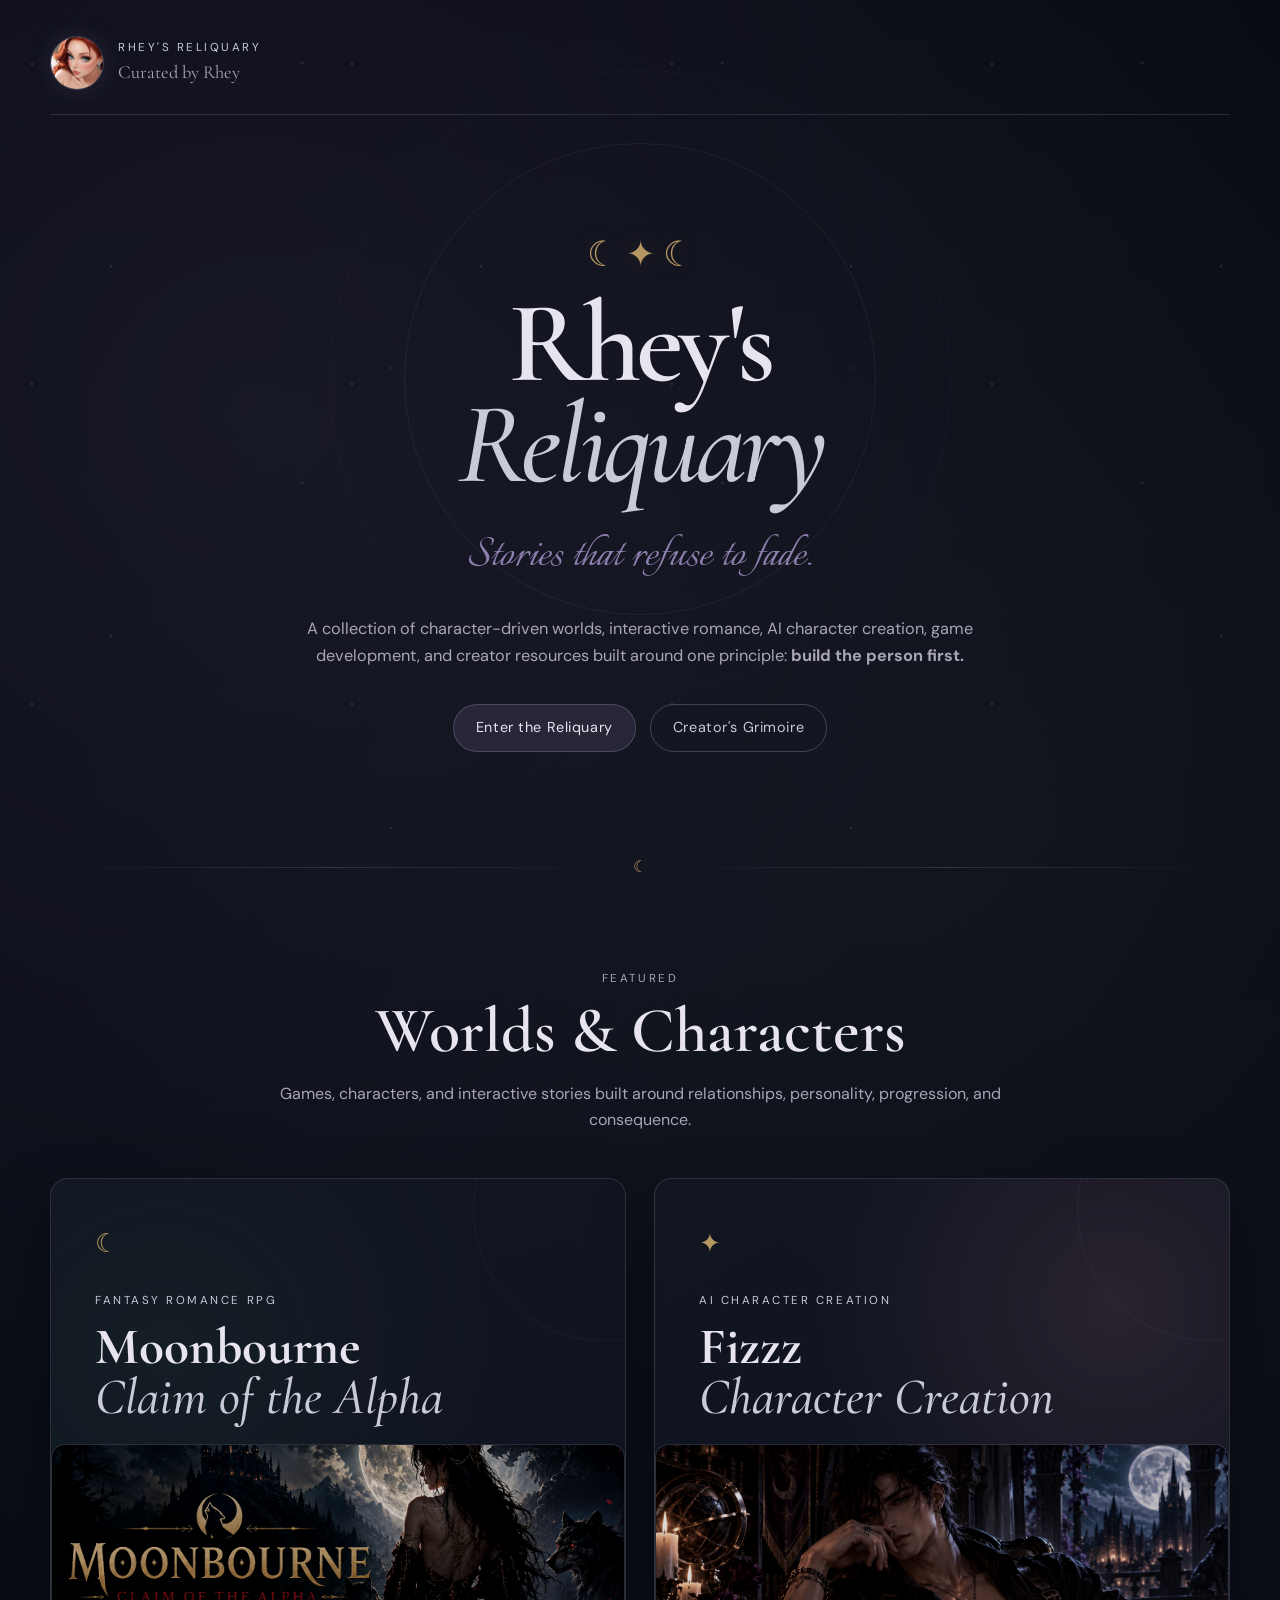
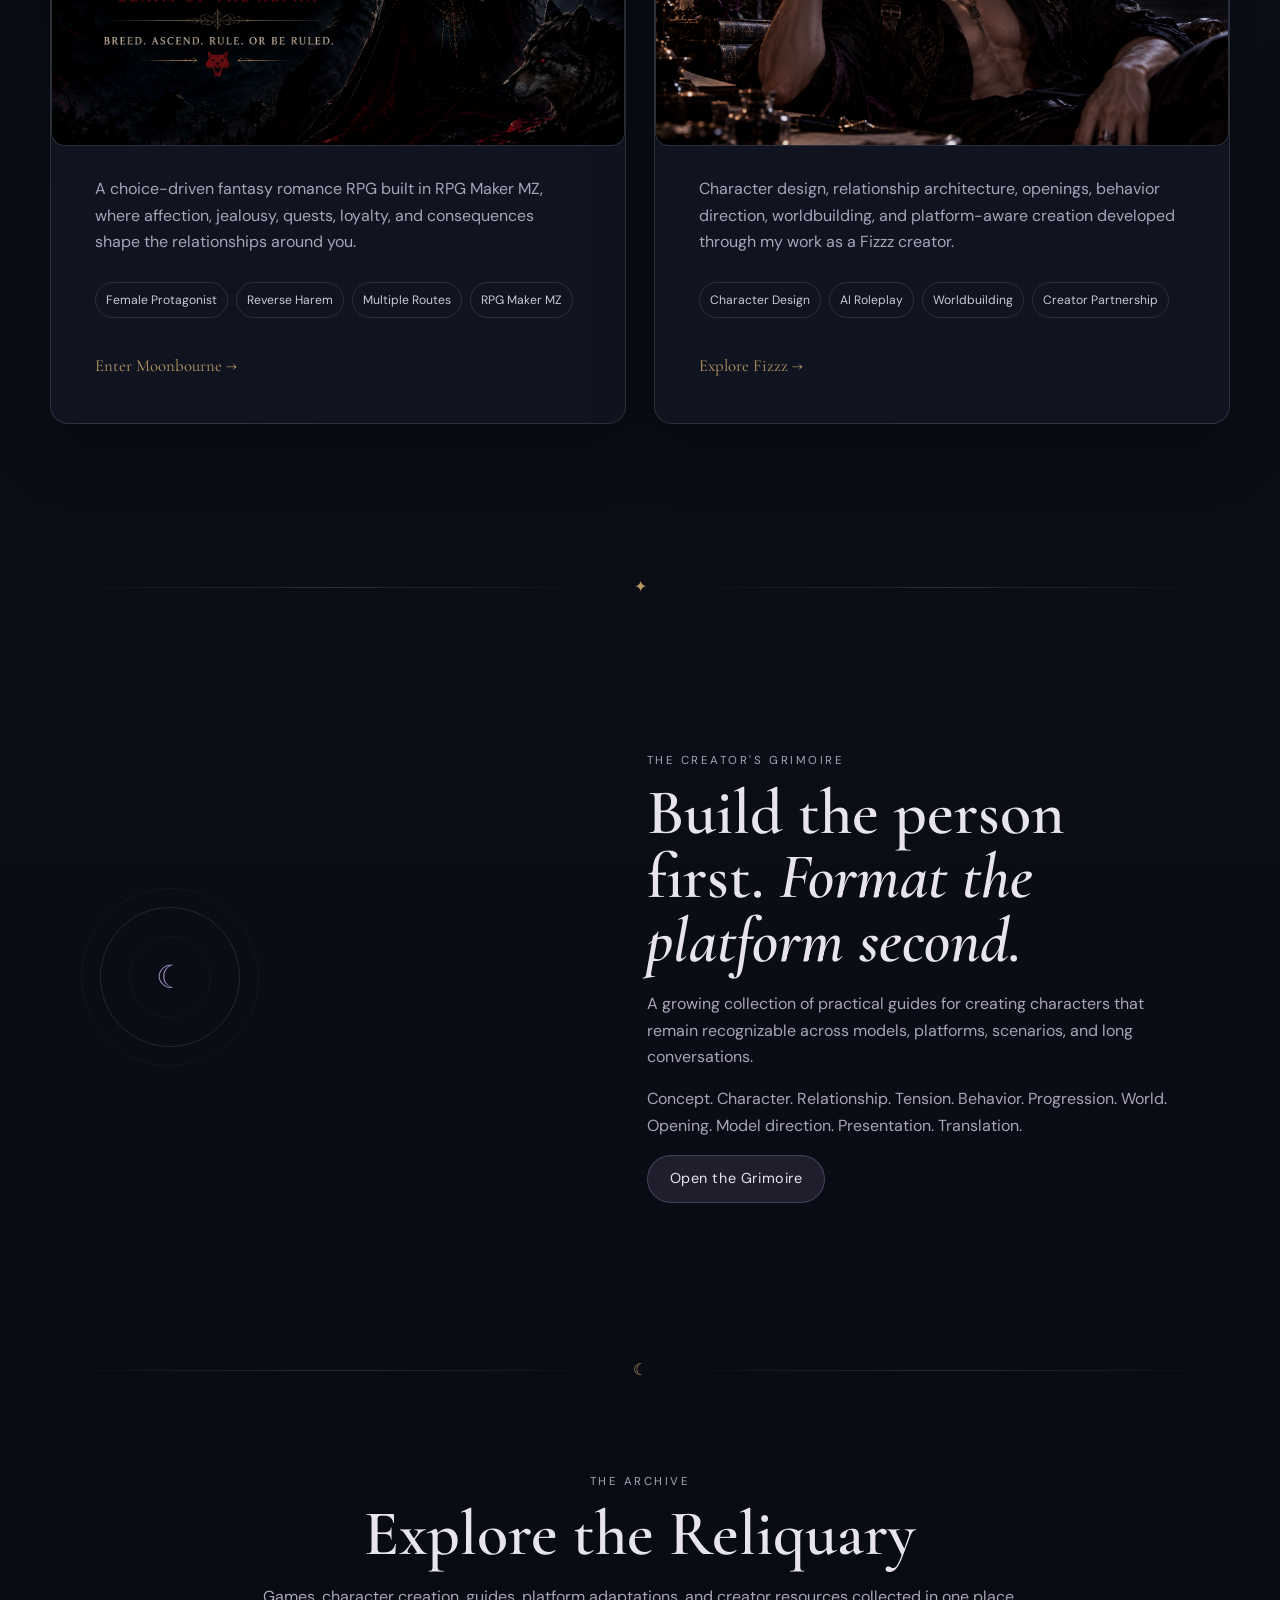
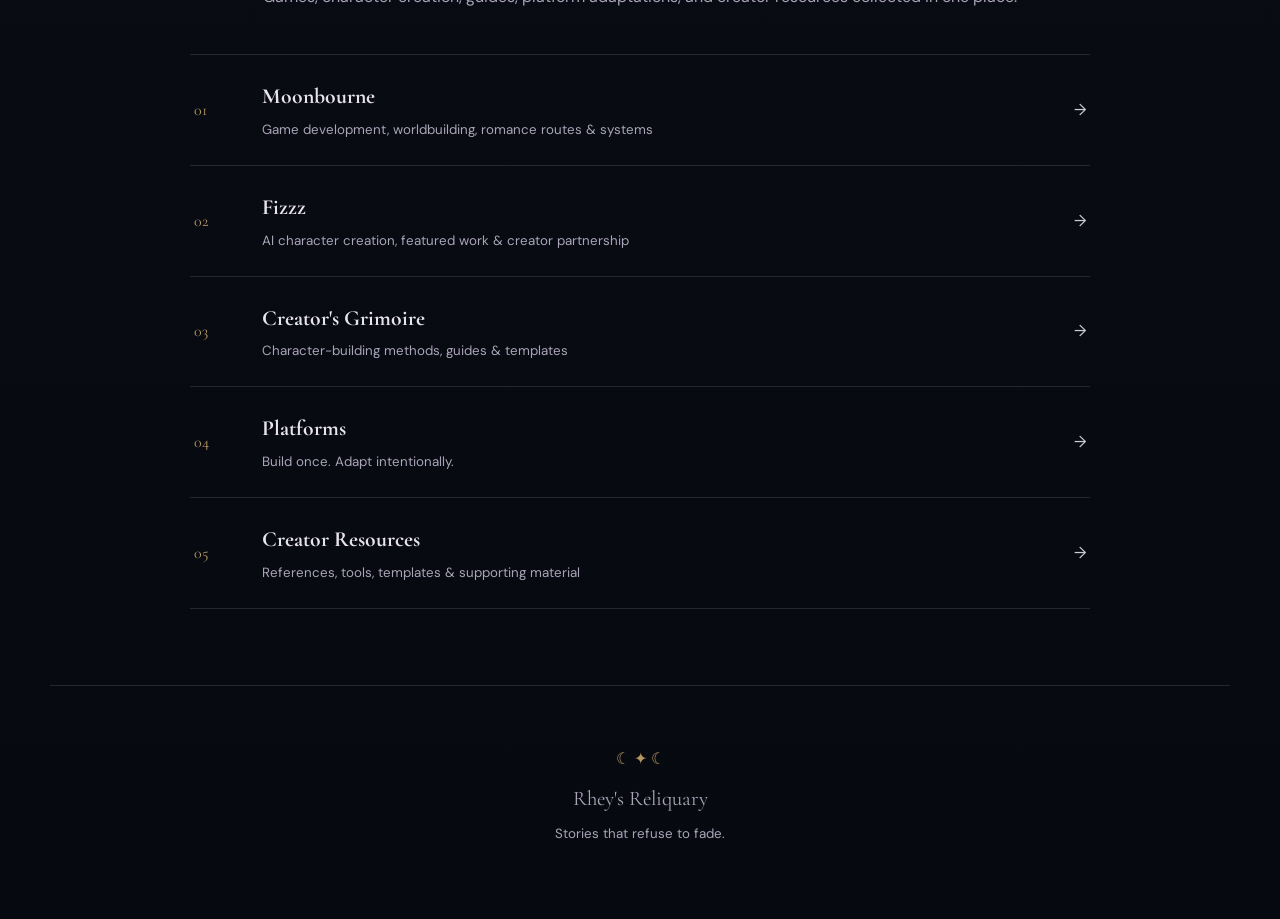
==== commit 8320cea5: "Update index.html" ====
--- a/index.html
+++ b/index.html
@@ -263,7 +263,7 @@
             <div class="editorial-image">
 
               <img
-                src="images/fizzz/fizzz-banner.png"
+                src="images/fizzz/fizzz-feature.png"
                 alt="Character creation on Fizzz.ai"
               >
 
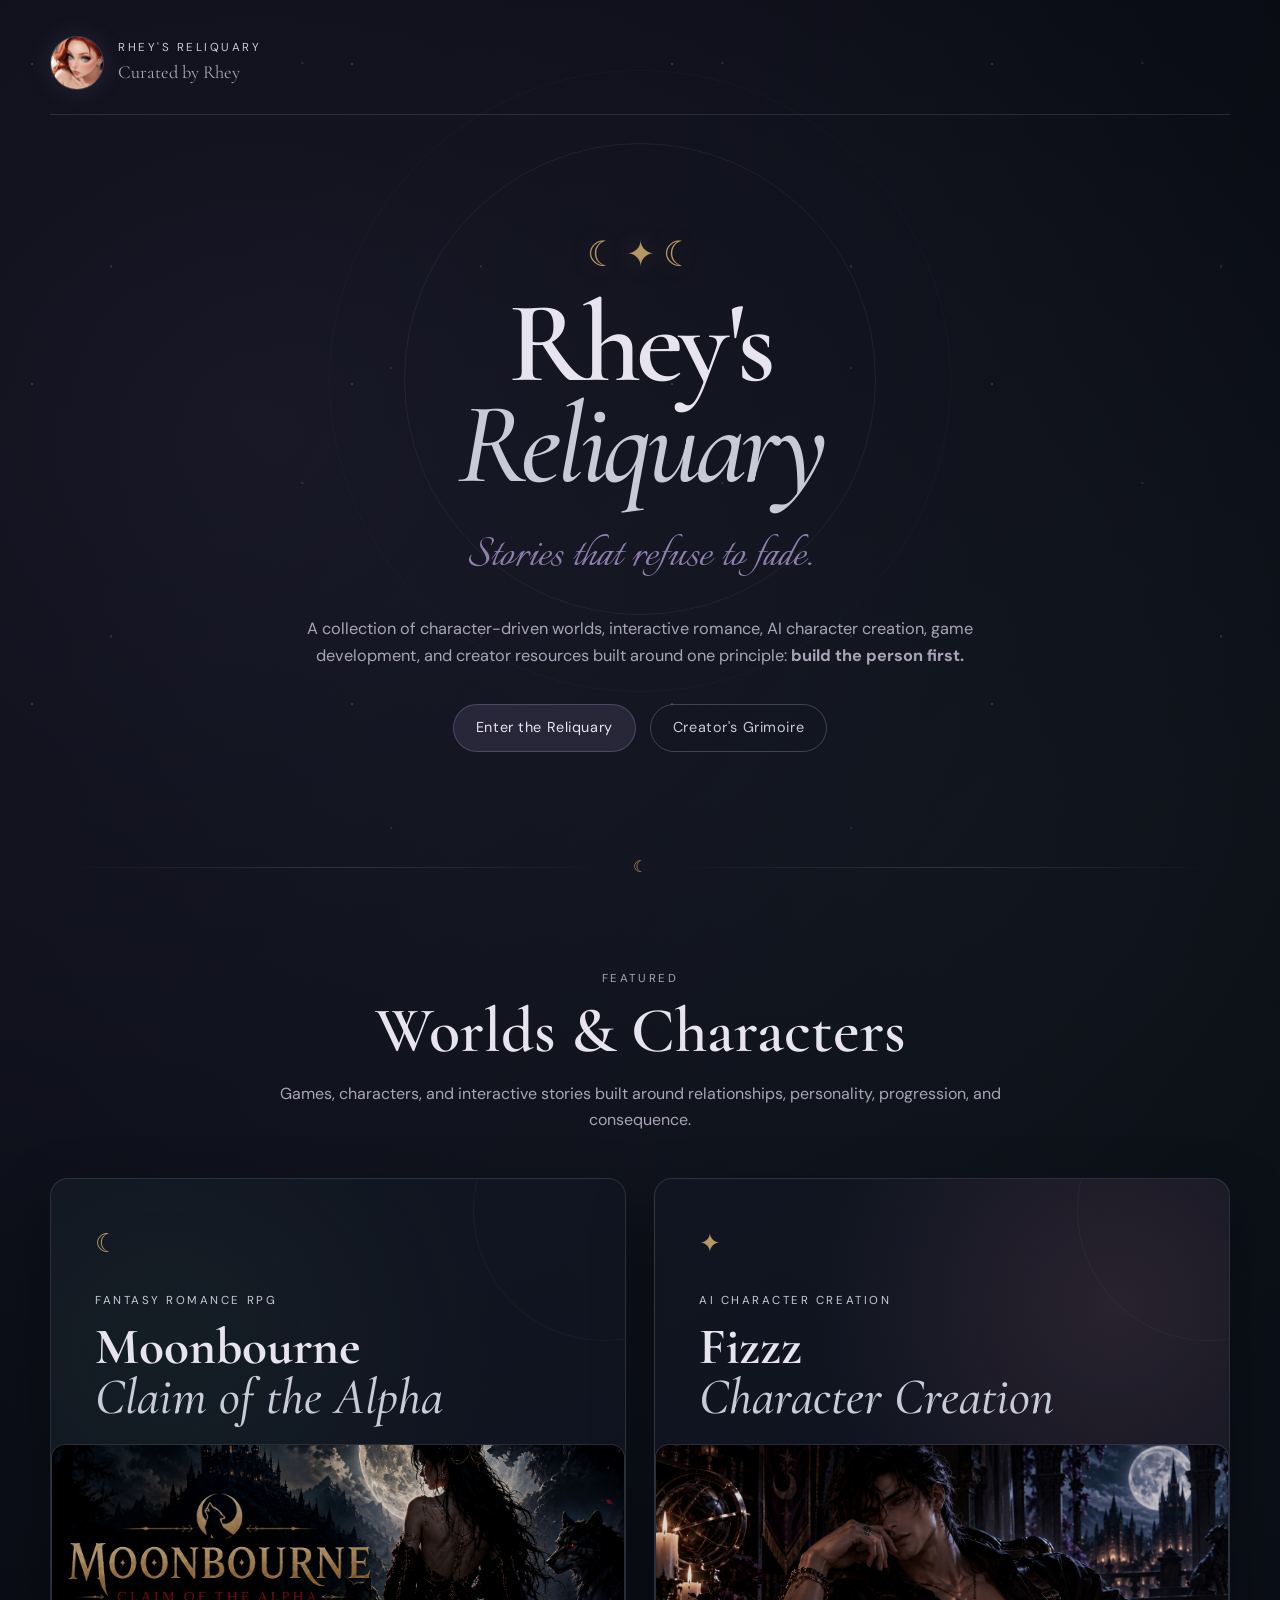
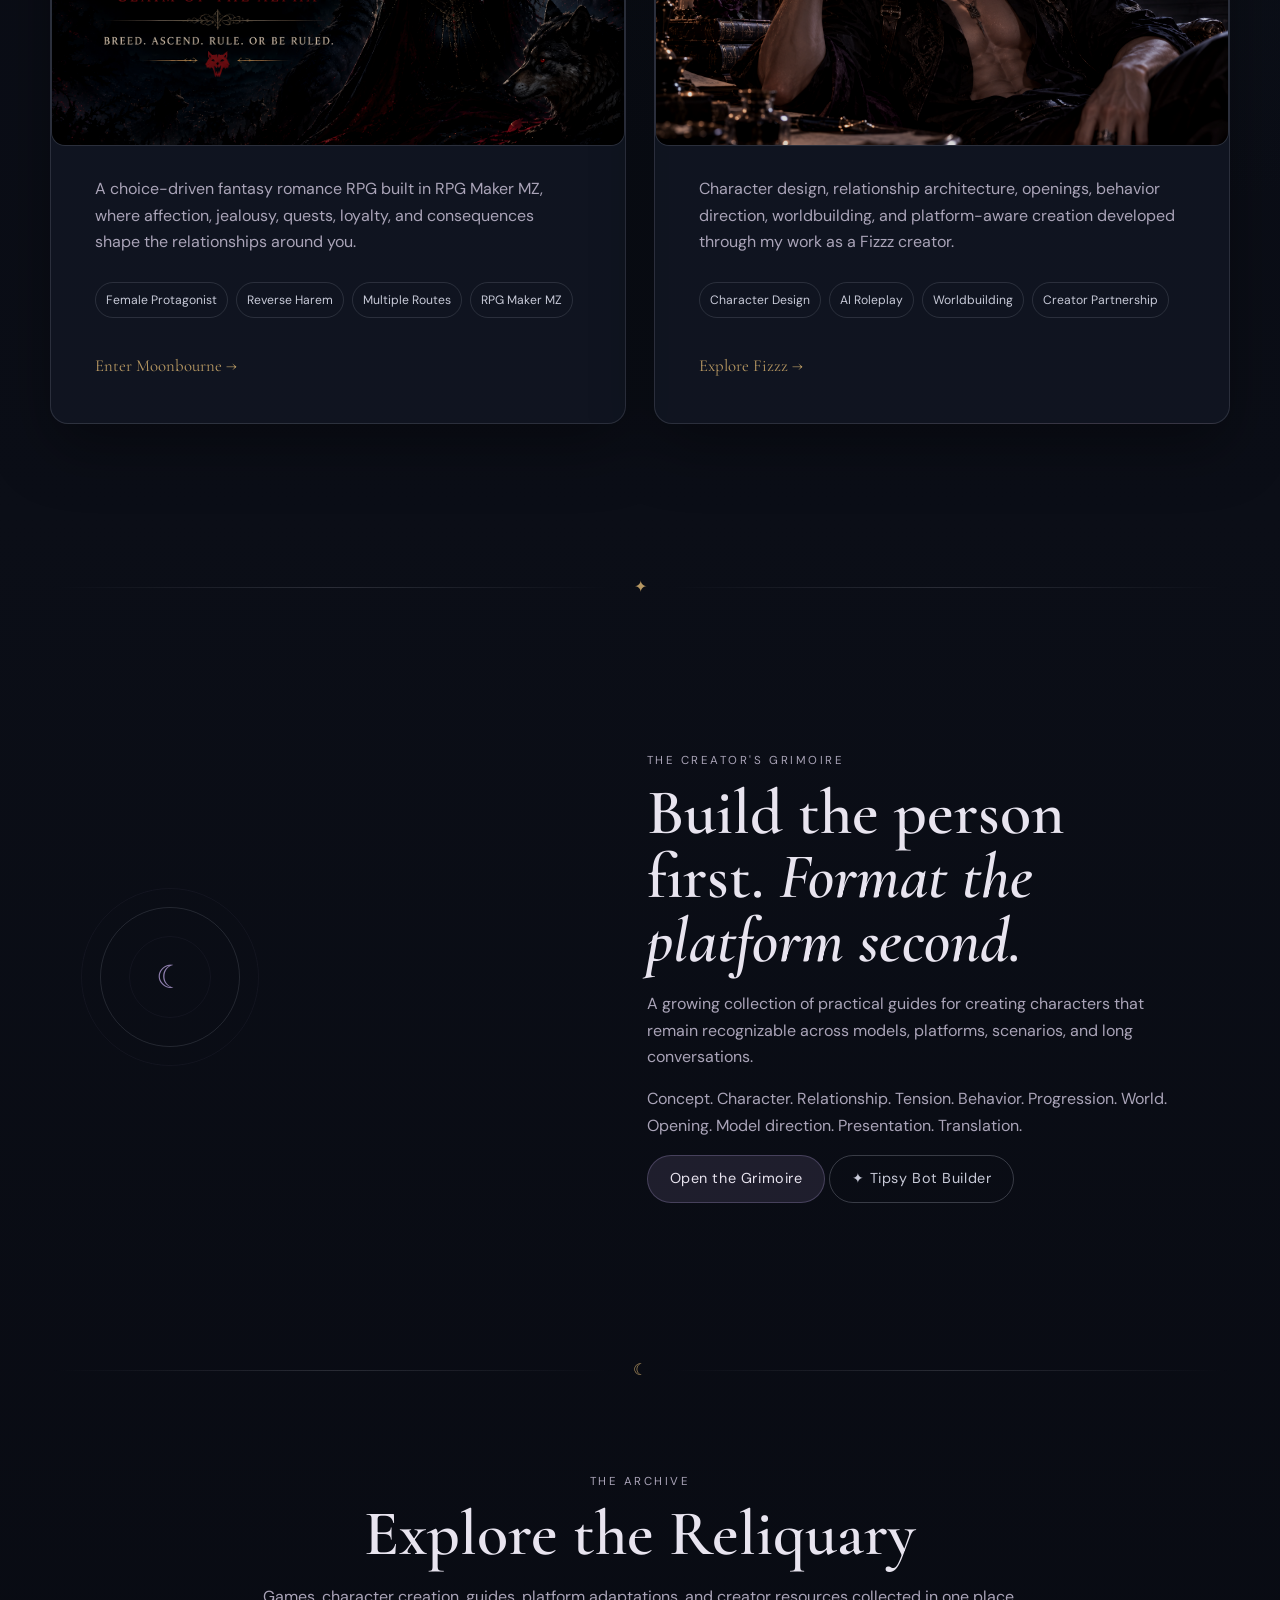
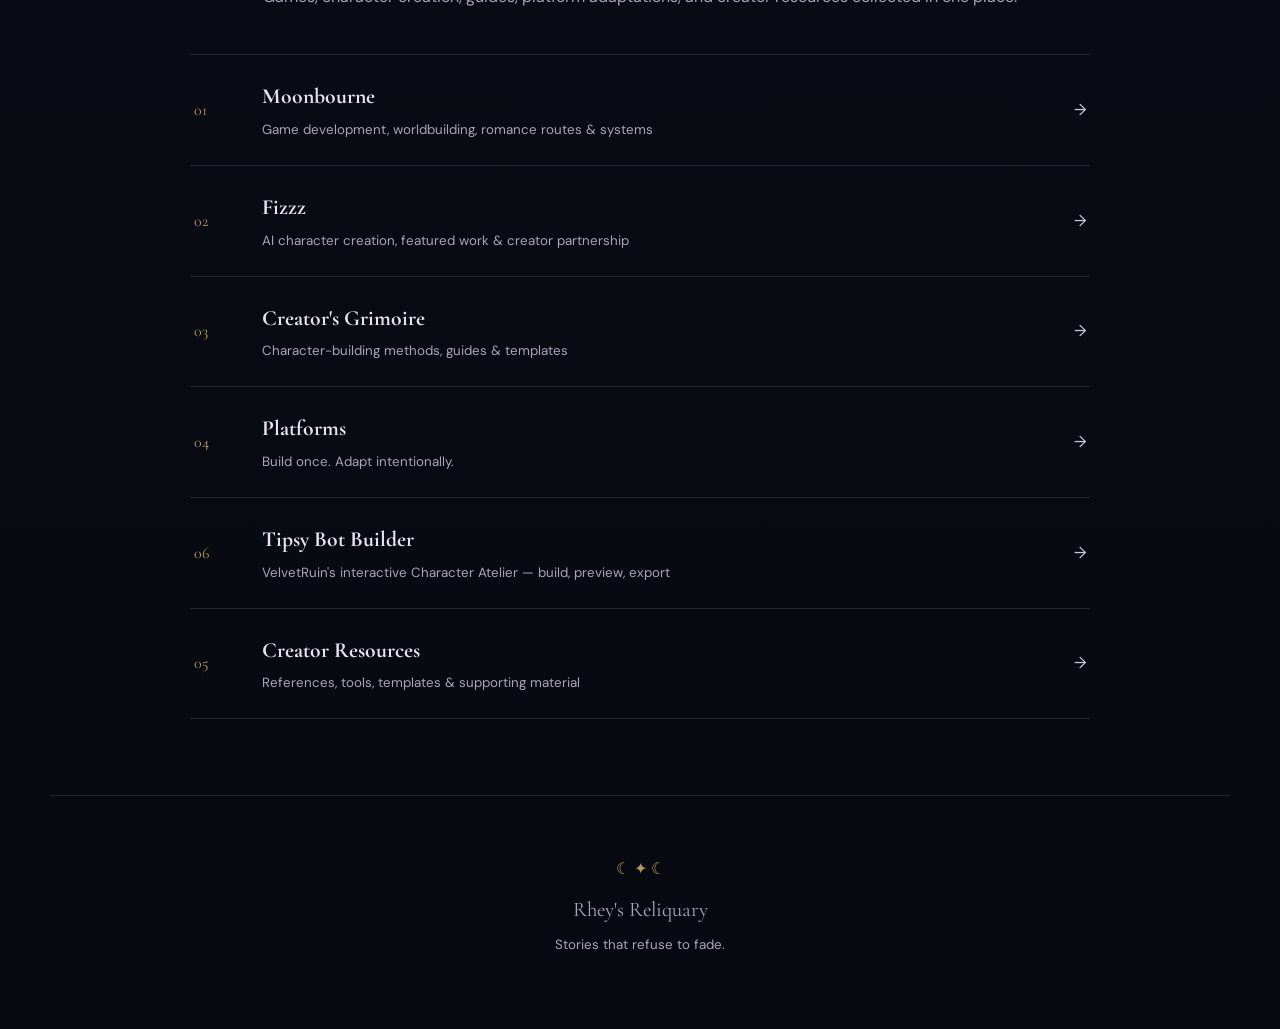
==== commit dcf77c7b: "Link Tipsy Character Atelier from VelvetRuin homepage" ====
--- a/index.html
+++ b/index.html
@@ -368,6 +368,13 @@
           Open the Grimoire
         </a>
 
+        <a
+          class="secondary-button"
+          href="tipsy/prompt-builder/"
+        >
+          ✦ Tipsy Bot Builder
+        </a>
+
       </div>
 
     </section>
@@ -554,6 +561,20 @@
 
 
 
+        <!-- TIPSY CHARACTER ATELIER -->
+
+        <a
+          class="archive-link"
+          href="tipsy/prompt-builder/"
+        >
+          <span class="archive-number">06</span>
+          <span class="archive-copy">
+            <b>Tipsy Bot Builder</b>
+            <small>VelvetRuin's interactive Character Atelier — build, preview, export</small>
+          </span>
+          <span class="archive-arrow" aria-hidden="true">→</span>
+        </a>
+
         <!-- RESOURCES -->
 
         <a
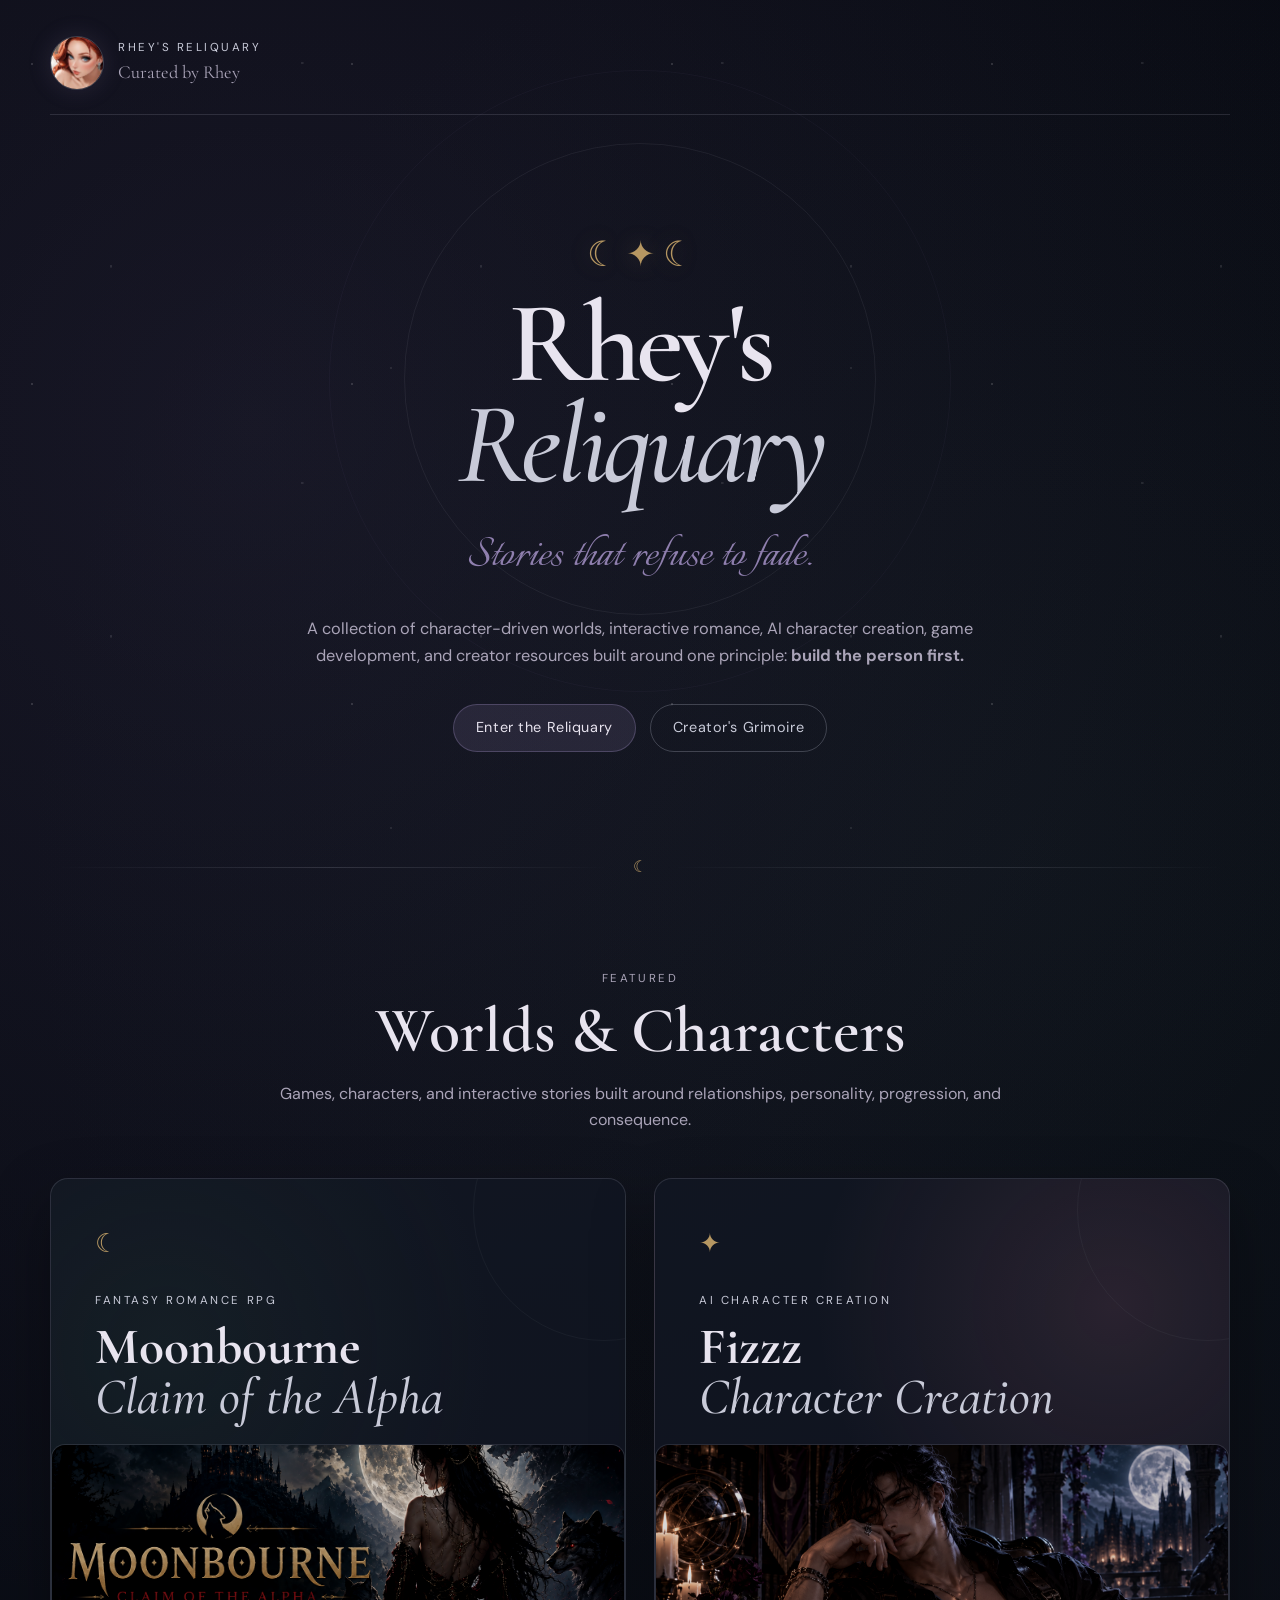
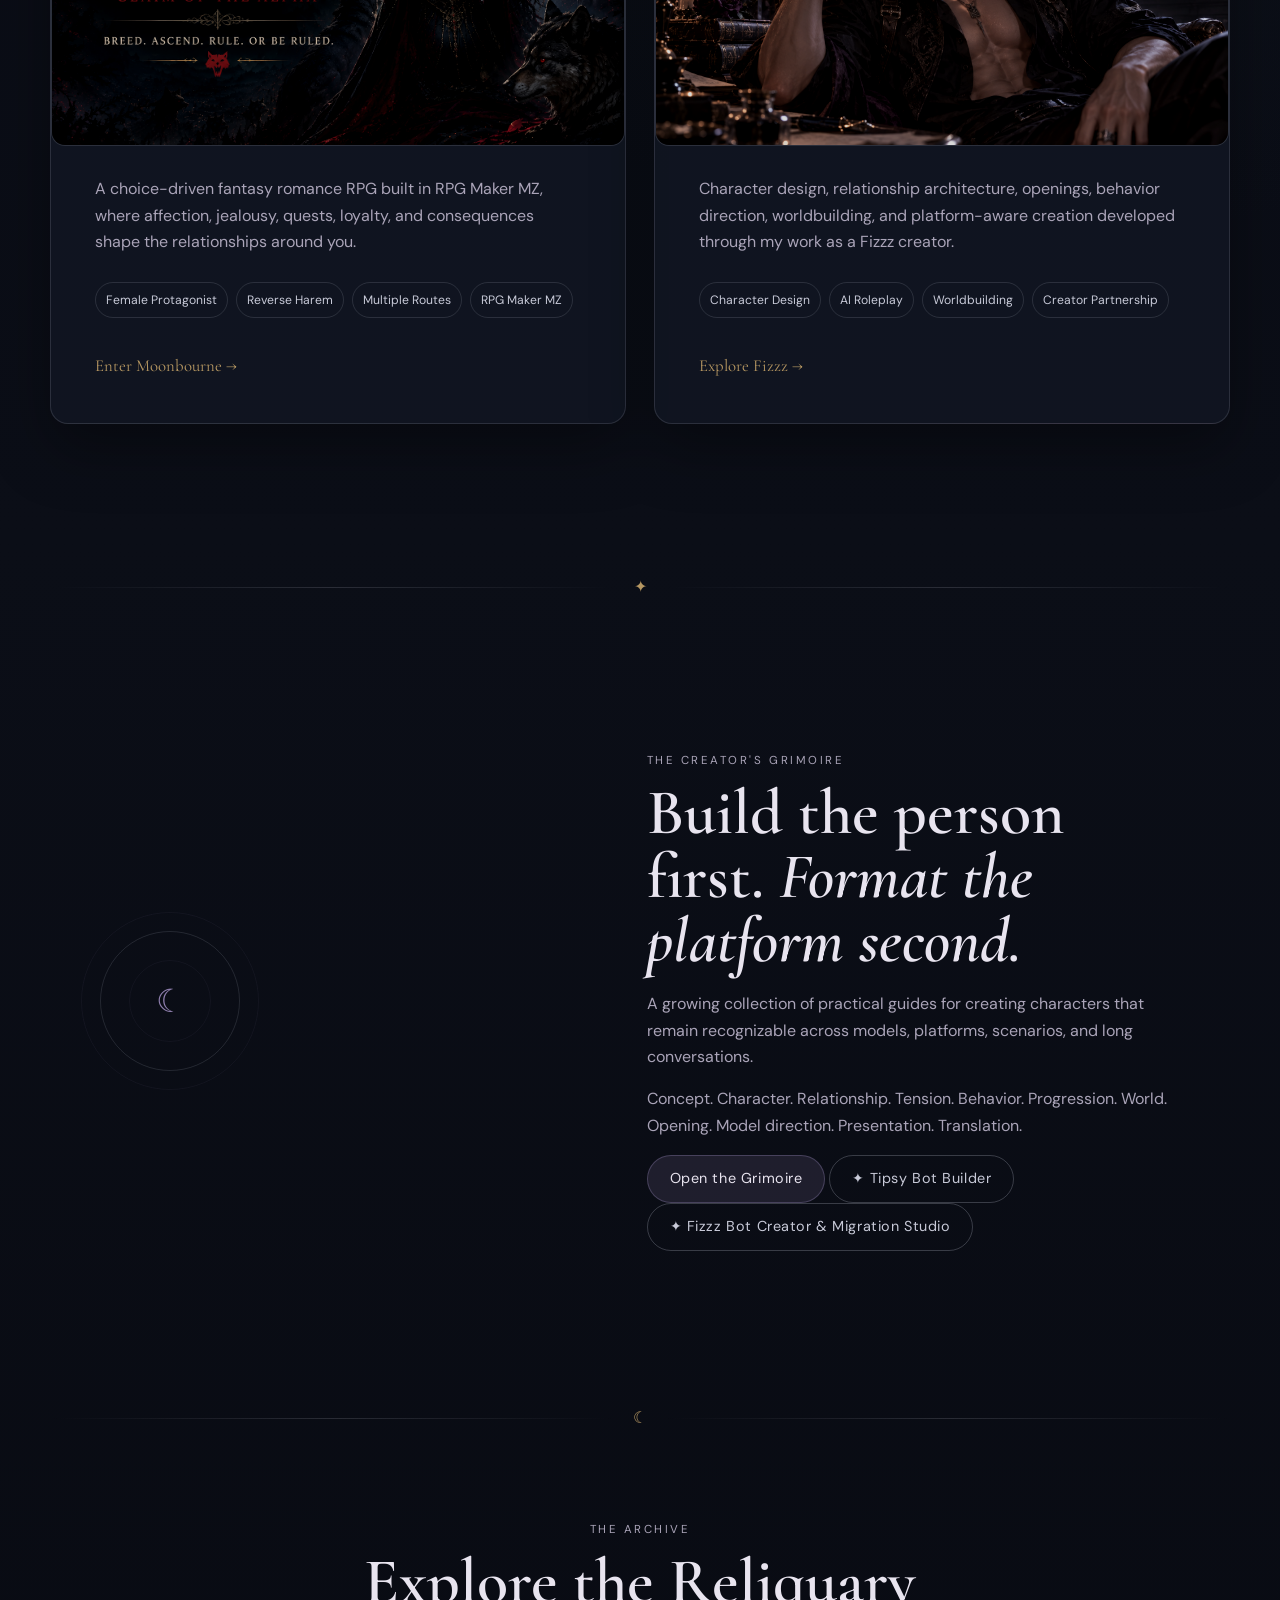
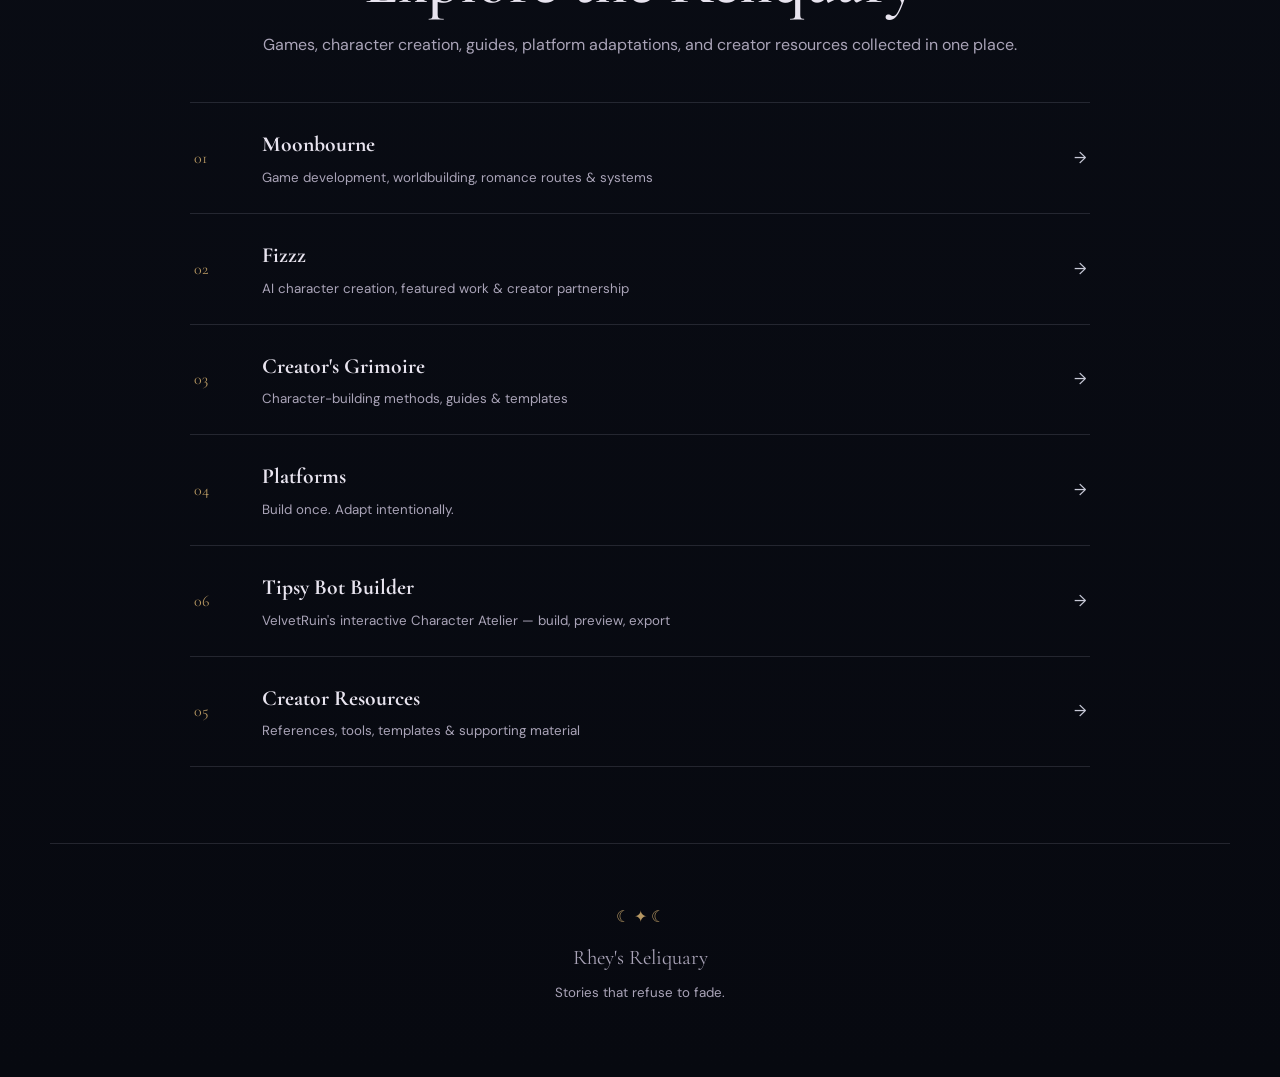
==== commit 0aad6c9b: "Feature Fizzz Bot Creator on Rhey's Reliquary homepage" ====
--- a/index.html
+++ b/index.html
@@ -375,6 +375,8 @@
           ✦ Tipsy Bot Builder
         </a>
 
+        <a class="secondary-button" href="fizzz/atelier/">✦ Fizzz Bot Creator & Migration Studio</a>
+
       </div>
 
     </section>
